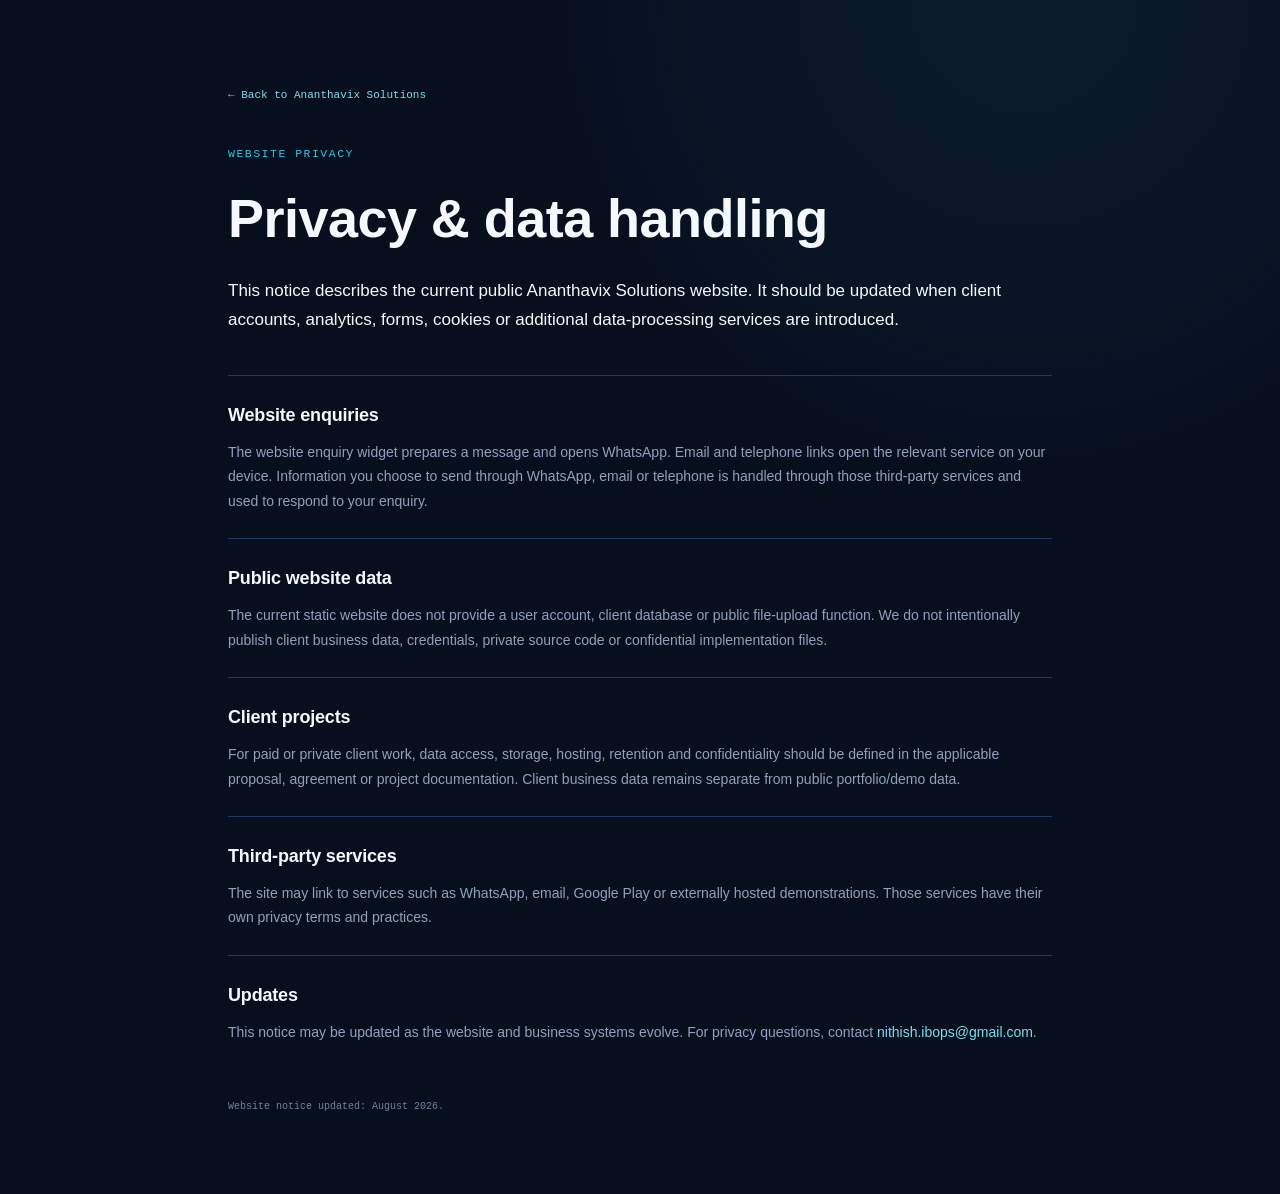
==== privacy.html @ 84ed5740 "1st commits" ====
<!DOCTYPE html><html lang="en"><head><meta charset="utf-8"><meta name="viewport" content="width=device-width,initial-scale=1"><meta name="theme-color" content="#07111f"><title>Privacy | Ananthavix Solutions</title><meta name="description" content="Website privacy information for Ananthavix Solutions."><link rel="icon" href="assets/images/ananthavix-logo-transparent.png" type="image/png"><link rel="stylesheet" href="assets/css/style.css"></head><body><main class="legal-page"><div class="container legal-wrap"><a class="legal-back" href="index.html">← Back to Ananthavix Solutions</a><span class="section-label">WEBSITE PRIVACY</span><h1>Privacy &amp; data handling</h1><p class="legal-lead">This notice describes the current public Ananthavix Solutions website. It should be updated when client accounts, analytics, forms, cookies or additional data-processing services are introduced.</p><section><h2>Website enquiries</h2><p>The website enquiry widget prepares a message and opens WhatsApp. Email and telephone links open the relevant service on your device. Information you choose to send through WhatsApp, email or telephone is handled through those third-party services and used to respond to your enquiry.</p></section><section><h2>Public website data</h2><p>The current static website does not provide a user account, client database or public file-upload function. We do not intentionally publish client business data, credentials, private source code or confidential implementation files.</p></section><section><h2>Client projects</h2><p>For paid or private client work, data access, storage, hosting, retention and confidentiality should be defined in the applicable proposal, agreement or project documentation. Client business data remains separate from public portfolio/demo data.</p></section><section><h2>Third-party services</h2><p>The site may link to services such as WhatsApp, email, Google Play or externally hosted demonstrations. Those services have their own privacy terms and practices.</p></section><section><h2>Updates</h2><p>This notice may be updated as the website and business systems evolve. For privacy questions, contact <a href="mailto:nithish.ibops@gmail.com">nithish.ibops@gmail.com</a>.</p></section><p class="legal-date">Website notice updated: August 2026.</p></div></main></body></html>
---- assets/css/style.css ----
/* ============================================================
   Ananthavix Solutions — company site
   Token system: navy/cyan technical palette, Space Grotesk +
   Inter + IBM Plex Mono, "capability thread" signature motif
   running through every numbered sequence on the page.
   ============================================================ */

:root{
  --navy-950:#070f1f;
  --navy-900:#0b1d3a;
  --navy-850:#0e2039;
  --navy-800:#13284a;
  --navy-700:#1e3a63;
  --navy-600:#2c4d7d;
  --cyan-400:#34c3e6;
  --cyan-300:#7fdcf0;
  --ink-050:#f5f8fc;
  --ink-100:#dfe6f0;
  --slate-400:#90a1bd;
  --slate-500:#6f81a0;
  --live-green:#3ecf8e;
  --gold-400:#e8b94a;

  --ff-display:"Space Grotesk", ui-sans-serif, sans-serif;
  --ff-body:"Inter", ui-sans-serif, sans-serif;
  --ff-mono:"IBM Plex Mono", ui-monospace, monospace;

  --radius-sm:8px;
  --radius:12px;
  --radius-lg:20px;
  --container:1180px;

  --ease:cubic-bezier(.2,.8,.2,1);
}

/* ---------------------------------------------------------- */
/* Reset & base                                                */
/* ---------------------------------------------------------- */
*,*::before,*::after{box-sizing:border-box;}
html{scroll-behavior:smooth;}
body{
  margin:0;
  background:var(--navy-950);
  color:var(--ink-100);
  font-family:var(--ff-body);
  font-size:16px;
  line-height:1.6;
  -webkit-font-smoothing:antialiased;
}
h1,h2,h3{
  font-family:var(--ff-display);
  color:var(--ink-050);
  margin:0;
  font-weight:600;
  letter-spacing:-0.01em;
}
p{margin:0;}
ul{margin:0; padding:0; list-style:none;}
a{color:inherit; text-decoration:none;}
img{max-width:100%; display:block;}
button{font-family:inherit; cursor:pointer;}
::selection{background:var(--cyan-400); color:var(--navy-950);}
:focus-visible{outline:2px solid var(--cyan-400); outline-offset:3px; border-radius:4px;}

.skip-link{
  position:absolute; left:-999px; top:0; z-index:200;
  background:var(--cyan-400); color:var(--navy-950);
  padding:10px 16px; border-radius:0 0 8px 0; font-family:var(--ff-mono); font-size:13px;
}
.skip-link:focus{left:0;}

.container{max-width:var(--container); margin:0 auto; padding:0 28px;}

@media (prefers-reduced-motion: reduce){
  html{scroll-behavior:auto;}
  *{animation-duration:0.001ms !important; animation-iteration-count:1 !important; transition-duration:0.001ms !important;}
}

/* scroll reveal */
.reveal{opacity:1; transform:none;}
.js .reveal{opacity:0; transform:translateY(18px); transition:opacity .6s var(--ease), transform .6s var(--ease);}
.js .reveal.in-view{opacity:1; transform:translateY(0);}

/* ---------------------------------------------------------- */
/* Buttons                                                      */
/* ---------------------------------------------------------- */
.btn{
  font-family:var(--ff-body);
  font-size:14.5px; font-weight:600;
  padding:13px 22px; border-radius:8px;
  display:inline-flex; align-items:center; gap:8px;
  border:1px solid transparent;
  transition:transform .15s var(--ease), background .15s ease, border-color .15s ease, color .15s ease;
  white-space:nowrap;
}
.btn:hover{transform:translateY(-1px);}
.btn span{transition:transform .15s ease;}
.btn:hover span{transform:translate(2px,-2px);}
.btn-primary{background:var(--cyan-400); color:var(--navy-950);}
.btn-primary:hover{background:var(--cyan-300);}
.btn-secondary{background:transparent; color:var(--ink-050); border-color:var(--navy-600);}
.btn-secondary:hover{border-color:var(--cyan-400); color:var(--cyan-300);}
.btn-light{background:var(--ink-050); color:var(--navy-950); border:none;}
.btn-light:hover{background:#fff;}
.btn-outline-light{background:transparent; color:var(--ink-050); border-color:rgba(245,248,252,0.35);}
.btn-outline-light:hover{border-color:var(--ink-050);}

/* ---------------------------------------------------------- */
/* Header                                                       */
/* ---------------------------------------------------------- */
.site-header{
  position:sticky; top:0; z-index:60;
  background:rgba(7,15,31,0.88);
  backdrop-filter:blur(10px);
  border-bottom:1px solid var(--navy-700);
}
.nav-wrap{display:flex; align-items:center; justify-content:space-between; padding:14px 28px; gap:24px;}
.brand{display:flex; align-items:center; gap:11px;}
.brand-mark img{height:32px; width:auto; display:block;}
.brand-mark.small img{height:26px;}
.brand-copy strong{font-family:var(--ff-display); font-size:15px; color:var(--ink-050); font-weight:600; display:block;}
.brand-copy small{font-family:var(--ff-mono); font-size:10px; letter-spacing:0.09em; text-transform:uppercase; color:var(--slate-500);}

.site-nav{display:flex; align-items:center; gap:26px;}
.site-nav a{font-size:14px; color:var(--slate-400); transition:color .15s ease;}
.site-nav a:hover{color:var(--ink-050);}
.nav-cta{
  font-family:var(--ff-mono); font-size:12.5px; color:var(--navy-950) !important;
  background:var(--cyan-400); padding:9px 16px; border-radius:6px; font-weight:500;
}
.nav-cta:hover{background:var(--cyan-300); color:var(--navy-950) !important;}

.nav-toggle{
  display:none; flex-direction:column; justify-content:center; gap:5px;
  width:38px; height:38px; background:none; border:1px solid var(--navy-700); border-radius:8px;
}
.nav-toggle span{width:16px; height:1.5px; background:var(--ink-100); margin:0 auto; transition:transform .2s ease, opacity .2s ease;}

@media (max-width:900px){
  .nav-toggle{display:flex;}
  .site-nav{
    position:absolute; top:100%; left:0; right:0;
    background:var(--navy-900); border-bottom:1px solid var(--navy-700);
    flex-direction:column; align-items:stretch; gap:0; padding:6px 28px 16px;
    display:none;
  }
  .site-nav.is-open{display:flex;}
  .site-nav a{padding:12px 0; border-top:1px solid var(--navy-700);}
  .site-nav a:first-child{border-top:none;}
  .nav-cta{margin-top:8px; text-align:center;}
}

/* ---------------------------------------------------------- */
/* Section shell                                                */
/* ---------------------------------------------------------- */
.section{padding:100px 0;}
.section-dark{background:var(--navy-950);}
.section-tint{background:var(--navy-900); border-top:1px solid var(--navy-700); border-bottom:1px solid var(--navy-700);}
.section-label{
  font-family:var(--ff-mono); font-size:11.5px; letter-spacing:0.13em; text-transform:uppercase;
  color:var(--cyan-400); display:block; margin-bottom:10px;
}
.overline{font-family:var(--ff-mono); font-size:13px; color:var(--slate-400); margin:0 0 6px;}
.section-heading{display:grid; grid-template-columns:220px 1fr; gap:48px; margin-bottom:52px; align-items:end;}
.section-heading h2{font-size:clamp(24px,2.8vw,32px); margin:8px 0 10px;}
.section-heading p{color:var(--slate-400); font-size:15px; max-width:56ch;}
.compact-heading{margin-bottom:36px;}
@media (max-width:840px){
  .section{padding:64px 0;}
  .section-heading{grid-template-columns:1fr; gap:14px;}
}

/* ---------------------------------------------------------- */
/* Hero                                                         */
/* ---------------------------------------------------------- */
.hero{position:relative; padding:90px 0 80px; overflow:hidden; border-bottom:1px solid var(--navy-700);}
.hero-glow{position:absolute; border-radius:50%; filter:blur(90px); pointer-events:none; opacity:0.5;}
.hero-glow-one{width:520px; height:520px; background:radial-gradient(circle, rgba(52,195,230,0.35), transparent 70%); top:-220px; right:-140px;}
.hero-glow-two{width:420px; height:420px; background:radial-gradient(circle, rgba(62,207,142,0.18), transparent 70%); bottom:-200px; left:-140px;}
.hero-grid{position:relative; display:grid; grid-template-columns:1.1fr 0.9fr; gap:56px; align-items:center;}
@media (max-width:960px){.hero-grid{grid-template-columns:1fr; gap:44px;}}

.kicker{
  display:inline-flex; align-items:center; gap:9px;
  font-family:var(--ff-mono); font-size:11.5px; letter-spacing:0.06em; color:var(--slate-400);
  border:1px solid var(--navy-700); border-radius:20px; padding:7px 14px 7px 10px; margin-bottom:22px;
}
.kicker span{width:7px; height:7px; border-radius:50%; background:var(--live-green); display:inline-block; animation:pulse 2.2s ease-in-out infinite;}
@keyframes pulse{0%,100%{opacity:1;} 50%{opacity:0.3;}}

.hero h1{font-size:clamp(34px,4.6vw,56px); line-height:1.07; margin-bottom:20px;}
.hero h1 em{
  font-style:normal;
  background:linear-gradient(100deg, var(--cyan-300), var(--cyan-400) 65%);
  -webkit-background-clip:text; background-clip:text; color:transparent;
}
.hero-lead{font-size:17px; color:var(--slate-400); max-width:52ch; margin-bottom:32px;}
.hero-actions{display:flex; gap:14px; flex-wrap:wrap; margin-bottom:40px;}

.hero-meta{display:flex; gap:0; border:1px solid var(--navy-700); border-radius:var(--radius); overflow:hidden; max-width:560px;}
.hero-meta div{flex:1; padding:14px 16px; border-right:1px solid var(--navy-700);}
.hero-meta div:last-child{border-right:none;}
.hero-meta strong{display:block; font-family:var(--ff-display); font-size:13.5px; color:var(--ink-050); margin-bottom:4px;}
.hero-meta span{font-family:var(--ff-mono); font-size:11px; color:var(--slate-500);}

/* hero panel: capability thread signature */
.hero-panel{
  position:relative;
  border:1px solid var(--navy-700); border-radius:var(--radius-lg);
  background:linear-gradient(160deg, var(--navy-900), var(--navy-850));
  padding:26px 26px 20px;
}
.panel-topline{
  display:flex; justify-content:space-between; align-items:center;
  font-family:var(--ff-mono); font-size:10.5px; letter-spacing:0.08em; color:var(--slate-500);
  margin-bottom:22px;
}
.panel-topline .status{display:flex; align-items:center; gap:6px; color:var(--live-green);}
.panel-topline .status i{width:6px; height:6px; border-radius:50%; background:var(--live-green); display:inline-block; font-style:normal; animation:pulse 2.2s ease-in-out infinite;}

.capability-stack{position:relative; display:flex; flex-direction:column; gap:0;}
.capability-stack::before{
  content:""; position:absolute; left:19px; top:8px; bottom:8px; width:1.5px;
  background:linear-gradient(180deg, var(--cyan-400), var(--navy-700) 90%);
  opacity:0.55;
}
.capability-stack article{display:flex; gap:16px; padding:15px 0; position:relative;}
.cap-num{
  position:relative; z-index:1;
  flex-shrink:0; width:39px; height:39px; border-radius:50%;
  background:var(--navy-800); border:1px solid var(--navy-600);
  display:flex; align-items:center; justify-content:center;
  font-family:var(--ff-mono); font-size:12px; color:var(--cyan-300);
}
.capability-stack article:hover .cap-num{border-color:var(--cyan-400); color:var(--cyan-300); box-shadow:0 0 0 4px rgba(52,195,230,0.12);}
.capability-stack h3{font-size:14.5px; margin-bottom:4px;}
.capability-stack p{font-size:13px; color:var(--slate-400); line-height:1.55;}

.panel-footer{
  display:flex; align-items:center; gap:10px; margin-top:14px; padding-top:16px;
  border-top:1px solid var(--navy-700);
  font-family:var(--ff-mono); font-size:11.5px; color:var(--slate-400);
}
.panel-footer b{color:var(--cyan-400); font-weight:500;}

/* ---------------------------------------------------------- */
/* Proof strip                                                  */
/* ---------------------------------------------------------- */
.proof-strip{border-bottom:1px solid var(--navy-700); background:var(--navy-950);}
.proof-grid{display:flex; flex-wrap:wrap; justify-content:center; gap:0; padding:22px 0;}
.proof-grid span{
  font-family:var(--ff-mono); font-size:12px; letter-spacing:0.05em; color:var(--slate-500);
  padding:0 22px; border-right:1px solid var(--navy-700);
}
.proof-grid span:last-child{border-right:none;}
@media (max-width:760px){
  .proof-grid{gap:10px;}
  .proof-grid span{border-right:none; padding:0 10px;}
}

/* ---------------------------------------------------------- */
/* About                                                        */
/* ---------------------------------------------------------- */
.about-grid{display:grid; grid-template-columns:220px 1fr; gap:48px;}
@media (max-width:840px){.about-grid{grid-template-columns:1fr; gap:16px;}}
.about-copy h2{font-size:clamp(24px,3vw,32px); margin:10px 0 18px;}
.large-copy{font-size:17px; color:var(--ink-100); line-height:1.65; max-width:66ch; margin-bottom:34px;}
.about-values{display:grid; grid-template-columns:repeat(3,1fr); gap:24px;}
@media (max-width:760px){.about-values{grid-template-columns:1fr;}}
.about-values strong{display:block; font-family:var(--ff-display); font-size:15px; color:var(--ink-050); margin-bottom:8px;}
.about-values p{font-size:13.5px; color:var(--slate-400); line-height:1.6;}

/* ---------------------------------------------------------- */
/* Services grid                                                */
/* ---------------------------------------------------------- */
.services-grid{display:grid; grid-template-columns:repeat(4,1fr); gap:16px;}
@media (max-width:960px){.services-grid{grid-template-columns:repeat(2,1fr);}}
@media (max-width:560px){.services-grid{grid-template-columns:1fr;}}
.service-card{
  position:relative;
  border:1px solid var(--navy-700); border-radius:var(--radius); background:var(--navy-950);
  padding:22px 20px; transition:border-color .15s ease, transform .15s ease;
}
.service-card:hover{border-color:var(--cyan-400); transform:translateY(-2px);}
.service-index{
  position:absolute; top:18px; right:20px; font-family:var(--ff-mono); font-size:11px; color:var(--slate-500);
}
.service-icon{
  width:38px; height:38px; border-radius:9px;
  background:linear-gradient(135deg, rgba(52,195,230,0.18), rgba(52,195,230,0.04));
  border:1px solid var(--navy-700);
  display:flex; align-items:center; justify-content:center;
  font-family:var(--ff-mono); font-size:12px; font-weight:600; color:var(--cyan-300);
  margin-bottom:16px;
}
.service-card h3{font-size:15.5px; margin-bottom:8px; line-height:1.3;}
.service-card p{font-size:13px; color:var(--slate-400); line-height:1.55; margin-bottom:14px;}
.service-card ul{display:flex; flex-direction:column; gap:6px;}
.service-card li{
  font-size:12.5px; color:var(--ink-100); display:flex; align-items:center; gap:7px;
}
.service-card li::before{content:""; width:4px; height:4px; border-radius:50%; background:var(--cyan-400); flex-shrink:0;}

/* ---------------------------------------------------------- */
/* Dashboards summary (compact)                                 */
/* ---------------------------------------------------------- */
.dashboard-summary{
  display:grid; grid-template-columns:auto 1fr; gap:36px; align-items:center;
  border:1px solid var(--navy-700); border-radius:var(--radius-lg);
  background:linear-gradient(120deg, var(--navy-900), var(--navy-850));
  padding:32px 36px;
}
@media (max-width:760px){.dashboard-summary{grid-template-columns:1fr; text-align:left;}}
.dashboard-count{display:flex; flex-direction:column; align-items:flex-start; padding-right:36px; border-right:1px solid var(--navy-700);}
@media (max-width:760px){.dashboard-count{border-right:none; padding-right:0; padding-bottom:20px; border-bottom:1px solid var(--navy-700);}}
.dashboard-count strong{font-family:var(--ff-display); font-size:52px; color:var(--cyan-300); line-height:1;}
.dashboard-count span{font-family:var(--ff-mono); font-size:11.5px; color:var(--slate-400); margin-top:8px; line-height:1.4;}
.dashboard-summary-copy h3{font-size:18px; margin-bottom:16px;}
.dashboard-categories{display:flex; flex-wrap:wrap; gap:8px; margin-bottom:22px;}
.dashboard-categories span{
  font-family:var(--ff-mono); font-size:11.5px; color:var(--ink-100);
  border:1px solid var(--navy-700); background:var(--navy-800); padding:6px 12px; border-radius:6px;
}
.dashboard-summary-action{display:flex; align-items:center; gap:18px; flex-wrap:wrap;}
.dashboard-summary-action > span{font-family:var(--ff-mono); font-size:11.5px; color:var(--slate-500);}

/* ---------------------------------------------------------- */
/* Apps / product showcases                                     */
/* ---------------------------------------------------------- */
.apps-grid{display:grid; grid-template-columns:1fr 1fr; gap:20px;}
@media (max-width:860px){.apps-grid{grid-template-columns:1fr;}}
.product-showcase{
  border:1px solid var(--navy-700); border-radius:var(--radius-lg); background:var(--navy-950);
  padding:30px 30px 34px; position:relative; overflow:hidden;
}
.product-badge{
  display:inline-flex; align-items:center; gap:7px;
  font-family:var(--ff-mono); font-size:10.5px; letter-spacing:0.07em;
  border-radius:20px; padding:5px 12px; margin-bottom:22px;
}
.product-badge i{width:6px; height:6px; border-radius:50%; display:inline-block; font-style:normal;}
.memora-showcase .product-badge{color:var(--live-green); border:1px solid rgba(62,207,142,0.35); background:rgba(62,207,142,0.08);}
.memora-showcase .product-badge i{background:var(--live-green);}
.hrms-showcase .product-badge{color:var(--gold-400); border:1px solid rgba(232,185,74,0.35); background:rgba(232,185,74,0.08);}
.hrms-showcase .product-badge i{background:var(--gold-400);}

.product-icon{
  width:44px; height:44px; border-radius:11px;
  background:linear-gradient(135deg, var(--cyan-400), var(--navy-700));
  color:var(--navy-950); font-family:var(--ff-display); font-weight:700; font-size:19px;
  display:flex; align-items:center; justify-content:center; margin-bottom:16px;
}
.product-showcase h3{font-size:22px; margin-bottom:4px;}
.product-tagline{font-family:var(--ff-mono); font-size:12.5px; color:var(--cyan-300); margin-bottom:14px;}
.product-showcase > p:not(.product-tagline):not(.overline){font-size:14px; color:var(--slate-400); line-height:1.6; margin-bottom:20px;}
.product-feature-grid{display:flex; flex-wrap:wrap; gap:8px; margin-bottom:26px;}
.product-feature-grid span{
  font-family:var(--ff-mono); font-size:11px; color:var(--ink-100);
  border:1px solid var(--navy-700); background:var(--navy-800); padding:5px 10px; border-radius:5px;
}
.product-actions{display:flex; align-items:center; gap:16px; flex-wrap:wrap;}
.project-proof.inline-proof{font-family:var(--ff-mono); font-size:11px; color:var(--slate-500);}

/* hrms mini window mock */
.hrms-mini-window{
  border:1px solid var(--navy-700); border-radius:10px; overflow:hidden; background:var(--navy-900);
  margin-bottom:20px;
}
.hm-top{
  display:flex; align-items:center; justify-content:space-between;
  background:var(--navy-800); padding:8px 12px;
  font-family:var(--ff-mono); font-size:9.5px; letter-spacing:0.06em; color:var(--slate-400);
}
.hm-top i{width:44px; height:6px; border-radius:3px; background:linear-gradient(90deg, var(--cyan-400), transparent); display:inline-block; font-style:normal;}
.hm-body{display:grid; grid-template-columns:52px 1fr; gap:10px; padding:12px;}
.hm-body aside{display:flex; flex-direction:column; gap:8px;}
.hm-body aside i{height:8px; border-radius:3px; background:var(--navy-700); display:block; font-style:normal;}
.hm-kpis{display:flex; gap:6px; margin-bottom:8px;}
.hm-kpis i{flex:1; height:26px; border-radius:5px; background:var(--navy-800); border:1px solid var(--navy-700); display:block; font-style:normal;}
.hm-chart{display:flex; align-items:flex-end; gap:4px; height:40px; margin-bottom:8px;}
.hm-chart i{flex:1; background:var(--cyan-400); opacity:0.7; border-radius:2px 2px 0 0; display:block; font-style:normal;}
.hm-chart i:nth-child(1){height:45%;} .hm-chart i:nth-child(2){height:70%;} .hm-chart i:nth-child(3){height:55%;}
.hm-chart i:nth-child(4){height:90%;} .hm-chart i:nth-child(5){height:65%;}
.hm-rows{display:flex; flex-direction:column; gap:5px;}
.hm-rows i{height:9px; border-radius:2px; background:var(--navy-800); display:block; font-style:normal;}
.hm-rows i:nth-child(2){width:80%;} .hm-rows i:nth-child(3){width:60%;}

/* ---------------------------------------------------------- */
/* Automation grid                                               */
/* ---------------------------------------------------------- */
.automation-grid{display:grid; grid-template-columns:repeat(4,1fr); gap:16px;}
@media (max-width:960px){.automation-grid{grid-template-columns:repeat(2,1fr);}}
@media (max-width:560px){.automation-grid{grid-template-columns:1fr;}}
.automation-card{
  position:relative;
  border:1px solid var(--navy-700); border-radius:var(--radius); background:var(--navy-900);
  padding:20px; transition:border-color .15s ease;
}
.automation-card:hover{border-color:var(--cyan-400);}
.automation-num{font-family:var(--ff-mono); font-size:11px; color:var(--slate-500);}
.automation-card span:not(.automation-num){
  display:block; font-family:var(--ff-mono); font-size:10px; letter-spacing:0.07em; color:var(--cyan-400);
  margin:12px 0 8px;
}
.automation-card h3{font-size:14.5px; margin-bottom:8px;}
.automation-card p{font-size:12.5px; color:var(--slate-400); line-height:1.55;}
.private-mark{
  position:absolute; top:18px; right:18px;
  font-family:var(--ff-mono); font-size:9px; letter-spacing:0.08em; font-weight:600;
  color:var(--gold-400); border:1px solid rgba(232,185,74,0.35); background:rgba(232,185,74,0.08);
  padding:3px 7px; border-radius:4px;
}

/* ---------------------------------------------------------- */
/* Knowledge panels                                              */
/* ---------------------------------------------------------- */
.credibility-grid{display:grid; grid-template-columns:280px 1fr; gap:48px;}
@media (max-width:900px){.credibility-grid{grid-template-columns:1fr; gap:24px;}}
.credibility-copy h2{font-size:clamp(24px,3vw,30px); margin:10px 0 14px;}
.credibility-copy p{font-size:14.5px; color:var(--slate-400); line-height:1.6;}
.knowledge-panels{display:grid; grid-template-columns:1fr 1fr; gap:16px;}
@media (max-width:680px){.knowledge-panels{grid-template-columns:1fr;}}
.knowledge-panels article{
  border:1px solid var(--navy-700); border-radius:var(--radius); background:var(--navy-950); padding:20px;
}
.knowledge-label{
  display:block; font-family:var(--ff-mono); font-size:11px; letter-spacing:0.06em; color:var(--cyan-400);
  margin-bottom:12px;
}
.knowledge-tags{display:flex; flex-wrap:wrap; gap:7px;}
.knowledge-tags b{
  font-family:var(--ff-mono); font-weight:400; font-size:11.5px; color:var(--ink-100);
  border:1px solid var(--navy-700); background:var(--navy-800); padding:5px 10px; border-radius:5px;
}

/* ---------------------------------------------------------- */
/* Guidance / solve flow                                        */
/* ---------------------------------------------------------- */
.guidance-grid{display:grid; grid-template-columns:repeat(3,1fr); gap:18px; margin-bottom:52px;}
@media (max-width:900px){.guidance-grid{grid-template-columns:1fr;}}
.guidance-card{
  border:1px solid var(--navy-700); border-radius:var(--radius); background:var(--navy-900); padding:26px;
}
.initials{
  width:38px; height:38px; border-radius:50%; background:var(--navy-800); border:1px solid var(--navy-600);
  display:flex; align-items:center; justify-content:center;
  font-family:var(--ff-mono); font-size:12px; color:var(--cyan-300); margin-bottom:16px;
}
.guidance-card > span{font-family:var(--ff-mono); font-size:11px; letter-spacing:0.06em; color:var(--slate-500); display:block; margin-bottom:10px;}
.guidance-card h3{font-size:16px; margin-bottom:10px; line-height:1.35;}
.guidance-card p{font-size:13.5px; color:var(--slate-400); line-height:1.6; margin-bottom:16px;}
.guidance-card ul{display:flex; flex-direction:column; gap:7px;}
.guidance-card li{font-size:12.5px; color:var(--ink-100); display:flex; align-items:center; gap:7px;}
.guidance-card li::before{content:""; width:4px; height:4px; border-radius:50%; background:var(--cyan-400); flex-shrink:0;}

.solve-flow{
  display:flex; align-items:center; justify-content:space-between; flex-wrap:wrap; gap:10px;
  border:1px solid var(--navy-700); border-radius:var(--radius-lg); background:var(--navy-900);
  padding:28px 30px;
}
.solve-flow > div{display:flex; flex-direction:column; gap:6px; min-width:110px;}
.solve-flow span{font-family:var(--ff-mono); font-size:11px; color:var(--cyan-400);}
.solve-flow strong{font-family:var(--ff-display); font-size:14.5px; color:var(--ink-050);}
.solve-flow p{font-size:12px; color:var(--slate-500);}
.solve-flow i{font-style:normal; color:var(--cyan-400); font-size:16px; opacity:0.6;}
@media (max-width:760px){
  .solve-flow{flex-direction:column; align-items:flex-start;}
  .solve-flow i{transform:rotate(90deg); align-self:flex-start; margin-left:19px;}
}

/* ---------------------------------------------------------- */
/* Mission                                                       */
/* ---------------------------------------------------------- */
.mission-section{background:linear-gradient(160deg, var(--navy-900), var(--navy-950));}
.mission-grid{display:grid; grid-template-columns:1.1fr 0.9fr; gap:48px; align-items:start;}
@media (max-width:900px){.mission-grid{grid-template-columns:1fr; gap:28px;}}
.mission-copy h2{font-size:clamp(24px,3.2vw,32px); margin:10px 0 18px;}
.mission-copy p{font-size:15px; color:var(--slate-400); line-height:1.7; margin-bottom:16px; max-width:60ch;}
.mission-card{
  border:1px solid var(--navy-700); border-radius:var(--radius-lg);
  background:radial-gradient(ellipse 400px 260px at 20% 0%, rgba(52,195,230,0.12), transparent 65%), var(--navy-900);
  padding:34px;
}
.mission-symbol{font-family:var(--ff-display); font-size:38px; color:var(--cyan-400); margin-bottom:18px;}
.mission-card h3{font-size:19px; margin-bottom:12px;}
.mission-card > p{font-size:14px; color:var(--slate-400); line-height:1.6; margin-bottom:26px;}
.mission-pillars{display:grid; grid-template-columns:1fr 1fr; gap:16px;}
.mission-pillars span{display:flex; flex-direction:column; gap:4px;}
.mission-pillars b{font-family:var(--ff-display); font-size:13.5px; color:var(--ink-050);}
.mission-pillars small{font-size:11.5px; color:var(--slate-500); line-height:1.5;}

/* ---------------------------------------------------------- */
/* Contact                                                       */
/* ---------------------------------------------------------- */
.contact-section{padding:90px 0 100px;}
.contact-card{
  display:grid; grid-template-columns:1.2fr 0.8fr; gap:0;
  border:1px solid var(--navy-700); border-radius:var(--radius-lg); overflow:hidden;
}
@media (max-width:860px){.contact-card{grid-template-columns:1fr;}}
.contact-copy{
  background:linear-gradient(135deg, var(--cyan-400), #1e8fb0);
  padding:44px 44px 40px; color:var(--navy-950);
}
.contact-copy .section-label{color:rgba(7,15,31,0.65);}
.contact-copy .overline{color:rgba(7,15,31,0.75);}
.contact-copy h2{color:var(--navy-950); font-size:clamp(23px,2.8vw,30px); margin:8px 0 14px; max-width:20ch;}
.contact-copy > p{color:rgba(7,15,31,0.8); font-size:14.5px; line-height:1.6; margin-bottom:28px; max-width:44ch;}
.contact-actions{display:flex; gap:14px; flex-wrap:wrap;}
.contact-details{background:var(--navy-950); padding:40px 40px;}
.contact-details > div{padding:16px 0; border-bottom:1px solid var(--navy-700);}
.contact-details > div:first-child{padding-top:0;}
.contact-details > div:last-child{border-bottom:none; padding-bottom:0;}
.contact-details span{display:block; font-family:var(--ff-mono); font-size:10.5px; letter-spacing:0.07em; text-transform:uppercase; color:var(--slate-500); margin-bottom:6px;}
.contact-details strong{display:block; font-family:var(--ff-display); font-size:14.5px; color:var(--ink-050); margin-bottom:3px;}
.contact-details a{display:block; font-size:13.5px; color:var(--cyan-300); margin-bottom:3px; transition:color .15s ease;}
.contact-details a:hover{color:var(--cyan-400);}
.contact-details small{font-size:12px; color:var(--slate-500);}

/* ---------------------------------------------------------- */
/* Footer                                                        */
/* ---------------------------------------------------------- */
.footer{border-top:1px solid var(--navy-700); padding:40px 0;}
.footer-grid{display:flex; align-items:center; justify-content:space-between; flex-wrap:wrap; gap:20px;}
.footer-brand{display:flex; align-items:center; gap:12px;}
.footer-brand strong{font-family:var(--ff-display); font-size:14px; color:var(--ink-050); display:block;}
.footer-brand p{font-size:12px; color:var(--slate-500); margin-top:2px;}
.footer-links{display:flex; gap:22px; flex-wrap:wrap;}
.footer-links a{font-size:13px; color:var(--slate-400); transition:color .15s ease;}
.footer-links a:hover{color:var(--ink-050);}
.copyright{
  width:100%; margin-top:22px; padding-top:22px; border-top:1px solid var(--navy-700);
  font-family:var(--ff-mono); font-size:11px; color:var(--slate-500); line-height:1.6;
}

/* ---------------------------------------------------------- */
/* Chat widget                                                   */
/* ---------------------------------------------------------- */
.chat-launcher{
  position:fixed; bottom:24px; right:24px; z-index:80;
  display:flex; align-items:center; gap:10px;
  background:var(--cyan-400); color:var(--navy-950);
  border:none; border-radius:30px; padding:13px 18px 13px 14px;
  box-shadow:0 14px 34px -10px rgba(52,195,230,0.5);
  transition:transform .15s var(--ease), box-shadow .15s ease;
}
.chat-launcher:hover{transform:translateY(-2px); box-shadow:0 18px 40px -8px rgba(52,195,230,0.6);}
.chat-launcher-icon{
  width:26px; height:26px; border-radius:50%; background:var(--navy-950); color:var(--cyan-300);
  display:flex; align-items:center; justify-content:center; font-size:13px;
}
.chat-launcher-copy{display:flex; flex-direction:column; align-items:flex-start; line-height:1.2;}
.chat-launcher-copy strong{font-family:var(--ff-display); font-size:12.5px;}
.chat-launcher-copy small{font-family:var(--ff-mono); font-size:9.5px; opacity:0.75;}

.business-chat{
  position:fixed; bottom:24px; right:24px; z-index:90;
  width:min(360px, calc(100vw - 32px)); max-height:min(560px, calc(100vh - 48px));
  background:var(--navy-900); border:1px solid var(--navy-700); border-radius:var(--radius-lg);
  box-shadow:0 24px 60px -12px rgba(0,0,0,0.6);
  display:flex; flex-direction:column; overflow:hidden;
  opacity:0; transform:translateY(16px) scale(0.98); pointer-events:none;
  transition:opacity .2s var(--ease), transform .2s var(--ease);
}
.business-chat.is-open{opacity:1; transform:translateY(0) scale(1); pointer-events:auto;}
.chat-header{display:flex; align-items:center; gap:12px; padding:16px 18px; border-bottom:1px solid var(--navy-700); background:var(--navy-850);}
.chat-avatar{
  width:34px; height:34px; border-radius:50%; background:var(--cyan-400); color:var(--navy-950);
  display:flex; align-items:center; justify-content:center; font-family:var(--ff-mono); font-size:11px; font-weight:700; flex-shrink:0;
}
.chat-header strong{font-family:var(--ff-display); font-size:13.5px; color:var(--ink-050); display:block;}
.chat-header span{display:flex; align-items:center; gap:5px; font-family:var(--ff-mono); font-size:10.5px; color:var(--live-green);}
.chat-header span i{width:5px; height:5px; border-radius:50%; background:var(--live-green); display:inline-block; font-style:normal;}
.chat-close{margin-left:auto; background:none; border:none; color:var(--slate-400); font-size:18px; line-height:1; padding:4px;}
.chat-close:hover{color:var(--ink-050);}

.chat-body{padding:16px 18px 18px; overflow-y:auto; display:flex; flex-direction:column; gap:14px;}
.chat-message.bot{background:var(--navy-800); border:1px solid var(--navy-700); border-radius:10px; padding:12px 14px;}
.chat-message.bot span{display:block; font-family:var(--ff-mono); font-size:10px; color:var(--cyan-400); margin-bottom:5px;}
.chat-message.bot p{font-size:13px; color:var(--ink-100); line-height:1.55;}
.chat-quick{display:flex; flex-wrap:wrap; gap:7px;}
.chat-quick button{
  font-family:var(--ff-mono); font-size:11px; color:var(--ink-100);
  background:var(--navy-800); border:1px solid var(--navy-700); border-radius:16px; padding:7px 12px;
  transition:border-color .15s ease, color .15s ease;
}
.chat-quick button:hover{border-color:var(--cyan-400); color:var(--cyan-300);}
.chat-form{display:flex; flex-direction:column; gap:12px;}
.chat-form label{display:flex; flex-direction:column; gap:6px;}
.chat-form label span{font-family:var(--ff-mono); font-size:10.5px; letter-spacing:0.05em; text-transform:uppercase; color:var(--slate-400);}
.chat-form label span em{font-style:normal; color:var(--slate-500); text-transform:none; letter-spacing:0;}
.chat-form input, .chat-form textarea{
  background:var(--navy-950); border:1px solid var(--navy-700); border-radius:8px; color:var(--ink-050);
  padding:10px 12px; font-family:var(--ff-body); font-size:13.5px; resize:vertical;
}
.chat-form input:focus, .chat-form textarea:focus{border-color:var(--cyan-400);}
.chat-send{
  font-family:var(--ff-body); font-weight:600; font-size:13.5px;
  background:var(--cyan-400); color:var(--navy-950); border:none; border-radius:8px;
  padding:12px; display:flex; align-items:center; justify-content:center; gap:8px;
  transition:background .15s ease;
}
.chat-send:hover{background:var(--cyan-300);}
.chat-privacy{font-size:11px; color:var(--slate-500); line-height:1.5; text-align:center;}

@media (max-width:480px){
  .chat-launcher-copy{display:none;}
  .chat-launcher{padding:13px; border-radius:50%;}
}

/* ---------------------------------------------------------- */
/* Commercial upgrade: outcomes, case studies, delivery        */
/* ---------------------------------------------------------- */
.business-outcomes{position:relative;overflow:hidden}
.business-outcomes::before{content:"";position:absolute;width:420px;height:420px;border-radius:50%;right:-180px;top:40px;background:radial-gradient(circle,rgba(52,195,230,.08),transparent 68%);pointer-events:none}
.outcome-grid{display:grid;grid-template-columns:repeat(3,1fr);gap:16px}
.outcome-card{position:relative;padding:25px 22px;border:1px solid var(--navy-700);border-radius:var(--radius);background:linear-gradient(145deg,var(--navy-950),var(--navy-900));min-height:180px}
.outcome-card>span{display:inline-flex;font-family:var(--ff-mono);font-size:10px;color:var(--cyan-300);border:1px solid var(--navy-700);padding:6px 8px;border-radius:7px;margin-bottom:28px}
.outcome-card h3{font-size:16px;margin-bottom:9px}
.outcome-card p{font-size:13px;color:var(--slate-400);line-height:1.6}
.outcome-card:hover{border-color:rgba(52,195,230,.55);transform:translateY(-2px);transition:.18s ease}

.portfolio-metrics{display:grid;grid-template-columns:repeat(4,1fr);border:1px solid var(--navy-700);border-radius:var(--radius-lg);overflow:hidden;background:linear-gradient(120deg,var(--navy-900),var(--navy-850));margin-bottom:18px}
.portfolio-metrics>div{padding:23px 20px;border-right:1px solid var(--navy-700)}
.portfolio-metrics>div:last-child{border-right:0}
.portfolio-metrics strong{display:block;font-family:var(--ff-display);font-size:28px;color:var(--cyan-300);margin-bottom:7px}
.portfolio-metrics span{font-size:11px;color:var(--slate-400);line-height:1.4}
.dashboard-case-grid{display:grid;grid-template-columns:repeat(3,1fr);gap:16px}
.dashboard-case{padding:22px 20px;border:1px solid var(--navy-700);border-radius:var(--radius);background:var(--navy-950);transition:.18s ease}
.dashboard-case:hover{border-color:rgba(52,195,230,.48);transform:translateY(-2px)}
.case-label{font-family:var(--ff-mono);font-size:9px;letter-spacing:.08em;color:var(--cyan-300)}
.dashboard-case h3{font-size:16px;margin:13px 0 8px}
.dashboard-case p{font-size:13px;color:var(--slate-400);line-height:1.58}
.case-tags{display:flex;flex-wrap:wrap;gap:6px;margin-top:18px}
.case-tags span{font-family:var(--ff-mono);font-size:9.5px;color:var(--ink-100);border:1px solid var(--navy-700);border-radius:999px;padding:6px 8px;background:rgba(52,195,230,.035)}
.sales-banner{margin-top:18px;display:grid;grid-template-columns:1fr auto;gap:32px;align-items:center;border:1px solid rgba(52,195,230,.25);border-radius:var(--radius-lg);padding:28px 30px;background:linear-gradient(120deg,rgba(52,195,230,.10),rgba(12,28,45,.85) 45%,rgba(98,82,231,.07))}
.sales-banner h3{font-size:20px;margin:8px 0 7px}
.sales-banner p{font-size:13px;color:var(--slate-400);max-width:72ch;line-height:1.6}

.process-grid{display:grid;grid-template-columns:repeat(3,1fr);gap:16px}
.process-card{position:relative;border:1px solid var(--navy-700);border-radius:var(--radius);background:var(--navy-950);padding:23px 21px;min-height:190px}
.process-card>span{font-family:var(--ff-mono);font-size:10px;color:var(--cyan-300)}
.process-card h3{font-size:16px;margin:27px 0 9px}
.process-card p{font-size:13px;color:var(--slate-400);line-height:1.6}
.process-card::after{content:"";position:absolute;left:20px;right:20px;top:49px;height:1px;background:linear-gradient(90deg,var(--cyan-400),transparent);opacity:.32}
.engagement-note{display:flex;align-items:center;flex-wrap:wrap;gap:8px;margin-top:18px;padding:16px 18px;border:1px solid var(--navy-700);border-radius:var(--radius);background:rgba(7,17,31,.55)}
.engagement-note strong{font-size:12px;margin-right:6px}
.engagement-note span{font-family:var(--ff-mono);font-size:9.5px;color:var(--slate-300);border:1px solid var(--navy-700);border-radius:999px;padding:7px 9px}

/* Preliminary static-site privacy page */
.legal-page{min-height:100vh;padding:80px 0;background:radial-gradient(circle at 80% 0,rgba(52,195,230,.08),transparent 30%),var(--navy-950);color:var(--ink-050)}
.legal-wrap{max-width:880px}
.legal-back{display:inline-block;color:var(--cyan-300);font-family:var(--ff-mono);font-size:11px;margin-bottom:40px}
.legal-wrap h1{font-family:var(--ff-display);font-size:clamp(34px,5vw,54px);margin:12px 0 16px}
.legal-lead{font-size:17px;color:var(--slate-300);line-height:1.7;margin-bottom:40px}
.legal-wrap section{padding:25px 0;border-top:1px solid var(--navy-700)}
.legal-wrap h2{font-size:18px;margin-bottom:10px}
.legal-wrap section p{font-size:14px;color:var(--slate-400);line-height:1.75}
.legal-wrap a{color:var(--cyan-300)}
.legal-date{font-family:var(--ff-mono);font-size:10px;color:var(--slate-500);margin-top:30px}

@media(max-width:980px){
  .outcome-grid,.dashboard-case-grid,.process-grid{grid-template-columns:repeat(2,1fr)}
  .portfolio-metrics{grid-template-columns:repeat(2,1fr)}
  .portfolio-metrics>div:nth-child(2){border-right:0}
  .portfolio-metrics>div:nth-child(-n+2){border-bottom:1px solid var(--navy-700)}
  .sales-banner{grid-template-columns:1fr;gap:18px}
}
@media(max-width:620px){
  .outcome-grid,.dashboard-case-grid,.process-grid,.portfolio-metrics{grid-template-columns:1fr}
  .portfolio-metrics>div{border-right:0;border-bottom:1px solid var(--navy-700)}
  .portfolio-metrics>div:last-child{border-bottom:0}
  .sales-banner{padding:23px 20px}
}
.contact-trust{display:flex;flex-wrap:wrap;gap:7px;margin-top:16px}.contact-trust span{font-family:var(--ff-mono);font-size:9px;color:rgba(255,255,255,.72);border:1px solid rgba(255,255,255,.15);border-radius:999px;padding:6px 8px}
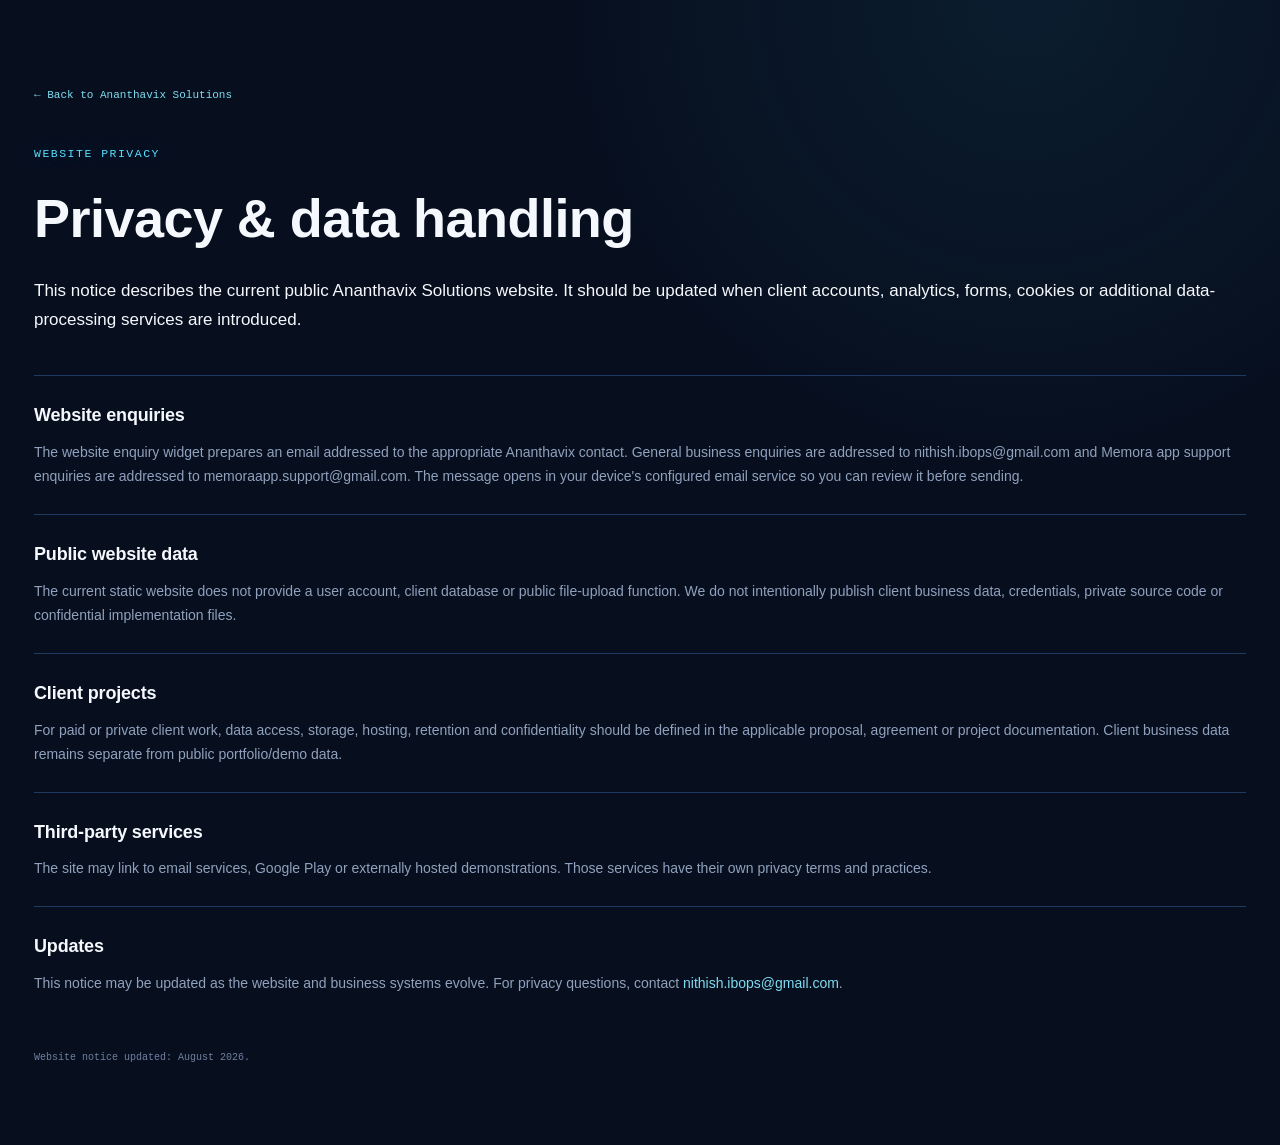
==== commit ec8263c8: "1st commits changes" ====
--- a/privacy.html
+++ b/privacy.html
@@ -1 +1 @@
-<!DOCTYPE html><html lang="en"><head><meta charset="utf-8"><meta name="viewport" content="width=device-width,initial-scale=1"><meta name="theme-color" content="#07111f"><title>Privacy | Ananthavix Solutions</title><meta name="description" content="Website privacy information for Ananthavix Solutions."><link rel="icon" href="assets/images/ananthavix-logo-transparent.png" type="image/png"><link rel="stylesheet" href="assets/css/style.css"></head><body><main class="legal-page"><div class="container legal-wrap"><a class="legal-back" href="index.html">← Back to Ananthavix Solutions</a><span class="section-label">WEBSITE PRIVACY</span><h1>Privacy &amp; data handling</h1><p class="legal-lead">This notice describes the current public Ananthavix Solutions website. It should be updated when client accounts, analytics, forms, cookies or additional data-processing services are introduced.</p><section><h2>Website enquiries</h2><p>The website enquiry widget prepares a message and opens WhatsApp. Email and telephone links open the relevant service on your device. Information you choose to send through WhatsApp, email or telephone is handled through those third-party services and used to respond to your enquiry.</p></section><section><h2>Public website data</h2><p>The current static website does not provide a user account, client database or public file-upload function. We do not intentionally publish client business data, credentials, private source code or confidential implementation files.</p></section><section><h2>Client projects</h2><p>For paid or private client work, data access, storage, hosting, retention and confidentiality should be defined in the applicable proposal, agreement or project documentation. Client business data remains separate from public portfolio/demo data.</p></section><section><h2>Third-party services</h2><p>The site may link to services such as WhatsApp, email, Google Play or externally hosted demonstrations. Those services have their own privacy terms and practices.</p></section><section><h2>Updates</h2><p>This notice may be updated as the website and business systems evolve. For privacy questions, contact <a href="mailto:nithish.ibops@gmail.com">nithish.ibops@gmail.com</a>.</p></section><p class="legal-date">Website notice updated: August 2026.</p></div></main></body></html>+<!DOCTYPE html><html lang="en"><head><meta charset="utf-8"><meta name="viewport" content="width=device-width,initial-scale=1"><meta name="theme-color" content="#07111f"><title>Privacy | Ananthavix Solutions</title><meta name="description" content="Website privacy information for Ananthavix Solutions."><link rel="icon" href="assets/images/ananthavix-logo-transparent.png" type="image/png"><link rel="stylesheet" href="assets/css/style.css"></head><body><main class="legal-page"><div class="container legal-wrap"><a class="legal-back" href="index.html">← Back to Ananthavix Solutions</a><span class="section-label">WEBSITE PRIVACY</span><h1>Privacy &amp; data handling</h1><p class="legal-lead">This notice describes the current public Ananthavix Solutions website. It should be updated when client accounts, analytics, forms, cookies or additional data-processing services are introduced.</p><section><h2>Website enquiries</h2><p>The website enquiry widget prepares an email addressed to the appropriate Ananthavix contact. General business enquiries are addressed to nithish.ibops@gmail.com and Memora app support enquiries are addressed to memoraapp.support@gmail.com. The message opens in your device's configured email service so you can review it before sending.</p></section><section><h2>Public website data</h2><p>The current static website does not provide a user account, client database or public file-upload function. We do not intentionally publish client business data, credentials, private source code or confidential implementation files.</p></section><section><h2>Client projects</h2><p>For paid or private client work, data access, storage, hosting, retention and confidentiality should be defined in the applicable proposal, agreement or project documentation. Client business data remains separate from public portfolio/demo data.</p></section><section><h2>Third-party services</h2><p>The site may link to email services, Google Play or externally hosted demonstrations. Those services have their own privacy terms and practices.</p></section><section><h2>Updates</h2><p>This notice may be updated as the website and business systems evolve. For privacy questions, contact <a href="mailto:nithish.ibops@gmail.com">nithish.ibops@gmail.com</a>.</p></section><p class="legal-date">Website notice updated: August 2026.</p></div></main></body></html>
--- a/assets/css/style.css
+++ b/assets/css/style.css
@@ -673,3 +673,667 @@
   .sales-banner{padding:23px 20px}
 }
 .contact-trust{display:flex;flex-wrap:wrap;gap:7px;margin-top:16px}.contact-trust span{font-family:var(--ff-mono);font-size:9px;color:rgba(255,255,255,.72);border:1px solid rgba(255,255,255,.15);border-radius:999px;padding:6px 8px}
+
+/* ============================================================
+   ANANTHAVIX 3D CINEMATIC EXPERIENCE — 2026 upgrade
+   Keeps the original business content while turning the site
+   into an immersive, video-like 3D web experience.
+   ============================================================ */
+
+:root{
+  --av-bg:#030711;
+  --av-bg-2:#07101f;
+  --av-panel:rgba(9,20,39,.62);
+  --av-panel-strong:rgba(8,18,35,.88);
+  --av-line:rgba(100,210,255,.18);
+  --av-cyan:#58ddff;
+  --av-cyan-2:#1598ff;
+  --av-gold:#f3c55b;
+  --av-purple:#8a7cff;
+  --av-white:#f7fbff;
+  --av-muted:#90a6c3;
+  --av-shadow:0 30px 80px rgba(0,0,0,.36);
+}
+
+html{background:var(--av-bg);}
+body{
+  background:
+    radial-gradient(circle at 18% 10%, rgba(22,152,255,.11), transparent 28%),
+    radial-gradient(circle at 82% 28%, rgba(138,124,255,.08), transparent 30%),
+    linear-gradient(180deg,#02060e 0%,#06101f 36%,#020710 100%);
+  overflow-x:hidden;
+}
+body::before{
+  content:"";
+  position:fixed; inset:0; z-index:-3; pointer-events:none;
+  background-image:
+    linear-gradient(rgba(88,221,255,.026) 1px, transparent 1px),
+    linear-gradient(90deg, rgba(88,221,255,.026) 1px, transparent 1px);
+  background-size:58px 58px;
+  mask-image:linear-gradient(to bottom,rgba(0,0,0,.9),rgba(0,0,0,.15));
+}
+
+.container{max-width:1320px;padding-left:34px;padding-right:34px;}
+
+/* cinematic header */
+.site-header{
+  position:fixed;
+  width:100%;
+  background:linear-gradient(180deg,rgba(2,7,16,.92),rgba(2,7,16,.48));
+  border-bottom:1px solid rgba(88,221,255,.11);
+  backdrop-filter:blur(20px) saturate(140%);
+  transition:background .3s ease,box-shadow .3s ease,border-color .3s ease;
+}
+.site-header.is-scrolled{
+  background:rgba(3,9,19,.93);
+  box-shadow:0 14px 45px rgba(0,0,0,.32);
+  border-color:rgba(88,221,255,.2);
+}
+.nav-wrap{padding-top:16px;padding-bottom:16px;}
+.brand-mark{
+  filter:drop-shadow(0 0 14px rgba(88,221,255,.28));
+  transition:transform .35s var(--ease),filter .35s ease;
+}
+.brand:hover .brand-mark{transform:rotateY(16deg) rotateX(-6deg) scale(1.05);filter:drop-shadow(0 0 22px rgba(243,197,91,.35));}
+.brand-copy strong{font-size:16px;letter-spacing:.01em;}
+.brand-copy small{color:#7e91ad;}
+.site-nav a{position:relative;color:#9cb0c9;}
+.site-nav a::after{
+  content:"";position:absolute;left:0;right:100%;bottom:-9px;height:1px;
+  background:linear-gradient(90deg,var(--av-cyan),var(--av-gold));transition:right .25s ease;
+}
+.site-nav a:hover::after{right:0;}
+.nav-cta{
+  background:linear-gradient(135deg,var(--av-cyan),#9becff);
+  box-shadow:0 0 0 1px rgba(88,221,255,.25),0 0 26px rgba(88,221,255,.14);
+}
+
+/* global scene utilities */
+.cursor-glow{
+  position:fixed;width:420px;height:420px;border-radius:50%;z-index:-1;pointer-events:none;
+  background:radial-gradient(circle,rgba(88,221,255,.075),rgba(88,221,255,.018) 36%,transparent 70%);
+  transform:translate(-50%,-50%);left:50%;top:30%;filter:blur(12px);
+}
+.scroll-progress{position:fixed;top:0;left:0;right:0;height:2px;z-index:120;background:rgba(255,255,255,.03);}
+.scroll-progress span{display:block;height:100%;width:0;background:linear-gradient(90deg,var(--av-cyan),var(--av-gold));box-shadow:0 0 12px var(--av-cyan);}
+
+/* full viewport cinematic hero */
+.hero{
+  min-height:100svh;
+  padding:142px 0 112px;
+  display:flex;align-items:center;
+  background:linear-gradient(180deg,rgba(1,5,13,.15),rgba(3,10,22,.78) 70%,#030915 100%);
+  border-bottom:1px solid rgba(88,221,255,.16);
+  isolation:isolate;
+}
+#av-3d-canvas{position:absolute;inset:0;width:100%;height:100%;z-index:-5;display:block;}
+.scene-vignette{position:absolute;inset:0;z-index:-3;pointer-events:none;background:radial-gradient(ellipse at 56% 44%,transparent 0 32%,rgba(1,4,10,.1) 54%,rgba(1,4,10,.88) 100%);}
+.scene-grid{
+  position:absolute;left:-15%;right:-15%;bottom:-34%;height:74%;z-index:-2;pointer-events:none;
+  background-image:linear-gradient(rgba(88,221,255,.12) 1px,transparent 1px),linear-gradient(90deg,rgba(88,221,255,.12) 1px,transparent 1px);
+  background-size:74px 74px;transform:perspective(700px) rotateX(64deg);transform-origin:center bottom;
+  mask-image:linear-gradient(to top,rgba(0,0,0,.88),transparent 86%);opacity:.34;
+}
+.scene-scanline{position:absolute;inset:0;z-index:-1;pointer-events:none;background:linear-gradient(to bottom,transparent 49.5%,rgba(88,221,255,.055) 50%,transparent 50.5%);background-size:100% 7px;opacity:.16;mix-blend-mode:screen;}
+.hero-glow-one{background:radial-gradient(circle,rgba(88,221,255,.28),transparent 72%);right:3%;top:2%;}
+.hero-glow-two{background:radial-gradient(circle,rgba(243,197,91,.11),transparent 72%);left:2%;bottom:-15%;}
+.hero-grid{grid-template-columns:minmax(0,1.02fr) minmax(440px,.98fr);gap:58px;align-items:center;perspective:1600px;}
+.hero-copy{position:relative;z-index:2;}
+.cinematic-label{font-family:var(--ff-mono);font-size:10.5px;letter-spacing:.17em;color:#6f829d;margin-bottom:14px;text-transform:uppercase;}
+.kicker{background:rgba(6,17,33,.62);border-color:rgba(88,221,255,.2);backdrop-filter:blur(12px);box-shadow:inset 0 0 24px rgba(88,221,255,.025);}
+.hero h1{font-size:clamp(44px,5.25vw,74px);line-height:1.01;letter-spacing:-.048em;text-wrap:balance;text-shadow:0 18px 40px rgba(0,0,0,.34);}
+.hero h1 em{background:linear-gradient(98deg,#9aecff 0%,var(--av-cyan) 42%,var(--av-gold) 100%);-webkit-background-clip:text;background-clip:text;color:transparent;filter:drop-shadow(0 0 18px rgba(88,221,255,.08));}
+.hero-lead{font-size:17px;line-height:1.72;color:#9badc4;max-width:61ch;}
+.hero-actions{margin-bottom:34px;}
+.btn{border-radius:12px;min-height:48px;padding:13px 20px;position:relative;overflow:hidden;transform:translateZ(0);}
+.btn::before{content:"";position:absolute;inset:-2px auto -2px -70%;width:45%;transform:skewX(-20deg);background:linear-gradient(90deg,transparent,rgba(255,255,255,.28),transparent);transition:left .65s ease;}
+.btn:hover::before{left:135%;}
+.btn-primary{background:linear-gradient(135deg,#7deaff 0%,#2cb8f2 54%,#6cd7ff 100%);box-shadow:0 14px 36px rgba(31,172,232,.18),inset 0 1px rgba(255,255,255,.55);}
+.btn-secondary{background:rgba(8,20,39,.55);backdrop-filter:blur(12px);border-color:rgba(88,221,255,.22);}
+.btn-secondary:hover{background:rgba(16,40,67,.66);box-shadow:0 12px 38px rgba(0,0,0,.24);}
+.hero-meta{max-width:690px;border:1px solid rgba(88,221,255,.16);background:linear-gradient(135deg,rgba(7,20,38,.72),rgba(7,16,30,.46));backdrop-filter:blur(16px);box-shadow:0 24px 55px rgba(0,0,0,.2);}
+.hero-meta div{padding:16px 18px;border-color:rgba(88,221,255,.13);}
+.hero-meta strong{color:#f5fbff;font-size:14px;}
+.hero-meta span{color:#7990ac;}
+
+/* 3D brand core */
+.hero-visual{position:relative;min-height:650px;transform-style:preserve-3d;display:flex;flex-direction:column;justify-content:flex-end;align-items:center;perspective:1200px;}
+.av-core{position:absolute;top:10px;left:50%;width:460px;height:460px;transform:translateX(-50%) translateZ(90px);transform-style:preserve-3d;filter:drop-shadow(0 38px 70px rgba(0,0,0,.34));}
+.core-globe{position:absolute;inset:132px;border-radius:50%;display:grid;place-items:center;background:radial-gradient(circle at 35% 30%,rgba(255,255,255,.13),rgba(88,221,255,.08) 28%,rgba(8,22,41,.88) 68%);border:1px solid rgba(125,230,255,.5);box-shadow:inset 0 0 55px rgba(88,221,255,.08),0 0 65px rgba(32,178,237,.22),0 0 120px rgba(32,178,237,.08);transform:translateZ(70px);animation:coreFloat 5.6s ease-in-out infinite;}
+.core-globe::before{content:"";position:absolute;inset:9%;border-radius:50%;border:1px dashed rgba(243,197,91,.26);animation:spinFlat 18s linear infinite;}
+.core-globe::after{content:"";position:absolute;inset:23%;border-radius:50%;background:radial-gradient(circle,rgba(88,221,255,.22),transparent 70%);filter:blur(14px);}
+.core-globe img{position:relative;z-index:2;width:88px;max-height:88px;object-fit:contain;filter:drop-shadow(0 0 20px rgba(88,221,255,.5));}
+.core-glow{position:absolute;inset:-32%;border-radius:50%;background:radial-gradient(circle,rgba(88,221,255,.14),rgba(88,221,255,.035) 35%,transparent 70%);filter:blur(15px);}
+.core-orbit{position:absolute;left:50%;top:50%;border:1px solid rgba(88,221,255,.28);border-radius:50%;transform-style:preserve-3d;box-shadow:inset 0 0 22px rgba(88,221,255,.025);}
+.core-orbit::after{content:"";position:absolute;width:7px;height:7px;border-radius:50%;background:var(--av-gold);box-shadow:0 0 16px var(--av-gold);top:50%;left:-4px;}
+.orbit-a{width:350px;height:350px;margin:-175px 0 0 -175px;transform:rotateX(64deg) rotateZ(12deg);animation:orbitA 12s linear infinite;}
+.orbit-b{width:414px;height:270px;margin:-135px 0 0 -207px;transform:rotateX(75deg) rotateY(38deg);border-color:rgba(138,124,255,.22);animation:orbitB 15s linear infinite reverse;}
+.orbit-c{width:302px;height:430px;margin:-215px 0 0 -151px;transform:rotateX(18deg) rotateY(68deg);border-color:rgba(243,197,91,.19);animation:orbitC 18s linear infinite;}
+.core-node{position:absolute;min-width:52px;height:52px;border-radius:16px;padding:0 10px;display:grid;place-items:center;font-family:var(--ff-mono);font-size:10px;font-weight:600;letter-spacing:.05em;color:#cdeffc;background:linear-gradient(145deg,rgba(15,36,64,.92),rgba(5,15,30,.78));border:1px solid rgba(88,221,255,.26);box-shadow:0 18px 44px rgba(0,0,0,.27),inset 0 0 24px rgba(88,221,255,.04);backdrop-filter:blur(10px);}
+.node-1{top:64px;left:26px;animation:nodeFloat 4.6s ease-in-out infinite;}.node-2{right:24px;top:92px;animation:nodeFloat 5.2s ease-in-out .7s infinite;}.node-3{left:42px;bottom:66px;animation:nodeFloat 5.8s ease-in-out .3s infinite;}.node-4{right:30px;bottom:48px;animation:nodeFloat 4.9s ease-in-out 1.1s infinite;}
+.core-caption{position:absolute;left:50%;bottom:16px;transform:translateX(-50%) translateZ(120px);width:290px;text-align:center;padding:12px 16px;border:1px solid rgba(88,221,255,.15);border-radius:14px;background:rgba(5,15,29,.58);backdrop-filter:blur(14px);box-shadow:0 18px 45px rgba(0,0,0,.24);}
+.core-caption span{display:block;font-family:var(--ff-mono);font-size:9px;letter-spacing:.18em;color:var(--live-green);margin-bottom:4px;}.core-caption strong{font-size:12px;color:#d8e8f5;font-weight:600;}
+@keyframes coreFloat{0%,100%{transform:translateZ(70px) translateY(0) rotateY(-6deg)}50%{transform:translateZ(95px) translateY(-12px) rotateY(7deg)}}
+@keyframes spinFlat{to{transform:rotate(360deg)}}
+@keyframes orbitA{to{transform:rotateX(64deg) rotateZ(372deg)}}
+@keyframes orbitB{to{transform:rotateX(75deg) rotateY(398deg)}}
+@keyframes orbitC{to{transform:rotateX(378deg) rotateY(68deg)}}
+@keyframes nodeFloat{0%,100%{transform:translate3d(0,0,55px)}50%{transform:translate3d(0,-10px,88px)}}
+
+/* delivery panel floats below the 3D core */
+.hero-panel{width:min(100%,470px);margin-top:330px;padding:20px 22px 16px;background:linear-gradient(150deg,rgba(10,28,52,.8),rgba(5,14,28,.78));border-color:rgba(88,221,255,.2);backdrop-filter:blur(18px);box-shadow:0 32px 70px rgba(0,0,0,.34),inset 0 1px rgba(255,255,255,.035);transform:rotateX(2deg) translateZ(40px);}
+.capability-stack article{padding:10px 0;}
+.capability-stack p{font-size:12px;}
+.cap-num{background:rgba(13,34,61,.8);border-color:rgba(88,221,255,.26);box-shadow:0 0 24px rgba(88,221,255,.04);}
+.panel-topline{margin-bottom:12px;}
+.panel-footer{margin-top:9px;padding-top:12px;}
+.scroll-cue{position:absolute;left:50%;bottom:22px;transform:translateX(-50%);display:flex;flex-direction:column;align-items:center;gap:7px;font-family:var(--ff-mono);font-size:8px;letter-spacing:.15em;color:#5e7693;z-index:3;}
+.scroll-cue span{width:20px;height:33px;border:1px solid rgba(88,221,255,.25);border-radius:12px;position:relative;}
+.scroll-cue span::after{content:"";position:absolute;left:50%;top:6px;width:3px;height:7px;border-radius:3px;background:var(--av-cyan);transform:translateX(-50%);animation:scrollDot 1.8s ease-in-out infinite;}
+@keyframes scrollDot{0%{opacity:0;transform:translate(-50%,0)}30%{opacity:1}100%{opacity:0;transform:translate(-50%,13px)}}
+
+/* proof strip = floating HUD */
+.proof-strip{position:relative;z-index:3;margin-top:-18px;background:transparent;border:0;}
+.proof-grid{border:1px solid rgba(88,221,255,.15);border-radius:18px;background:linear-gradient(135deg,rgba(10,25,47,.86),rgba(5,14,29,.78));box-shadow:0 30px 70px rgba(0,0,0,.28);backdrop-filter:blur(18px);padding:18px 12px;}
+.proof-grid span{color:#879db7;border-color:rgba(88,221,255,.1);}
+.proof-grid span::first-letter{color:var(--av-gold);}
+
+/* sections become depth layers */
+.depth-section{position:relative;isolation:isolate;perspective:1400px;}
+.depth-section::before{content:"";position:absolute;inset:0;z-index:-2;pointer-events:none;background:radial-gradient(circle at var(--depth-x,80%) 20%,rgba(88,221,255,.05),transparent 28%),radial-gradient(circle at 12% 78%,rgba(243,197,91,.025),transparent 24%);}
+.depth-section[data-depth="2"]{--depth-x:20%;}.depth-section[data-depth="3"]{--depth-x:72%;}.depth-section[data-depth="4"]{--depth-x:40%;}
+.section,.section-tint{background:transparent;border-color:rgba(88,221,255,.08);}
+.section-tint::after{content:"";position:absolute;inset:4% 1.8%;z-index:-3;border:1px solid rgba(88,221,255,.055);border-radius:34px;background:linear-gradient(145deg,rgba(9,21,40,.37),rgba(3,9,18,.1));box-shadow:inset 0 0 80px rgba(88,221,255,.018);}
+.section{padding:112px 0;}
+.section-label{color:var(--av-cyan);text-shadow:0 0 16px rgba(88,221,255,.25);}
+.overline{color:#7188a5;}
+.section-heading h2,.about-copy h2{letter-spacing:-.035em;text-wrap:balance;}
+.section-heading p,.large-copy{color:#91a5be;}
+
+/* glass 3D cards */
+.tilt-card,.service-card,.outcome-card,.dashboard-case,.process-card,.product-showcase,.automation-card,.guidance-card,.mission-card,.contact-card,.knowledge-panels article{
+  transform-style:preserve-3d;
+  will-change:transform;
+  background:linear-gradient(145deg,rgba(9,23,43,.78),rgba(4,12,25,.75));
+  border-color:rgba(88,221,255,.13);
+  box-shadow:0 20px 55px rgba(0,0,0,.2),inset 0 1px rgba(255,255,255,.025);
+  backdrop-filter:blur(14px);
+}
+.tilt-card::after,.service-card::after,.outcome-card::after,.dashboard-case::after,.process-card::after,.product-showcase::after,.automation-card::after,.guidance-card::after,.mission-card::after,.knowledge-panels article::after{
+  content:"";position:absolute;inset:0;border-radius:inherit;pointer-events:none;background:radial-gradient(circle at var(--mx,50%) var(--my,50%),rgba(88,221,255,.13),transparent 34%);opacity:0;transition:opacity .25s ease;
+}
+.tilt-card:hover::after,.service-card:hover::after,.outcome-card:hover::after,.dashboard-case:hover::after,.process-card:hover::after,.product-showcase:hover::after,.automation-card:hover::after,.guidance-card:hover::after,.mission-card:hover::after,.knowledge-panels article:hover::after{opacity:1;}
+.service-card,.outcome-card,.dashboard-case,.process-card,.product-showcase,.automation-card,.guidance-card{border-radius:20px;}
+.service-card:hover,.outcome-card:hover,.dashboard-case:hover,.process-card:hover,.product-showcase:hover,.automation-card:hover,.guidance-card:hover{border-color:rgba(88,221,255,.36);box-shadow:0 30px 70px rgba(0,0,0,.3),0 0 34px rgba(88,221,255,.045);}
+.service-icon,.product-icon,.initials{box-shadow:inset 0 0 26px rgba(88,221,255,.06),0 10px 26px rgba(0,0,0,.22);transform:translateZ(24px);}
+.service-card h3,.dashboard-case h3,.product-showcase h3,.guidance-card h3{transform:translateZ(16px);}
+.service-card p,.service-card ul,.dashboard-case p,.case-tags,.product-showcase p,.guidance-card p,.guidance-card ul{transform:translateZ(8px);}
+
+/* metrics and casework */
+.portfolio-metrics{gap:14px;}
+.portfolio-metrics > div{border:1px solid rgba(88,221,255,.13)!important;background:linear-gradient(145deg,rgba(10,25,46,.75),rgba(5,13,25,.68))!important;border-radius:18px!important;box-shadow:0 20px 50px rgba(0,0,0,.22);}
+.portfolio-metrics strong{color:var(--av-gold)!important;text-shadow:0 0 18px rgba(243,197,91,.12);}
+.dashboard-case-grid{gap:18px;}
+.case-label{color:var(--av-cyan)!important;}
+.case-tags span,.product-feature-grid span,.knowledge-tags b{background:rgba(12,28,50,.62)!important;border-color:rgba(88,221,255,.13)!important;}
+
+/* process = floating timeline */
+.process-grid,.solve-flow{position:relative;}
+.process-card{overflow:hidden;}
+.process-card::before{content:"";position:absolute;width:90px;height:90px;right:-28px;top:-28px;border-radius:50%;background:radial-gradient(circle,rgba(88,221,255,.12),transparent 68%);}
+.process-card .process-card-num,.process-card .process-num{color:var(--av-gold);}
+.solve-flow{padding:26px;border:1px solid rgba(88,221,255,.12);border-radius:22px;background:rgba(6,16,31,.45);box-shadow:0 24px 60px rgba(0,0,0,.2);backdrop-filter:blur(12px);}
+.solve-flow > div{transform-style:preserve-3d;transition:transform .25s ease;}.solve-flow > div:hover{transform:translateY(-5px) translateZ(25px);}
+
+/* knowledge cloud */
+.knowledge-tags b{transition:transform .2s ease,border-color .2s ease,color .2s ease,box-shadow .2s ease;}
+.knowledge-tags b:hover{transform:translateY(-3px) scale(1.02);border-color:rgba(88,221,255,.36)!important;color:#dff8ff;box-shadow:0 12px 28px rgba(0,0,0,.2),0 0 18px rgba(88,221,255,.05);}
+
+/* mission / contact = cinematic finale */
+.mission-section{overflow:hidden;}
+.mission-section::after{content:"";position:absolute;right:-16%;top:10%;width:540px;height:540px;border-radius:50%;border:1px solid rgba(243,197,91,.08);box-shadow:0 0 0 60px rgba(243,197,91,.016),0 0 0 120px rgba(88,221,255,.012);animation:slowSpin 28s linear infinite;}
+.mission-symbol{background:linear-gradient(135deg,var(--av-cyan),var(--av-gold));-webkit-background-clip:text;background-clip:text;color:transparent;text-shadow:0 0 32px rgba(88,221,255,.16);}
+@keyframes slowSpin{to{transform:rotate(360deg)}}
+.contact-section{position:relative;overflow:hidden;background:linear-gradient(180deg,transparent,#030711 72%);}
+.contact-section::before{content:"";position:absolute;inset:auto 0 0;height:76%;background:radial-gradient(ellipse at 50% 100%,rgba(24,150,214,.12),transparent 60%);pointer-events:none;}
+.contact-card{border-radius:28px!important;overflow:hidden;background:linear-gradient(135deg,rgba(14,37,65,.88),rgba(5,14,29,.92))!important;border:1px solid rgba(88,221,255,.23)!important;box-shadow:0 44px 100px rgba(0,0,0,.34),0 0 70px rgba(88,221,255,.04)!important;}
+.contact-card::before{content:"";position:absolute;inset:-1px;pointer-events:none;border-radius:inherit;background:linear-gradient(120deg,rgba(88,221,255,.22),transparent 27%,transparent 72%,rgba(243,197,91,.13));mask:linear-gradient(#000 0 0) content-box,linear-gradient(#000 0 0);mask-composite:exclude;padding:1px;}
+
+/* footer & chat */
+.footer{background:#02060d;border-top-color:rgba(88,221,255,.1);}
+.chat-launcher{background:linear-gradient(135deg,#0b2845,#071426)!important;border:1px solid rgba(88,221,255,.24)!important;box-shadow:0 18px 45px rgba(0,0,0,.32),0 0 24px rgba(88,221,255,.08)!important;backdrop-filter:blur(14px);}
+.business-chat{background:rgba(4,13,26,.94)!important;border:1px solid rgba(88,221,255,.2)!important;backdrop-filter:blur(20px);box-shadow:0 30px 90px rgba(0,0,0,.48)!important;}
+
+/* hover depth is disabled on touch devices */
+@media (hover:hover) and (pointer:fine){
+  .tilt-card{transition:transform .16s ease,border-color .2s ease,box-shadow .2s ease;}
+}
+
+@media (max-width:1080px){
+  .hero{min-height:auto;padding-top:128px;}
+  .hero-grid{grid-template-columns:1fr;gap:24px;}
+  .hero-copy{max-width:800px;}
+  .hero-visual{min-height:600px;}
+  .av-core{top:-4px;}
+  .hero-panel{margin-top:318px;}
+}
+@media (max-width:720px){
+  .container{padding-left:20px;padding-right:20px;}
+  .hero{padding:112px 0 82px;}
+  .hero h1{font-size:clamp(39px,12vw,56px);}
+  .hero-lead{font-size:15.5px;}
+  .hero-meta{display:grid;grid-template-columns:1fr;}
+  .hero-meta div{border-right:0;border-bottom:1px solid rgba(88,221,255,.12);}
+  .hero-meta div:last-child{border-bottom:0;}
+  .hero-visual{min-height:555px;transform:scale(.96);transform-origin:top center;}
+  .av-core{width:360px;height:360px;top:22px;}
+  .core-globe{inset:106px;}
+  .orbit-a{width:286px;height:286px;margin:-143px 0 0 -143px;}
+  .orbit-b{width:330px;height:220px;margin:-110px 0 0 -165px;}
+  .orbit-c{width:242px;height:334px;margin:-167px 0 0 -121px;}
+  .core-node{min-width:45px;height:45px;border-radius:13px;font-size:9px;}
+  .node-1{top:38px;left:16px}.node-2{top:72px;right:12px}.node-3{left:28px;bottom:42px}.node-4{right:18px;bottom:30px}
+  .core-caption{bottom:-8px;width:250px;}
+  .hero-panel{margin-top:295px;width:100%;}
+  .scroll-cue{display:none;}
+  .section{padding:76px 0;}
+  .section-tint::after{inset:1.5% 6px;border-radius:24px;}
+  .proof-strip{margin-top:-8px;}
+  .proof-grid{border-radius:14px;}
+}
+
+@media (prefers-reduced-motion:reduce){
+  #av-3d-canvas{display:none;}
+  .scene-grid{opacity:.12;}
+  .core-orbit,.core-globe,.core-node,.mission-section::after{animation:none!important;}
+  .tilt-card{transform:none!important;}
+  .cursor-glow{display:none;}
+}
+
+/* =========================================================
+   ANANTHAVIX V3 — SCROLL CINEMA + REAL DUBAI + GLSL LAYER
+   ========================================================= */
+.hero::before{
+  content:"";
+  position:absolute;
+  inset:0;
+  z-index:-8;
+  background:
+    linear-gradient(90deg,rgba(2,7,16,.92) 0%,rgba(2,9,20,.75) 37%,rgba(2,10,22,.42) 66%,rgba(1,6,14,.72) 100%),
+    linear-gradient(180deg,rgba(3,10,22,.16),rgba(2,8,18,.32) 48%,rgba(2,7,15,.82) 100%),
+    url("https://upload.wikimedia.org/wikipedia/commons/1/1f/Dubai_Night_Time_%28Pexels-804915%29.jpg") center 54%/cover no-repeat;
+  transform:scale(1.035);
+  filter:saturate(.82) contrast(1.06) brightness(.72);
+  will-change:transform,filter;
+}
+#av-3d-canvas{z-index:-6;opacity:.34;mix-blend-mode:screen;}
+#av-shader-canvas{
+  position:absolute;
+  inset:0;
+  width:100%;
+  height:100%;
+  z-index:-4;
+  display:block;
+  pointer-events:none;
+  opacity:.62;
+  mix-blend-mode:screen;
+}
+.scene-vignette{z-index:-2;background:radial-gradient(ellipse at 66% 39%,transparent 0 28%,rgba(1,4,10,.13) 53%,rgba(1,4,10,.92) 100%);}
+.scene-grid{z-index:-1;opacity:.18;}
+.scene-scanline{z-index:0;opacity:.11;}
+.hero-grid{z-index:2;}
+
+.section-transition-overlay{
+  position:fixed;
+  left:0;right:0;bottom:-18vh;
+  height:20vh;
+  z-index:105;
+  pointer-events:none;
+  opacity:0;
+  transform:translateY(100%);
+  background:linear-gradient(180deg,transparent,rgba(53,199,255,.18),rgba(243,197,91,.08));
+  filter:blur(20px);
+  mix-blend-mode:screen;
+}
+
+/* cleaner section handoffs */
+.depth-section > .container{
+  transform-origin:center top;
+  will-change:transform,opacity,clip-path;
+}
+.depth-section{
+  overflow:clip;
+}
+.depth-section::after{
+  content:"";
+  position:absolute;
+  left:7%;right:7%;bottom:0;height:1px;
+  background:linear-gradient(90deg,transparent,rgba(88,221,255,.18),rgba(243,197,91,.12),transparent);
+  opacity:.55;
+}
+
+/* cinematic desktop spacing while GSAP controls pinned scenes */
+@media (min-width:961px){
+  html.gsap-ready .hero{overflow:clip;}
+  html.gsap-ready #process{min-height:760px;display:flex;align-items:center;}
+  html.gsap-ready #process .container{width:100%;}
+  html.gsap-ready #process .process-card{will-change:transform,opacity,filter;}
+  html.gsap-ready .reveal{opacity:1;transform:none;transition:none;}
+}
+
+/* keep the real skyline readable behind the hero content */
+.hero-copy::before{
+  content:"";
+  position:absolute;
+  inset:-42px -34px -42px -46px;
+  z-index:-1;
+  border-radius:34px;
+  background:radial-gradient(circle at 18% 48%,rgba(1,6,15,.72),rgba(1,6,15,.36) 54%,transparent 78%);
+  pointer-events:none;
+}
+.hero-visual::before{
+  content:"";
+  position:absolute;
+  inset:3% -2% 4%;
+  z-index:-1;
+  border-radius:36px;
+  background:radial-gradient(circle at 50% 34%,rgba(3,17,34,.22),transparent 64%);
+  pointer-events:none;
+}
+
+/* pinned process stage gets a stronger focus layer */
+#process::before{
+  background:
+    radial-gradient(circle at 72% 18%,rgba(88,221,255,.075),transparent 29%),
+    radial-gradient(circle at 18% 82%,rgba(243,197,91,.035),transparent 24%);
+}
+#process .process-card{
+  min-height:190px;
+}
+
+/* subtle transition glints */
+.gsap-stage-active .section-label{
+  text-shadow:0 0 24px rgba(88,221,255,.38);
+}
+
+@media (max-width:960px){
+  .hero::before{background-position:57% 52%;filter:saturate(.78) contrast(1.05) brightness(.58);}
+  #av-shader-canvas{opacity:.42;}
+  .section-transition-overlay{display:none;}
+}
+
+@media (prefers-reduced-motion:reduce){
+  #av-shader-canvas{display:none;}
+  .section-transition-overlay{display:none;}
+  .hero::before{transform:none;}
+}
+
+/* =========================================================
+   ANANTHAVIX V4 — PERFORMANCE + ALIGNMENT PASS
+   Keeps the cinematic 3D identity while removing overlap and
+   expensive layers that caused stutter on laptops/tablets.
+   ========================================================= */
+
+/* The real Dubai skyline is now the hero's primary scene. The
+   procedural skyline canvas from V3 is intentionally removed. */
+.hero{
+  min-height:auto;
+  padding:126px 0 84px;
+  align-items:flex-start;
+}
+.hero::before{
+  background:
+    linear-gradient(90deg,rgba(2,7,16,.94) 0%,rgba(2,9,20,.80) 34%,rgba(2,10,22,.46) 62%,rgba(1,6,14,.70) 100%),
+    linear-gradient(180deg,rgba(3,10,22,.14),rgba(2,8,18,.30) 48%,rgba(2,7,15,.84) 100%),
+    url("https://upload.wikimedia.org/wikipedia/commons/1/1f/Dubai_Night_Time_%28Pexels-804915%29.jpg") center 55%/cover no-repeat;
+  transform:none;
+  filter:saturate(.88) contrast(1.05) brightness(.72);
+  will-change:auto;
+}
+#av-3d-canvas{display:none!important;}
+#av-shader-canvas{opacity:.34;mix-blend-mode:screen;}
+.scene-grid{opacity:.11;}
+.scene-scanline{opacity:.055;}
+.scene-vignette{background:radial-gradient(ellipse at 68% 36%,transparent 0 25%,rgba(1,4,10,.16) 52%,rgba(1,4,10,.94) 100%);}
+.section-transition-overlay{display:none!important;}
+.cursor-glow{opacity:.62;filter:blur(18px);}
+
+/* Balanced hero: no magic margin overlap between orb and process panel. */
+.hero-grid{
+  grid-template-columns:minmax(0,1.03fr) minmax(430px,.97fr);
+  gap:64px;
+  align-items:start;
+}
+.hero-copy{padding-top:18px;}
+.hero-visual{
+  min-height:0;
+  display:grid;
+  grid-template-rows:auto auto;
+  justify-items:center;
+  align-items:start;
+  gap:18px;
+  padding-top:0;
+  perspective:1200px;
+}
+.av-core{
+  position:relative;
+  top:auto;
+  left:auto;
+  width:390px;
+  height:390px;
+  margin:0 auto;
+  transform:none;
+  filter:drop-shadow(0 26px 55px rgba(0,0,0,.30));
+}
+.core-globe{inset:112px;}
+.core-globe img{width:78px;max-height:78px;}
+.orbit-a{width:310px;height:310px;margin:-155px 0 0 -155px;}
+.orbit-b{width:364px;height:238px;margin:-119px 0 0 -182px;}
+.orbit-c{width:266px;height:366px;margin:-183px 0 0 -133px;}
+.node-1{top:42px;left:20px}.node-2{top:66px;right:15px}.node-3{left:30px;bottom:52px}.node-4{right:22px;bottom:39px}
+.core-caption{bottom:2px;width:270px;}
+.hero-panel{
+  width:min(100%,500px);
+  margin-top:0;
+  padding:22px 24px 17px;
+  transform:none;
+  border-color:rgba(88,221,255,.22);
+  background:linear-gradient(150deg,rgba(9,26,48,.90),rgba(4,13,27,.90));
+  backdrop-filter:blur(10px);
+  box-shadow:0 24px 56px rgba(0,0,0,.31),inset 0 1px rgba(255,255,255,.03);
+}
+.panel-topline{gap:16px;flex-wrap:wrap;}
+.capability-stack article{align-items:flex-start;}
+.capability-stack p{font-size:12.5px;line-height:1.58;}
+
+/* Reduce the most expensive paint effects while preserving glass depth. */
+.hero-meta,.btn-secondary,.kicker,.solve-flow,.chat-launcher,.business-chat{backdrop-filter:blur(8px);}
+.service-card,.outcome-card,.dashboard-case,.process-card,.product-showcase,.automation-card,.guidance-card,.knowledge-panels article{
+  contain:layout paint;
+}
+.depth-section > .container{will-change:auto;}
+html.gsap-ready #process .process-card{will-change:auto;}
+
+/* Tablet landscape: the orb and delivery panel sit beside each other. */
+@media (max-width:1080px){
+  .hero{padding:112px 0 76px;}
+  .hero-grid{grid-template-columns:1fr;gap:42px;}
+  .hero-copy{max-width:820px;padding-top:0;}
+  .hero-visual{
+    width:100%;
+    min-height:0;
+    grid-template-columns:minmax(310px,360px) minmax(0,1fr);
+    grid-template-rows:1fr;
+    gap:28px;
+    align-items:center;
+    justify-items:stretch;
+  }
+  .av-core{width:340px;height:340px;justify-self:center;}
+  .core-globe{inset:96px;}
+  .orbit-a{width:272px;height:272px;margin:-136px 0 0 -136px;}
+  .orbit-b{width:318px;height:208px;margin:-104px 0 0 -159px;}
+  .orbit-c{width:232px;height:320px;margin:-160px 0 0 -116px;}
+  .node-1{top:30px;left:10px}.node-2{top:55px;right:6px}.node-3{left:18px;bottom:42px}.node-4{right:12px;bottom:30px}
+  .core-caption{bottom:-2px;width:235px;}
+  .hero-panel{width:100%;margin:0;}
+  .hero::before{background-position:54% 50%;filter:saturate(.82) contrast(1.04) brightness(.62);}
+  #av-shader-canvas{display:none!important;}
+}
+
+/* Tablet portrait/mobile: stack cleanly; no orbit/panel collision. */
+@media (max-width:900px){
+  .hero{padding:102px 0 66px;}
+  .hero-grid{gap:34px;}
+  .hero-visual{
+    grid-template-columns:1fr;
+    grid-template-rows:auto auto;
+    gap:22px;
+    max-width:680px;
+    margin:0 auto;
+  }
+  .av-core{width:310px;height:310px;}
+  .core-globe{inset:89px;}
+  .core-globe img{width:66px;max-height:66px;}
+  .orbit-a{width:248px;height:248px;margin:-124px 0 0 -124px;}
+  .orbit-b{width:290px;height:190px;margin:-95px 0 0 -145px;}
+  .orbit-c{width:212px;height:292px;margin:-146px 0 0 -106px;}
+  .core-node{min-width:44px;height:44px;border-radius:13px;font-size:8.5px;backdrop-filter:none;}
+  .node-1{top:29px;left:9px}.node-2{top:49px;right:5px}.node-3{left:16px;bottom:38px}.node-4{right:10px;bottom:26px}
+  .core-caption{bottom:-4px;width:224px;padding:10px 12px;}
+  .hero-panel{max-width:680px;width:100%;margin:0 auto;}
+  .hero-meta{max-width:680px;}
+  .hero-copy::before{inset:-26px -18px -28px -22px;}
+  .hero::before{
+    background-size:auto 100%;
+    background-position:55% center;
+    filter:saturate(.80) contrast(1.03) brightness(.52);
+  }
+  .scene-grid,.scene-scanline{display:none;}
+  .cursor-glow{display:none;}
+}
+
+@media (max-width:620px){
+  .container{padding-left:18px;padding-right:18px;}
+  .hero{padding:96px 0 58px;}
+  .hero h1{font-size:clamp(38px,11.4vw,52px);line-height:1.02;}
+  .hero-lead{font-size:15px;line-height:1.66;}
+  .hero-actions{gap:10px;margin-bottom:26px;}
+  .hero-actions .btn{width:100%;justify-content:center;}
+  .hero-meta{display:grid;grid-template-columns:1fr;}
+  .hero-meta div{border-right:0;border-bottom:1px solid rgba(88,221,255,.12);padding:14px 16px;}
+  .hero-meta div:last-child{border-bottom:0;}
+  .av-core{width:270px;height:270px;}
+  .core-globe{inset:78px;}
+  .core-globe img{width:58px;max-height:58px;}
+  .orbit-a{width:216px;height:216px;margin:-108px 0 0 -108px;}
+  .orbit-b{width:250px;height:164px;margin:-82px 0 0 -125px;}
+  .orbit-c{width:184px;height:252px;margin:-126px 0 0 -92px;}
+  .core-node{min-width:39px;height:39px;border-radius:12px;font-size:7.5px;padding:0 7px;}
+  .node-1{top:24px;left:4px}.node-2{top:42px;right:1px}.node-3{left:10px;bottom:31px}.node-4{right:5px;bottom:20px}
+  .core-caption{width:205px;bottom:-7px;}
+  .core-caption span{font-size:7.5px;}.core-caption strong{font-size:10.5px;}
+  .hero-panel{padding:18px 16px 14px;border-radius:18px;backdrop-filter:none;}
+  .panel-topline{font-size:9px;line-height:1.4;}
+  .capability-stack::before{left:17px;}
+  .cap-num{width:35px;height:35px;font-size:10px;}
+  .capability-stack article{gap:12px;padding:10px 0;}
+  .capability-stack h3{font-size:14px;}
+  .capability-stack p{font-size:12px;}
+  .panel-footer{font-size:9.5px;flex-wrap:wrap;}
+  .hero::before{background-position:54% center;}
+}
+
+@media (prefers-reduced-motion:reduce){
+  .core-orbit,.core-globe,.core-node,.mission-section::after{animation:none!important;}
+  .hero::before{transform:none;}
+}
+@media (max-width:900px){
+  .hero-visual{transform:none!important;transform-origin:center top;}
+}
+@media (max-width:900px){
+  .av-core{filter:none;}
+  .core-node{box-shadow:0 10px 26px rgba(0,0,0,.22);}
+  .core-globe{box-shadow:inset 0 0 32px rgba(88,221,255,.06),0 0 34px rgba(32,178,237,.13);}
+  .hero-panel{box-shadow:0 18px 40px rgba(0,0,0,.25);}
+  .core-orbit::after{box-shadow:0 0 9px var(--av-gold);}
+}
+
+/* =========================================================
+   V5 — smooth alignment, worldwide availability, email flow
+   ========================================================= */
+.site-loader{
+  position:fixed;inset:0;z-index:99999;display:grid;place-items:center;
+  background:radial-gradient(circle at 50% 32%,rgba(35,145,216,.12),transparent 34%),#050b14;
+  color:#eaf7ff;transition:opacity .38s ease,visibility .38s ease;
+}
+.site-loader.is-hidden{opacity:0;visibility:hidden;pointer-events:none;}
+.loader-shell{width:min(430px,calc(100vw - 44px));text-align:center;padding:30px 26px 24px;border:1px solid rgba(88,221,255,.16);border-radius:22px;background:rgba(7,18,34,.88);box-shadow:0 30px 80px rgba(0,0,0,.48),inset 0 1px rgba(255,255,255,.035);}
+.loader-logo{width:74px;height:74px;object-fit:contain;filter:drop-shadow(0 0 22px rgba(88,221,255,.28));margin-bottom:16px;}
+.loader-copy strong{display:block;font:600 20px/1.25 var(--ff-display);letter-spacing:-.02em;}
+.loader-copy strong span{color:var(--av-cyan);font-family:var(--ff-mono);font-size:15px;margin-left:5px;}
+.loader-copy small{display:block;margin-top:8px;color:#7590aa;font:500 10px/1.5 var(--ff-mono);letter-spacing:.12em;text-transform:uppercase;}
+.loader-track{height:4px;margin:24px auto 14px;background:rgba(255,255,255,.11);border-radius:99px;overflow:hidden;}
+.loader-track span{display:block;width:0;height:100%;border-radius:inherit;background:linear-gradient(90deg,#0ea5e9,#58ddff,#f3c55b);box-shadow:0 0 16px rgba(88,221,255,.46);transition:width .08s linear;}
+.loader-foot{display:flex;justify-content:space-between;gap:16px;color:#688099;font:500 9px/1.4 var(--ff-mono);letter-spacing:.08em;text-transform:uppercase;}
+
+.global-availability{display:flex;align-items:center;gap:9px;flex-wrap:wrap;margin:18px 0 22px;color:#8ea5bd;font-size:12px;}
+.global-availability i{width:8px;height:8px;border-radius:50%;background:var(--live-green);box-shadow:0 0 13px rgba(62,207,142,.6);}
+.global-availability strong{color:#d8f8e8;font-size:12px;}
+.global-availability span{color:#7990aa;}
+
+/* The orb, caption and delivery panel now occupy separate layout rows.
+   This removes the collision visible on tablets / narrow screens. */
+.hero-visual{grid-template-areas:"core" "caption" "panel";grid-template-rows:auto auto auto;gap:14px;}
+.av-core{grid-area:core;}
+.core-caption{
+  grid-area:caption;position:relative!important;left:auto!important;bottom:auto!important;transform:none!important;
+  z-index:5;margin:-24px auto 0;width:270px;max-width:calc(100% - 24px);
+}
+.hero-panel{grid-area:panel;margin-top:0!important;}
+.node-1{top:48px!important;left:24px!important}.node-2{top:48px!important;right:24px!important}.node-3{left:24px!important;bottom:48px!important}.node-4{right:24px!important;bottom:48px!important}
+.core-node{width:56px;min-width:56px;padding:0 6px;text-align:center;}
+
+.chat-form input,.chat-form textarea,.chat-form select{
+  width:100%;border:1px solid rgba(88,221,255,.15);border-radius:11px;background:rgba(5,15,29,.74);color:#d8e8f5;padding:12px 13px;outline:none;
+}
+.chat-form select{appearance:auto;}
+.chat-form input:focus,.chat-form textarea:focus,.chat-form select:focus{border-color:var(--cyan-400);box-shadow:0 0 0 3px rgba(88,221,255,.06);}
+.inline-proof a{color:inherit;text-decoration:underline;text-underline-offset:2px;}
+
+@media (max-width:1080px) and (min-width:901px){
+  .hero-visual{
+    grid-template-columns:minmax(310px,360px) minmax(0,1fr);
+    grid-template-rows:auto auto;
+    grid-template-areas:"core panel" "caption panel";
+    column-gap:32px;row-gap:0;align-items:center;
+  }
+  .core-caption{margin:-42px auto 0;width:235px;align-self:start;}
+  .hero-panel{align-self:center;}
+  .node-1{top:38px!important;left:18px!important}.node-2{top:38px!important;right:18px!important}.node-3{left:18px!important;bottom:38px!important}.node-4{right:18px!important;bottom:38px!important}
+}
+
+@media (max-width:900px){
+  .hero-visual{grid-template-columns:1fr;grid-template-rows:auto auto auto;grid-template-areas:"core" "caption" "panel";gap:16px;overflow:visible;}
+  .core-caption{margin:-16px auto 4px;width:230px;}
+  .core-node{animation:none!important;width:46px;min-width:46px;height:46px;}
+  .core-globe{animation:none!important;}
+  .node-1{top:30px!important;left:18px!important}.node-2{top:30px!important;right:18px!important}.node-3{left:18px!important;bottom:30px!important}.node-4{right:18px!important;bottom:30px!important}
+  .hero-panel{position:relative;z-index:2;}
+}
+
+@media (max-width:620px){
+  .loader-shell{padding:25px 20px 20px;border-radius:18px;}
+  .loader-logo{width:62px;height:62px;}
+  .loader-copy strong{font-size:18px;}
+  .loader-foot{font-size:8px;}
+  .global-availability{margin-top:15px;margin-bottom:20px;}
+  .av-core{width:286px!important;height:286px!important;max-width:92vw;}
+  .core-globe{inset:82px!important;}
+  .orbit-a{width:226px!important;height:226px!important;margin:-113px 0 0 -113px!important;}
+  .orbit-b{width:258px!important;height:170px!important;margin:-85px 0 0 -129px!important;}
+  .orbit-c{width:190px!important;height:262px!important;margin:-131px 0 0 -95px!important;}
+  .core-node{width:42px;min-width:42px;height:42px;font-size:8px;}
+  .node-1{top:28px!important;left:15px!important}.node-2{top:28px!important;right:15px!important}.node-3{left:15px!important;bottom:28px!important}.node-4{right:15px!important;bottom:28px!important}
+  .core-caption{margin:-14px auto 6px;width:218px;padding:10px 12px;}
+  .hero-panel{margin-top:0!important;}
+}
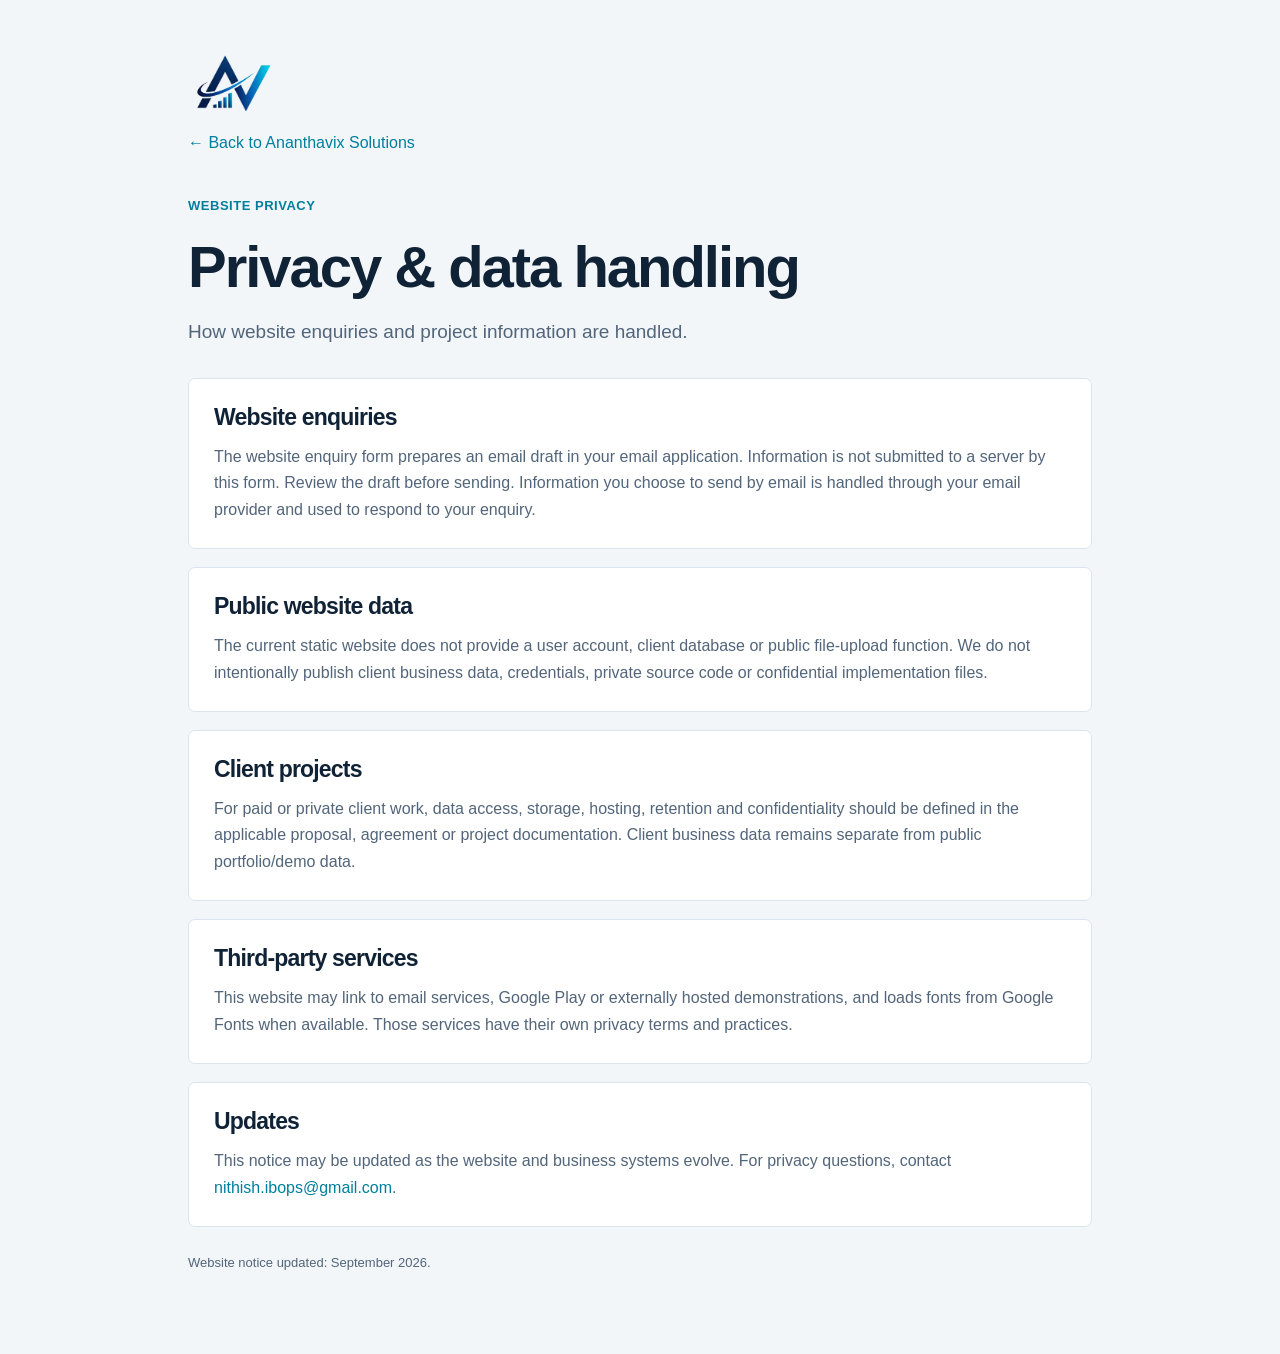
==== commit 5485f99b: "1st commits" ====
--- a/privacy.html
+++ b/privacy.html
@@ -1 +1,2 @@
-<!DOCTYPE html><html lang="en"><head><meta charset="utf-8"><meta name="viewport" content="width=device-width,initial-scale=1"><meta name="theme-color" content="#07111f"><title>Privacy | Ananthavix Solutions</title><meta name="description" content="Website privacy information for Ananthavix Solutions."><link rel="icon" href="assets/images/ananthavix-logo-transparent.png" type="image/png"><link rel="stylesheet" href="assets/css/style.css"></head><body><main class="legal-page"><div class="container legal-wrap"><a class="legal-back" href="index.html">← Back to Ananthavix Solutions</a><span class="section-label">WEBSITE PRIVACY</span><h1>Privacy &amp; data handling</h1><p class="legal-lead">This notice describes the current public Ananthavix Solutions website. It should be updated when client accounts, analytics, forms, cookies or additional data-processing services are introduced.</p><section><h2>Website enquiries</h2><p>The website enquiry widget prepares an email addressed to the appropriate Ananthavix contact. General business enquiries are addressed to nithish.ibops@gmail.com and Memora app support enquiries are addressed to memoraapp.support@gmail.com. The message opens in your device's configured email service so you can review it before sending.</p></section><section><h2>Public website data</h2><p>The current static website does not provide a user account, client database or public file-upload function. We do not intentionally publish client business data, credentials, private source code or confidential implementation files.</p></section><section><h2>Client projects</h2><p>For paid or private client work, data access, storage, hosting, retention and confidentiality should be defined in the applicable proposal, agreement or project documentation. Client business data remains separate from public portfolio/demo data.</p></section><section><h2>Third-party services</h2><p>The site may link to email services, Google Play or externally hosted demonstrations. Those services have their own privacy terms and practices.</p></section><section><h2>Updates</h2><p>This notice may be updated as the website and business systems evolve. For privacy questions, contact <a href="mailto:nithish.ibops@gmail.com">nithish.ibops@gmail.com</a>.</p></section><p class="legal-date">Website notice updated: August 2026.</p></div></main></body></html>+<!DOCTYPE html>
+<html lang="en"><head><meta charset="utf-8"/><meta content="width=device-width,initial-scale=1" name="viewport"/><meta content="#07111f" name="theme-color"/><title>Privacy | Ananthavix Solutions</title><meta content="Website privacy information for Ananthavix Solutions." name="description"/><link href="assets/images/ananthavix-logo-transparent.png" rel="icon" type="image/png"/><link href="assets/css/style.css" rel="stylesheet"/></head><body><main class="legal-page"><div class="container legal-wrap"><img alt="Ananthavix Solutions" class="legal-logo" src="assets/images/ananthavix-logo-transparent.png"/><a class="legal-back" href="index.html">← Back to Ananthavix Solutions</a><span class="section-label">WEBSITE PRIVACY</span><h1>Privacy &amp; data handling</h1><p class="legal-lead">How website enquiries and project information are handled.</p><section><h2>Website enquiries</h2><p>The website enquiry form prepares an email draft in your email application. Information is not submitted to a server by this form. Review the draft before sending. Information you choose to send by email is handled through your email provider and used to respond to your enquiry.</p></section><section><h2>Public website data</h2><p>The current static website does not provide a user account, client database or public file-upload function. We do not intentionally publish client business data, credentials, private source code or confidential implementation files.</p></section><section><h2>Client projects</h2><p>For paid or private client work, data access, storage, hosting, retention and confidentiality should be defined in the applicable proposal, agreement or project documentation. Client business data remains separate from public portfolio/demo data.</p></section><section><h2>Third-party services</h2><p>This website may link to email services, Google Play or externally hosted demonstrations, and loads fonts from Google Fonts when available. Those services have their own privacy terms and practices.</p></section><section><h2>Updates</h2><p>This notice may be updated as the website and business systems evolve. For privacy questions, contact <a href="mailto:nithish.ibops@gmail.com">nithish.ibops@gmail.com</a>.</p></section><p class="legal-date">Website notice updated: September 2026.</p></div></main></body></html>
--- a/assets/css/style.css
+++ b/assets/css/style.css
@@ -1,1339 +1,214 @@
-/* ============================================================
-   Ananthavix Solutions — company site
-   Token system: navy/cyan technical palette, Space Grotesk +
-   Inter + IBM Plex Mono, "capability thread" signature motif
-   running through every numbered sequence on the page.
-   ============================================================ */
-
-:root{
-  --navy-950:#070f1f;
-  --navy-900:#0b1d3a;
-  --navy-850:#0e2039;
-  --navy-800:#13284a;
-  --navy-700:#1e3a63;
-  --navy-600:#2c4d7d;
-  --cyan-400:#34c3e6;
-  --cyan-300:#7fdcf0;
-  --ink-050:#f5f8fc;
-  --ink-100:#dfe6f0;
-  --slate-400:#90a1bd;
-  --slate-500:#6f81a0;
-  --live-green:#3ecf8e;
-  --gold-400:#e8b94a;
-
-  --ff-display:"Space Grotesk", ui-sans-serif, sans-serif;
-  --ff-body:"Inter", ui-sans-serif, sans-serif;
-  --ff-mono:"IBM Plex Mono", ui-monospace, monospace;
-
-  --radius-sm:8px;
-  --radius:12px;
-  --radius-lg:20px;
-  --container:1180px;
-
-  --ease:cubic-bezier(.2,.8,.2,1);
-}
-
-/* ---------------------------------------------------------- */
-/* Reset & base                                                */
-/* ---------------------------------------------------------- */
-*,*::before,*::after{box-sizing:border-box;}
-html{scroll-behavior:smooth;}
-body{
-  margin:0;
-  background:var(--navy-950);
-  color:var(--ink-100);
-  font-family:var(--ff-body);
-  font-size:16px;
-  line-height:1.6;
-  -webkit-font-smoothing:antialiased;
-}
-h1,h2,h3{
-  font-family:var(--ff-display);
-  color:var(--ink-050);
-  margin:0;
-  font-weight:600;
-  letter-spacing:-0.01em;
-}
-p{margin:0;}
-ul{margin:0; padding:0; list-style:none;}
-a{color:inherit; text-decoration:none;}
-img{max-width:100%; display:block;}
-button{font-family:inherit; cursor:pointer;}
-::selection{background:var(--cyan-400); color:var(--navy-950);}
-:focus-visible{outline:2px solid var(--cyan-400); outline-offset:3px; border-radius:4px;}
-
-.skip-link{
-  position:absolute; left:-999px; top:0; z-index:200;
-  background:var(--cyan-400); color:var(--navy-950);
-  padding:10px 16px; border-radius:0 0 8px 0; font-family:var(--ff-mono); font-size:13px;
-}
-.skip-link:focus{left:0;}
-
-.container{max-width:var(--container); margin:0 auto; padding:0 28px;}
-
-@media (prefers-reduced-motion: reduce){
-  html{scroll-behavior:auto;}
-  *{animation-duration:0.001ms !important; animation-iteration-count:1 !important; transition-duration:0.001ms !important;}
-}
-
-/* scroll reveal */
-.reveal{opacity:1; transform:none;}
-.js .reveal{opacity:0; transform:translateY(18px); transition:opacity .6s var(--ease), transform .6s var(--ease);}
-.js .reveal.in-view{opacity:1; transform:translateY(0);}
-
-/* ---------------------------------------------------------- */
-/* Buttons                                                      */
-/* ---------------------------------------------------------- */
-.btn{
-  font-family:var(--ff-body);
-  font-size:14.5px; font-weight:600;
-  padding:13px 22px; border-radius:8px;
-  display:inline-flex; align-items:center; gap:8px;
-  border:1px solid transparent;
-  transition:transform .15s var(--ease), background .15s ease, border-color .15s ease, color .15s ease;
-  white-space:nowrap;
-}
-.btn:hover{transform:translateY(-1px);}
-.btn span{transition:transform .15s ease;}
-.btn:hover span{transform:translate(2px,-2px);}
-.btn-primary{background:var(--cyan-400); color:var(--navy-950);}
-.btn-primary:hover{background:var(--cyan-300);}
-.btn-secondary{background:transparent; color:var(--ink-050); border-color:var(--navy-600);}
-.btn-secondary:hover{border-color:var(--cyan-400); color:var(--cyan-300);}
-.btn-light{background:var(--ink-050); color:var(--navy-950); border:none;}
-.btn-light:hover{background:#fff;}
-.btn-outline-light{background:transparent; color:var(--ink-050); border-color:rgba(245,248,252,0.35);}
-.btn-outline-light:hover{border-color:var(--ink-050);}
-
-/* ---------------------------------------------------------- */
-/* Header                                                       */
-/* ---------------------------------------------------------- */
-.site-header{
-  position:sticky; top:0; z-index:60;
-  background:rgba(7,15,31,0.88);
-  backdrop-filter:blur(10px);
-  border-bottom:1px solid var(--navy-700);
-}
-.nav-wrap{display:flex; align-items:center; justify-content:space-between; padding:14px 28px; gap:24px;}
-.brand{display:flex; align-items:center; gap:11px;}
-.brand-mark img{height:32px; width:auto; display:block;}
-.brand-mark.small img{height:26px;}
-.brand-copy strong{font-family:var(--ff-display); font-size:15px; color:var(--ink-050); font-weight:600; display:block;}
-.brand-copy small{font-family:var(--ff-mono); font-size:10px; letter-spacing:0.09em; text-transform:uppercase; color:var(--slate-500);}
-
-.site-nav{display:flex; align-items:center; gap:26px;}
-.site-nav a{font-size:14px; color:var(--slate-400); transition:color .15s ease;}
-.site-nav a:hover{color:var(--ink-050);}
-.nav-cta{
-  font-family:var(--ff-mono); font-size:12.5px; color:var(--navy-950) !important;
-  background:var(--cyan-400); padding:9px 16px; border-radius:6px; font-weight:500;
-}
-.nav-cta:hover{background:var(--cyan-300); color:var(--navy-950) !important;}
-
-.nav-toggle{
-  display:none; flex-direction:column; justify-content:center; gap:5px;
-  width:38px; height:38px; background:none; border:1px solid var(--navy-700); border-radius:8px;
-}
-.nav-toggle span{width:16px; height:1.5px; background:var(--ink-100); margin:0 auto; transition:transform .2s ease, opacity .2s ease;}
-
-@media (max-width:900px){
-  .nav-toggle{display:flex;}
-  .site-nav{
-    position:absolute; top:100%; left:0; right:0;
-    background:var(--navy-900); border-bottom:1px solid var(--navy-700);
-    flex-direction:column; align-items:stretch; gap:0; padding:6px 28px 16px;
-    display:none;
-  }
-  .site-nav.is-open{display:flex;}
-  .site-nav a{padding:12px 0; border-top:1px solid var(--navy-700);}
-  .site-nav a:first-child{border-top:none;}
-  .nav-cta{margin-top:8px; text-align:center;}
-}
-
-/* ---------------------------------------------------------- */
-/* Section shell                                                */
-/* ---------------------------------------------------------- */
-.section{padding:100px 0;}
-.section-dark{background:var(--navy-950);}
-.section-tint{background:var(--navy-900); border-top:1px solid var(--navy-700); border-bottom:1px solid var(--navy-700);}
-.section-label{
-  font-family:var(--ff-mono); font-size:11.5px; letter-spacing:0.13em; text-transform:uppercase;
-  color:var(--cyan-400); display:block; margin-bottom:10px;
-}
-.overline{font-family:var(--ff-mono); font-size:13px; color:var(--slate-400); margin:0 0 6px;}
-.section-heading{display:grid; grid-template-columns:220px 1fr; gap:48px; margin-bottom:52px; align-items:end;}
-.section-heading h2{font-size:clamp(24px,2.8vw,32px); margin:8px 0 10px;}
-.section-heading p{color:var(--slate-400); font-size:15px; max-width:56ch;}
-.compact-heading{margin-bottom:36px;}
-@media (max-width:840px){
-  .section{padding:64px 0;}
-  .section-heading{grid-template-columns:1fr; gap:14px;}
-}
-
-/* ---------------------------------------------------------- */
-/* Hero                                                         */
-/* ---------------------------------------------------------- */
-.hero{position:relative; padding:90px 0 80px; overflow:hidden; border-bottom:1px solid var(--navy-700);}
-.hero-glow{position:absolute; border-radius:50%; filter:blur(90px); pointer-events:none; opacity:0.5;}
-.hero-glow-one{width:520px; height:520px; background:radial-gradient(circle, rgba(52,195,230,0.35), transparent 70%); top:-220px; right:-140px;}
-.hero-glow-two{width:420px; height:420px; background:radial-gradient(circle, rgba(62,207,142,0.18), transparent 70%); bottom:-200px; left:-140px;}
-.hero-grid{position:relative; display:grid; grid-template-columns:1.1fr 0.9fr; gap:56px; align-items:center;}
-@media (max-width:960px){.hero-grid{grid-template-columns:1fr; gap:44px;}}
-
-.kicker{
-  display:inline-flex; align-items:center; gap:9px;
-  font-family:var(--ff-mono); font-size:11.5px; letter-spacing:0.06em; color:var(--slate-400);
-  border:1px solid var(--navy-700); border-radius:20px; padding:7px 14px 7px 10px; margin-bottom:22px;
-}
-.kicker span{width:7px; height:7px; border-radius:50%; background:var(--live-green); display:inline-block; animation:pulse 2.2s ease-in-out infinite;}
-@keyframes pulse{0%,100%{opacity:1;} 50%{opacity:0.3;}}
-
-.hero h1{font-size:clamp(34px,4.6vw,56px); line-height:1.07; margin-bottom:20px;}
-.hero h1 em{
-  font-style:normal;
-  background:linear-gradient(100deg, var(--cyan-300), var(--cyan-400) 65%);
-  -webkit-background-clip:text; background-clip:text; color:transparent;
-}
-.hero-lead{font-size:17px; color:var(--slate-400); max-width:52ch; margin-bottom:32px;}
-.hero-actions{display:flex; gap:14px; flex-wrap:wrap; margin-bottom:40px;}
-
-.hero-meta{display:flex; gap:0; border:1px solid var(--navy-700); border-radius:var(--radius); overflow:hidden; max-width:560px;}
-.hero-meta div{flex:1; padding:14px 16px; border-right:1px solid var(--navy-700);}
-.hero-meta div:last-child{border-right:none;}
-.hero-meta strong{display:block; font-family:var(--ff-display); font-size:13.5px; color:var(--ink-050); margin-bottom:4px;}
-.hero-meta span{font-family:var(--ff-mono); font-size:11px; color:var(--slate-500);}
-
-/* hero panel: capability thread signature */
-.hero-panel{
+:root{--ink:#102235;--muted:#52657a;--cyan:#007f9d;--bright:#17bbd4;--line:#dce5ec;--pale:#f2f6f9;--navy:#102b40}*{box-sizing:border-box}html{scroll-behavior:smooth;scroll-padding-top:100px}body{margin:0;color:var(--ink);background:white;font:16px/1.65 Inter,Arial,sans-serif}h1,h2,h3,h4,p{margin:0}h1,h2,h3,h4{line-height:1.18;font-family:'Space Grotesk',Inter,Arial,sans-serif;letter-spacing:-.035em}h2{font-size:clamp(28px,3vw,42px)}h3{font-size:21px}h4{font-size:16px}p{color:var(--muted)}a{color:inherit;text-decoration:none}button,input,textarea{font:inherit}button,a,input,textarea{-webkit-tap-highlight-color:transparent}button{cursor:pointer}img{max-width:100%;display:block}ul{padding-left:18px}a:hover{color:var(--cyan)}:focus-visible{outline:3px solid #059cbb;outline-offset:5px}button:disabled{cursor:default}section[id]{scroll-margin-top:100px}.container{width:min(1380px,100%);margin:auto;padding:0 48px}.section{padding:80px 0}.section-tint{background:var(--pale)}.btn{display:inline-flex;align-items:center;justify-content:center;gap:16px;min-height:48px;padding:12px 20px;border-radius:6px;font-size:14px;font-weight:650;border:1px solid transparent;text-align:center;transition:transform .2s,background .2s}.btn:hover{transform:translateY(-2px)}.btn-primary{background:var(--cyan);color:white}.btn-primary:hover{background:#00647b;color:white}.btn-secondary{background:white;border-color:var(--ink)}.btn-light{background:#32c3db;color:#092133}.btn-outline-light{border-color:#95bdcc;color:white;background:transparent}.skip-link{position:absolute;left:15px;top:-90px;background:white;padding:12px;z-index:200}.skip-link:focus{top:10px}.site-header{background:var(--navy);color:white;position:sticky;top:0;z-index:30;border-bottom:1px solid #345065}.nav-wrap{display:flex;align-items:center;gap:24px;min-height:90px}.brand{display:flex;align-items:center;gap:12px;flex-shrink:0}.brand-mark{width:58px;background:white;border-radius:5px;padding:4px;display:block;flex-shrink:0}.brand-copy strong{font-size:18px;display:block}.brand-copy small{font-size:11px;display:block;color:#c2d5df;letter-spacing:.03em}.site-nav{display:flex;gap:19px;align-items:center;margin-left:auto;font-size:13px}.site-nav a{white-space:nowrap}.site-nav a:hover{color:#71e2f1}.nav-cta{background:#35c4df;color:#082331!important;padding:12px 14px;border-radius:6px;font-weight:650}.nav-toggle{display:none}.hero{padding:66px 0 56px}.hero-grid{display:grid;grid-template-columns:1fr 1fr;gap:44px;align-items:center}.kicker,.section-label,.overline{font-size:13px;font-weight:600;color:var(--cyan);letter-spacing:.04em}.kicker{margin-bottom:22px}.hero h1{font-size:clamp(36px,4vw,59px);line-height:1.06;letter-spacing:-.05em}.hero h1 em{font-style:normal;color:#008ead}.hero-final{display:block;font-size:.66em;line-height:1.2;margin-top:15px}.hero-lead{margin-top:25px;font-size:17px;max-width:58ch}.hero-actions{display:flex;gap:14px;flex-wrap:wrap;margin-top:28px}.hero-meta{display:flex;gap:20px;margin-top:32px}.hero-meta>div{flex:1;border-left:1px solid var(--line);padding-left:12px}.hero-meta strong{display:block;font-size:18px}.hero-meta span{font-size:12px;display:block;color:var(--muted)}.hero-panel{background:var(--navy);color:white;border:1px solid #284b64;border-radius:9px;padding:25px;box-shadow:0 15px 36px #1230471c}.illustration-label{font-size:12px;color:#a9d0df;margin-bottom:14px}.chart-top{display:flex;justify-content:space-between;gap:12px;align-items:center}.chart-top h3{font-size:23px}.chart-top>span{font-size:12px;color:#bdd0dc}.chart-grid{display:grid;grid-template-columns:1.3fr 1fr;gap:16px;margin:20px 0}.chart-grid>div{padding:12px;background:#15354a;border:1px solid #345065;border-radius:6px}.chart-grid svg{width:100%;display:block;margin-top:15px}.chart-months{display:flex;justify-content:space-between;font-size:10px;color:#b7cddb}.chart-focus p{font-size:12px;color:#c7e1e7;margin-top:14px}.chart-focus b{display:block;font-weight:400;color:#9ebaca;font-size:11px}.capability-stack{display:grid;grid-template-columns:1fr 1fr;gap:16px}.capability-stack article{display:flex;gap:10px}.cap-num{color:#50d2e7;font-size:13px}.capability-stack h3{font-size:15px;letter-spacing:0}.capability-stack p{font-size:12px;line-height:1.5;color:#b9cfdc;margin-top:6px}.panel-footer{border-top:1px solid #365367;padding-top:16px;margin-top:18px;display:flex;gap:16px;font-size:12px;color:#bcd2dd}.proof-strip{background:var(--pale);border-block:1px solid var(--line)}.proof-grid{display:grid;grid-template-columns:repeat(7,1fr);padding-block:27px;text-align:center;gap:16px;font-size:13px;font-weight:600}.proof-grid span+span{border-left:1px solid var(--line)}.about-grid{display:grid;grid-template-columns:180px 1fr;gap:35px}.about-copy h2{max-width:36ch;margin:10px 0 20px}.large-copy{max-width:85ch}.about-values{display:grid;grid-template-columns:repeat(3,1fr);gap:26px;margin-top:36px}.about-values strong{display:block;font-size:17px;line-height:1.4}.about-values p{font-size:14px;margin-top:10px}.section-heading{display:grid;grid-template-columns:240px 1fr;gap:35px;margin-bottom:34px}.section-heading .overline{color:var(--muted);font-weight:400;letter-spacing:0;margin-top:10px}.section-heading h2{max-width:36ch}.section-heading p:not(.overline){margin-top:17px;max-width:85ch}.services-grid{display:grid;grid-template-columns:repeat(4,1fr);gap:30px 25px}.service-card{border-top:1px solid var(--line);padding-top:23px;position:relative}.service-index{position:absolute;right:0;font-size:12px;color:#778d9c}.service-icon{display:grid;place-items:center;width:44px;height:44px;background:#def1f6;color:var(--cyan);font-size:15px;font-weight:700;border-radius:6px;margin-bottom:18px}.service-card h3{font-size:18px;letter-spacing:-.015em;line-height:1.3}.service-card p,.service-card li{font-size:14px}.service-card p{margin-top:12px}.service-card ul{color:var(--muted);font-size:13px}.business-outcomes,#process,#knowledge{background:var(--navy);color:white}.business-outcomes p,#process p,#knowledge p{color:#b9cddd}.business-outcomes .section-label,#process .section-label,#knowledge .section-label{color:#58d1e6}.outcome-grid{display:grid;grid-template-columns:repeat(6,1fr);gap:20px}.outcome-card{border-left:1px solid #36566e;padding-left:17px}.outcome-card>span{color:#51d0e6;font-size:13px}.outcome-card h3{font-size:17px;margin:12px 0}.outcome-card p{font-size:13px}.portfolio-metrics{display:grid;grid-template-columns:repeat(4,1fr);border-block:1px solid var(--line);padding:25px 0;margin:28px 0}.portfolio-metrics>div{text-align:center;padding:0 15px}.portfolio-metrics strong{font-size:30px;display:block}.portfolio-metrics span{font-size:13px;color:var(--muted)}.dashboard-case-grid{display:grid;grid-template-columns:1fr 1fr;gap:20px}.dashboard-case{padding:23px;border:1px solid var(--line);border-radius:7px;display:flow-root}.case-preview{float:left;width:110px;margin:0 20px 10px 0;padding:8px;background:#eff8fb;border-radius:4px}.case-preview span{font-size:9px;display:block;color:#386b82}.case-preview svg{width:100%;margin-top:15px}.case-label{font-size:10px;color:var(--cyan);font-weight:600}.dashboard-case h3{font-size:19px;margin:7px 0}.dashboard-case p{font-size:14px}.case-tags{display:flex;gap:10px;flex-wrap:wrap;clear:both;padding-top:14px}.case-tags span{font-size:11px;color:var(--cyan)}.sales-banner{display:flex;gap:28px;justify-content:space-between;align-items:center;background:#eaf6fa;padding:28px;margin-top:25px;border-radius:7px}.sales-banner h3{margin:8px 0}.sales-banner p{font-size:14px}.sales-banner .btn{flex-shrink:0}.process-grid{display:grid;grid-template-columns:repeat(3,1fr);gap:30px}.process-card{border-top:1px solid #36566e;padding-top:22px}.process-card>span{color:#50d1e7}.process-card h3{margin:13px 0}.process-card p{font-size:14px}.engagement-note{display:flex;flex-wrap:wrap;gap:15px;border-top:1px solid #36566e;padding-top:25px;margin-top:30px;font-size:13px}.apps-grid{display:grid;grid-template-columns:1fr 1fr;gap:25px}.product-showcase{padding:30px;border:1px solid var(--line);background:white;border-radius:8px}.product-badge{color:var(--cyan);font-size:12px;letter-spacing:.03em;margin-bottom:25px}.product-icon{background:#137c9f;color:white;display:grid;place-items:center;width:62px;height:62px;border-radius:12px;font-size:34px;float:right}.product-showcase h3{font-size:32px;margin:12px 0}.product-tagline{font-weight:600;margin-bottom:15px}.product-showcase>p{font-size:15px}.product-feature-grid{display:grid;grid-template-columns:repeat(3,1fr);gap:12px;margin-top:25px;font-size:13px;color:var(--cyan)}.product-actions{display:flex;align-items:center;flex-wrap:wrap;gap:15px;border-top:1px solid var(--line);padding-top:22px;margin-top:25px}.inline-proof{font-size:12px;color:var(--muted)}.hrms-mini-window{float:right;width:160px;padding:12px;background:var(--navy);border-radius:6px;margin:0 0 15px 20px}.hm-top{font-size:9px;color:white}.hm-body{display:flex;gap:8px;margin-top:12px}.hm-body aside{width:20px}.hm-body>div{flex:1}.hm-body i{display:block;background:#39748b;height:5px;margin-bottom:6px}.hm-kpis{display:flex;gap:5px}.hm-kpis i{height:20px;width:30%}.hm-chart{display:flex;align-items:end;gap:6px;height:40px}.hm-chart i{width:14px;height:20px;background:#30bfd7}.hm-chart i:nth-child(even){height:34px}.hm-rows{margin-top:10px}.automation-grid{display:grid;grid-template-columns:1fr 1fr;gap:20px}.automation-card{display:flex;gap:20px;padding:25px;border:1px solid var(--line);border-radius:7px}.automation-num{color:var(--cyan);font-size:18px}.automation-card h3{font-size:20px;margin:8px 0}.automation-card p{font-size:14px}.automation-card div>span,.private-mark{font-size:11px;color:var(--cyan)}.private-mark{align-self:start;font-weight:400}.credibility-grid{display:grid;grid-template-columns:1fr 2fr;gap:45px}.credibility-copy h2{margin:17px 0}.knowledge-panels{display:grid;grid-template-columns:1fr 1fr;gap:26px}.knowledge-label{color:#68d5e6;font-weight:600;display:block;margin-bottom:12px}.knowledge-tags{display:flex;flex-wrap:wrap;gap:8px 15px}.knowledge-tags b{font-size:13px;font-weight:400;color:#d4e2eb}.guidance-grid{display:grid;grid-template-columns:repeat(3,1fr);gap:30px}.guidance-card{border-top:1px solid var(--line);padding-top:22px}.guidance-card .initials{color:var(--cyan);font-size:20px;margin-bottom:15px}.guidance-card>span{font-size:12px;color:var(--cyan)}.guidance-card h3{margin:10px 0 15px}.guidance-card p,.guidance-card li{font-size:14px;color:var(--muted)}.solve-flow{display:flex;gap:20px;align-items:center;padding:27px;background:var(--pale);margin-top:35px;border-radius:7px}.solve-flow>div{flex:1}.solve-flow span{display:block;color:var(--cyan);font-size:12px}.solve-flow strong{display:block;font-size:14px}.solve-flow p{font-size:12px}.solve-flow i{color:var(--cyan);font-style:normal}.mission-section{background:#edf8fc}.mission-grid{display:grid;grid-template-columns:1.2fr 1fr;gap:50px}.mission-copy h2{margin:15px 0 22px}.mission-copy p{margin-bottom:15px}.mission-card{padding:30px;border-left:1px solid #badce6}.mission-symbol{font-size:48px;color:var(--cyan)}.mission-card>p{margin-top:18px}.mission-pillars{display:grid;grid-template-columns:1fr 1fr;gap:20px;margin-top:25px}.mission-pillars b,.mission-pillars small{display:block}.mission-pillars small{font-size:13px;color:var(--muted);margin-top:5px}.contact-section{background:var(--navy);color:white;padding:65px 0}.contact-card{display:grid;grid-template-columns:1.1fr 1fr;gap:60px;align-items:start}.contact-copy h2{margin:17px 0 22px}.contact-copy p{color:#b9cddd}.contact-actions{display:flex;flex-wrap:wrap;gap:13px;margin-top:25px}.contact-trust{display:flex;flex-wrap:wrap;gap:15px;margin-top:22px;font-size:12px;color:#c5d9e2}.contact-details{border-left:3px solid #28bbd1;padding-left:30px}.contact-details>div{padding:17px 0;border-bottom:1px solid #345268}.contact-details>div:first-child{padding-top:0}.contact-details>div:last-child{border:0}.contact-details span{display:block;text-transform:uppercase;letter-spacing:.08em;font-size:12px;color:#b3c8d5;margin-bottom:9px}.contact-details strong,.contact-details a{font-size:18px;font-weight:600;display:block;overflow-wrap:anywhere}.contact-details a{color:#72dcec}.contact-details small{font-size:14px;display:block;color:#bdcfdc;margin-top:8px}.footer{padding:34px 0;background:white}.footer-grid{display:flex;align-items:center;gap:30px;flex-wrap:wrap}.footer-brand{display:flex;align-items:center;gap:12px}.brand-mark.small{width:50px}.footer-brand strong{font-size:16px}.footer-brand p{font-size:12px}.footer-links{display:flex;gap:15px;flex-wrap:wrap;margin-left:auto;font-size:12px}.copyright{width:100%;font-size:12px;border-top:1px solid var(--line);padding-top:18px}.chat-launcher{position:fixed;right:20px;bottom:20px;z-index:40;display:flex;align-items:center;gap:10px;padding:12px 18px;border:1px solid #456778;border-radius:28px;background:var(--navy);color:white;box-shadow:0 5px 15px #0002}.chat-launcher-icon{color:#69dbea}.chat-launcher-copy strong{font-size:13px}.chat-launcher-copy small{display:none}.business-chat{position:fixed;right:20px;bottom:85px;width:390px;max-width:calc(100vw - 32px);max-height:calc(100dvh - 110px);overflow:auto;background:white;box-shadow:0 15px 70px #001d3d44;border:1px solid var(--line);border-radius:10px;z-index:60}.business-chat[hidden]{display:none}.chat-header{position:sticky;top:0;background:var(--navy);color:white;display:flex;align-items:center;gap:12px;padding:18px}.chat-header span{display:block;font-size:12px;color:#c5d9e2}.chat-avatar{font-size:18px;color:#4bcfe2}.chat-close{margin-left:auto;border:0;background:transparent;color:white;font-size:26px}.chat-body{padding:22px}.chat-message>span{font-size:12px;font-weight:600;color:var(--cyan)}.chat-message p{font-size:14px;margin-top:8px}.chat-quick{display:flex;flex-wrap:wrap;gap:7px;margin:18px 0}.chat-quick button{background:var(--pale);color:var(--ink);border:1px solid var(--line);font-size:12px;padding:7px 9px;border-radius:5px}.chat-form label{display:block;margin-top:15px}.chat-form label>span{display:block;font-size:13px;font-weight:600;margin-bottom:6px}.chat-form em{font-style:normal;font-weight:400}.chat-form input,.chat-form textarea{display:block;width:100%;padding:10px 12px;border:1px solid #a8bdcb;border-radius:5px;background:white;color:var(--ink);font-size:15px}.chat-form textarea{resize:vertical}.chat-send{background:var(--cyan);color:white;border:0;padding:13px;width:100%;border-radius:5px;margin-top:20px;font-weight:600}.chat-privacy{font-size:12px;margin-top:12px}.legal-page{padding:50px 0 80px;background:var(--pale);min-height:100vh}.legal-wrap{max-width:1000px}.legal-logo{width:85px;margin-bottom:18px}.legal-back{display:block;color:var(--cyan);margin-bottom:35px}.legal-wrap h1{font-size:clamp(35px,5vw,58px);margin:15px 0}.legal-lead{font-size:19px;margin-bottom:30px}.legal-wrap section{padding:25px;background:white;border:1px solid var(--line);margin:18px 0;border-radius:7px}.legal-wrap h2{font-size:23px;margin-bottom:13px}.legal-wrap a{color:var(--cyan);overflow-wrap:anywhere}.legal-date{font-size:13px;margin-top:25px}
+@media(min-width:1400px){.site-nav{font-size:14px}.container{padding-inline:42px}}@media(max-width:1200px){.nav-toggle{display:block;margin-left:auto;background:transparent;border:1px solid #618094;border-radius:5px;padding:10px}.nav-toggle span{display:block;width:22px;height:2px;background:white;margin:4px}.site-nav{display:none;position:absolute;top:89px;left:0;right:0;margin:0;padding:20px 40px;background:var(--navy);flex-wrap:wrap}.site-nav.is-open{display:flex}.hero-grid{gap:28px}.chart-grid{grid-template-columns:1fr}.chart-focus{display:none}.services-grid{grid-template-columns:repeat(2,1fr)}.section-heading{grid-template-columns:180px 1fr}.outcome-grid{grid-template-columns:repeat(3,1fr)}.proof-grid{grid-template-columns:repeat(4,1fr)}.sales-banner{flex-direction:column;align-items:start}}@media(max-width:800px){.container{padding-inline:24px}.section{padding:52px 0}.hero-grid,.about-grid,.section-heading,.credibility-grid,.mission-grid,.contact-card{grid-template-columns:1fr}.hero h1{font-size:46px}.hero-panel{padding:22px}.chart-grid{grid-template-columns:1.3fr 1fr}.chart-focus{display:block}.hero-meta{margin-bottom:8px}.proof-grid{grid-template-columns:repeat(2,1fr)}.about-values,.process-grid,.guidance-grid{grid-template-columns:1fr 1fr}.dashboard-case-grid,.apps-grid,.automation-grid{grid-template-columns:1fr}.section-heading{gap:15px}.mission-card{padding-left:0;border:0}.contact-card{gap:35px}.contact-details{padding-left:22px}.solve-flow{flex-wrap:wrap}.solve-flow>div{min-width:100px}.solve-flow i{display:none}.footer-links{margin-left:0}.brand-copy small{font-size:10px}.brand-copy strong{font-size:16px}.brand-mark{width:48px}.hero{padding-top:40px}.hero-final{font-size:.67em}.contact-section{padding-bottom:90px}.section-heading h2{max-width:none}}@media(max-width:480px){.container{padding-inline:20px}.hero h1{font-size:38px}.hero-lead{font-size:16px}.hero-actions{flex-direction:column;align-items:stretch}.hero-meta{gap:10px}.hero-meta span{font-size:11px}.hero-meta strong{font-size:16px}.chart-grid{grid-template-columns:1fr}.chart-focus{display:none}.capability-stack{gap:18px 10px}.services-grid,.about-values,.guidance-grid,.knowledge-panels{grid-template-columns:1fr}.outcome-grid,.process-grid{grid-template-columns:1fr 1fr}.portfolio-metrics{grid-template-columns:1fr 1fr;gap:20px}.dashboard-case{padding:18px}.case-preview{width:85px;margin-right:12px}.product-showcase{padding:22px}.hrms-mini-window{width:130px}.private-mark{display:none}.brand-copy small{max-width:195px}.contact-actions{flex-direction:column}.contact-details a{font-size:16px}.business-chat{right:12px;bottom:80px;max-height:calc(100dvh - 100px)}.chat-launcher{bottom:15px;right:12px}.legal-wrap section{padding:20px}}@media(prefers-reduced-motion:reduce){html{scroll-behavior:auto}*,*::before,*::after{animation:none!important;transition:none!important}}@media print{.site-header,.chat-launcher,.business-chat,.nav-toggle{display:none!important}.section{padding:25px 0}.container{width:100%;padding:10px}body{font-size:12px}.contact-section,#process,#knowledge,.business-outcomes{background:white;color:#102235}.contact-section p,#process p,#knowledge p,.business-outcomes p{color:#52657a}}
+
+/* =========================================================
+   ANANTHAVIX V2 — LOGO MATCHED CINEMATIC 3D ORBIT HERO
+   Four pillars: DATA / AUTO / WEB / APP
+   ========================================================= */
+.ananthavix-orbit-panel{
   position:relative;
-  border:1px solid var(--navy-700); border-radius:var(--radius-lg);
-  background:linear-gradient(160deg, var(--navy-900), var(--navy-850));
-  padding:26px 26px 20px;
-}
-.panel-topline{
-  display:flex; justify-content:space-between; align-items:center;
-  font-family:var(--ff-mono); font-size:10.5px; letter-spacing:0.08em; color:var(--slate-500);
-  margin-bottom:22px;
-}
-.panel-topline .status{display:flex; align-items:center; gap:6px; color:var(--live-green);}
-.panel-topline .status i{width:6px; height:6px; border-radius:50%; background:var(--live-green); display:inline-block; font-style:normal; animation:pulse 2.2s ease-in-out infinite;}
-
-.capability-stack{position:relative; display:flex; flex-direction:column; gap:0;}
-.capability-stack::before{
-  content:""; position:absolute; left:19px; top:8px; bottom:8px; width:1.5px;
-  background:linear-gradient(180deg, var(--cyan-400), var(--navy-700) 90%);
-  opacity:0.55;
-}
-.capability-stack article{display:flex; gap:16px; padding:15px 0; position:relative;}
-.cap-num{
-  position:relative; z-index:1;
-  flex-shrink:0; width:39px; height:39px; border-radius:50%;
-  background:var(--navy-800); border:1px solid var(--navy-600);
-  display:flex; align-items:center; justify-content:center;
-  font-family:var(--ff-mono); font-size:12px; color:var(--cyan-300);
-}
-.capability-stack article:hover .cap-num{border-color:var(--cyan-400); color:var(--cyan-300); box-shadow:0 0 0 4px rgba(52,195,230,0.12);}
-.capability-stack h3{font-size:14.5px; margin-bottom:4px;}
-.capability-stack p{font-size:13px; color:var(--slate-400); line-height:1.55;}
-
-.panel-footer{
-  display:flex; align-items:center; gap:10px; margin-top:14px; padding-top:16px;
-  border-top:1px solid var(--navy-700);
-  font-family:var(--ff-mono); font-size:11.5px; color:var(--slate-400);
-}
-.panel-footer b{color:var(--cyan-400); font-weight:500;}
-
-/* ---------------------------------------------------------- */
-/* Proof strip                                                  */
-/* ---------------------------------------------------------- */
-.proof-strip{border-bottom:1px solid var(--navy-700); background:var(--navy-950);}
-.proof-grid{display:flex; flex-wrap:wrap; justify-content:center; gap:0; padding:22px 0;}
-.proof-grid span{
-  font-family:var(--ff-mono); font-size:12px; letter-spacing:0.05em; color:var(--slate-500);
-  padding:0 22px; border-right:1px solid var(--navy-700);
-}
-.proof-grid span:last-child{border-right:none;}
-@media (max-width:760px){
-  .proof-grid{gap:10px;}
-  .proof-grid span{border-right:none; padding:0 10px;}
-}
-
-/* ---------------------------------------------------------- */
-/* About                                                        */
-/* ---------------------------------------------------------- */
-.about-grid{display:grid; grid-template-columns:220px 1fr; gap:48px;}
-@media (max-width:840px){.about-grid{grid-template-columns:1fr; gap:16px;}}
-.about-copy h2{font-size:clamp(24px,3vw,32px); margin:10px 0 18px;}
-.large-copy{font-size:17px; color:var(--ink-100); line-height:1.65; max-width:66ch; margin-bottom:34px;}
-.about-values{display:grid; grid-template-columns:repeat(3,1fr); gap:24px;}
-@media (max-width:760px){.about-values{grid-template-columns:1fr;}}
-.about-values strong{display:block; font-family:var(--ff-display); font-size:15px; color:var(--ink-050); margin-bottom:8px;}
-.about-values p{font-size:13.5px; color:var(--slate-400); line-height:1.6;}
-
-/* ---------------------------------------------------------- */
-/* Services grid                                                */
-/* ---------------------------------------------------------- */
-.services-grid{display:grid; grid-template-columns:repeat(4,1fr); gap:16px;}
-@media (max-width:960px){.services-grid{grid-template-columns:repeat(2,1fr);}}
-@media (max-width:560px){.services-grid{grid-template-columns:1fr;}}
-.service-card{
-  position:relative;
-  border:1px solid var(--navy-700); border-radius:var(--radius); background:var(--navy-950);
-  padding:22px 20px; transition:border-color .15s ease, transform .15s ease;
-}
-.service-card:hover{border-color:var(--cyan-400); transform:translateY(-2px);}
-.service-index{
-  position:absolute; top:18px; right:20px; font-family:var(--ff-mono); font-size:11px; color:var(--slate-500);
-}
-.service-icon{
-  width:38px; height:38px; border-radius:9px;
-  background:linear-gradient(135deg, rgba(52,195,230,0.18), rgba(52,195,230,0.04));
-  border:1px solid var(--navy-700);
-  display:flex; align-items:center; justify-content:center;
-  font-family:var(--ff-mono); font-size:12px; font-weight:600; color:var(--cyan-300);
-  margin-bottom:16px;
-}
-.service-card h3{font-size:15.5px; margin-bottom:8px; line-height:1.3;}
-.service-card p{font-size:13px; color:var(--slate-400); line-height:1.55; margin-bottom:14px;}
-.service-card ul{display:flex; flex-direction:column; gap:6px;}
-.service-card li{
-  font-size:12.5px; color:var(--ink-100); display:flex; align-items:center; gap:7px;
-}
-.service-card li::before{content:""; width:4px; height:4px; border-radius:50%; background:var(--cyan-400); flex-shrink:0;}
-
-/* ---------------------------------------------------------- */
-/* Dashboards summary (compact)                                 */
-/* ---------------------------------------------------------- */
-.dashboard-summary{
-  display:grid; grid-template-columns:auto 1fr; gap:36px; align-items:center;
-  border:1px solid var(--navy-700); border-radius:var(--radius-lg);
-  background:linear-gradient(120deg, var(--navy-900), var(--navy-850));
-  padding:32px 36px;
-}
-@media (max-width:760px){.dashboard-summary{grid-template-columns:1fr; text-align:left;}}
-.dashboard-count{display:flex; flex-direction:column; align-items:flex-start; padding-right:36px; border-right:1px solid var(--navy-700);}
-@media (max-width:760px){.dashboard-count{border-right:none; padding-right:0; padding-bottom:20px; border-bottom:1px solid var(--navy-700);}}
-.dashboard-count strong{font-family:var(--ff-display); font-size:52px; color:var(--cyan-300); line-height:1;}
-.dashboard-count span{font-family:var(--ff-mono); font-size:11.5px; color:var(--slate-400); margin-top:8px; line-height:1.4;}
-.dashboard-summary-copy h3{font-size:18px; margin-bottom:16px;}
-.dashboard-categories{display:flex; flex-wrap:wrap; gap:8px; margin-bottom:22px;}
-.dashboard-categories span{
-  font-family:var(--ff-mono); font-size:11.5px; color:var(--ink-100);
-  border:1px solid var(--navy-700); background:var(--navy-800); padding:6px 12px; border-radius:6px;
-}
-.dashboard-summary-action{display:flex; align-items:center; gap:18px; flex-wrap:wrap;}
-.dashboard-summary-action > span{font-family:var(--ff-mono); font-size:11.5px; color:var(--slate-500);}
-
-/* ---------------------------------------------------------- */
-/* Apps / product showcases                                     */
-/* ---------------------------------------------------------- */
-.apps-grid{display:grid; grid-template-columns:1fr 1fr; gap:20px;}
-@media (max-width:860px){.apps-grid{grid-template-columns:1fr;}}
-.product-showcase{
-  border:1px solid var(--navy-700); border-radius:var(--radius-lg); background:var(--navy-950);
-  padding:30px 30px 34px; position:relative; overflow:hidden;
-}
-.product-badge{
-  display:inline-flex; align-items:center; gap:7px;
-  font-family:var(--ff-mono); font-size:10.5px; letter-spacing:0.07em;
-  border-radius:20px; padding:5px 12px; margin-bottom:22px;
-}
-.product-badge i{width:6px; height:6px; border-radius:50%; display:inline-block; font-style:normal;}
-.memora-showcase .product-badge{color:var(--live-green); border:1px solid rgba(62,207,142,0.35); background:rgba(62,207,142,0.08);}
-.memora-showcase .product-badge i{background:var(--live-green);}
-.hrms-showcase .product-badge{color:var(--gold-400); border:1px solid rgba(232,185,74,0.35); background:rgba(232,185,74,0.08);}
-.hrms-showcase .product-badge i{background:var(--gold-400);}
-
-.product-icon{
-  width:44px; height:44px; border-radius:11px;
-  background:linear-gradient(135deg, var(--cyan-400), var(--navy-700));
-  color:var(--navy-950); font-family:var(--ff-display); font-weight:700; font-size:19px;
-  display:flex; align-items:center; justify-content:center; margin-bottom:16px;
-}
-.product-showcase h3{font-size:22px; margin-bottom:4px;}
-.product-tagline{font-family:var(--ff-mono); font-size:12.5px; color:var(--cyan-300); margin-bottom:14px;}
-.product-showcase > p:not(.product-tagline):not(.overline){font-size:14px; color:var(--slate-400); line-height:1.6; margin-bottom:20px;}
-.product-feature-grid{display:flex; flex-wrap:wrap; gap:8px; margin-bottom:26px;}
-.product-feature-grid span{
-  font-family:var(--ff-mono); font-size:11px; color:var(--ink-100);
-  border:1px solid var(--navy-700); background:var(--navy-800); padding:5px 10px; border-radius:5px;
-}
-.product-actions{display:flex; align-items:center; gap:16px; flex-wrap:wrap;}
-.project-proof.inline-proof{font-family:var(--ff-mono); font-size:11px; color:var(--slate-500);}
-
-/* hrms mini window mock */
-.hrms-mini-window{
-  border:1px solid var(--navy-700); border-radius:10px; overflow:hidden; background:var(--navy-900);
-  margin-bottom:20px;
-}
-.hm-top{
-  display:flex; align-items:center; justify-content:space-between;
-  background:var(--navy-800); padding:8px 12px;
-  font-family:var(--ff-mono); font-size:9.5px; letter-spacing:0.06em; color:var(--slate-400);
-}
-.hm-top i{width:44px; height:6px; border-radius:3px; background:linear-gradient(90deg, var(--cyan-400), transparent); display:inline-block; font-style:normal;}
-.hm-body{display:grid; grid-template-columns:52px 1fr; gap:10px; padding:12px;}
-.hm-body aside{display:flex; flex-direction:column; gap:8px;}
-.hm-body aside i{height:8px; border-radius:3px; background:var(--navy-700); display:block; font-style:normal;}
-.hm-kpis{display:flex; gap:6px; margin-bottom:8px;}
-.hm-kpis i{flex:1; height:26px; border-radius:5px; background:var(--navy-800); border:1px solid var(--navy-700); display:block; font-style:normal;}
-.hm-chart{display:flex; align-items:flex-end; gap:4px; height:40px; margin-bottom:8px;}
-.hm-chart i{flex:1; background:var(--cyan-400); opacity:0.7; border-radius:2px 2px 0 0; display:block; font-style:normal;}
-.hm-chart i:nth-child(1){height:45%;} .hm-chart i:nth-child(2){height:70%;} .hm-chart i:nth-child(3){height:55%;}
-.hm-chart i:nth-child(4){height:90%;} .hm-chart i:nth-child(5){height:65%;}
-.hm-rows{display:flex; flex-direction:column; gap:5px;}
-.hm-rows i{height:9px; border-radius:2px; background:var(--navy-800); display:block; font-style:normal;}
-.hm-rows i:nth-child(2){width:80%;} .hm-rows i:nth-child(3){width:60%;}
-
-/* ---------------------------------------------------------- */
-/* Automation grid                                               */
-/* ---------------------------------------------------------- */
-.automation-grid{display:grid; grid-template-columns:repeat(4,1fr); gap:16px;}
-@media (max-width:960px){.automation-grid{grid-template-columns:repeat(2,1fr);}}
-@media (max-width:560px){.automation-grid{grid-template-columns:1fr;}}
-.automation-card{
-  position:relative;
-  border:1px solid var(--navy-700); border-radius:var(--radius); background:var(--navy-900);
-  padding:20px; transition:border-color .15s ease;
-}
-.automation-card:hover{border-color:var(--cyan-400);}
-.automation-num{font-family:var(--ff-mono); font-size:11px; color:var(--slate-500);}
-.automation-card span:not(.automation-num){
-  display:block; font-family:var(--ff-mono); font-size:10px; letter-spacing:0.07em; color:var(--cyan-400);
-  margin:12px 0 8px;
-}
-.automation-card h3{font-size:14.5px; margin-bottom:8px;}
-.automation-card p{font-size:12.5px; color:var(--slate-400); line-height:1.55;}
-.private-mark{
-  position:absolute; top:18px; right:18px;
-  font-family:var(--ff-mono); font-size:9px; letter-spacing:0.08em; font-weight:600;
-  color:var(--gold-400); border:1px solid rgba(232,185,74,0.35); background:rgba(232,185,74,0.08);
-  padding:3px 7px; border-radius:4px;
-}
-
-/* ---------------------------------------------------------- */
-/* Knowledge panels                                              */
-/* ---------------------------------------------------------- */
-.credibility-grid{display:grid; grid-template-columns:280px 1fr; gap:48px;}
-@media (max-width:900px){.credibility-grid{grid-template-columns:1fr; gap:24px;}}
-.credibility-copy h2{font-size:clamp(24px,3vw,30px); margin:10px 0 14px;}
-.credibility-copy p{font-size:14.5px; color:var(--slate-400); line-height:1.6;}
-.knowledge-panels{display:grid; grid-template-columns:1fr 1fr; gap:16px;}
-@media (max-width:680px){.knowledge-panels{grid-template-columns:1fr;}}
-.knowledge-panels article{
-  border:1px solid var(--navy-700); border-radius:var(--radius); background:var(--navy-950); padding:20px;
-}
-.knowledge-label{
-  display:block; font-family:var(--ff-mono); font-size:11px; letter-spacing:0.06em; color:var(--cyan-400);
-  margin-bottom:12px;
-}
-.knowledge-tags{display:flex; flex-wrap:wrap; gap:7px;}
-.knowledge-tags b{
-  font-family:var(--ff-mono); font-weight:400; font-size:11.5px; color:var(--ink-100);
-  border:1px solid var(--navy-700); background:var(--navy-800); padding:5px 10px; border-radius:5px;
-}
-
-/* ---------------------------------------------------------- */
-/* Guidance / solve flow                                        */
-/* ---------------------------------------------------------- */
-.guidance-grid{display:grid; grid-template-columns:repeat(3,1fr); gap:18px; margin-bottom:52px;}
-@media (max-width:900px){.guidance-grid{grid-template-columns:1fr;}}
-.guidance-card{
-  border:1px solid var(--navy-700); border-radius:var(--radius); background:var(--navy-900); padding:26px;
-}
-.initials{
-  width:38px; height:38px; border-radius:50%; background:var(--navy-800); border:1px solid var(--navy-600);
-  display:flex; align-items:center; justify-content:center;
-  font-family:var(--ff-mono); font-size:12px; color:var(--cyan-300); margin-bottom:16px;
-}
-.guidance-card > span{font-family:var(--ff-mono); font-size:11px; letter-spacing:0.06em; color:var(--slate-500); display:block; margin-bottom:10px;}
-.guidance-card h3{font-size:16px; margin-bottom:10px; line-height:1.35;}
-.guidance-card p{font-size:13.5px; color:var(--slate-400); line-height:1.6; margin-bottom:16px;}
-.guidance-card ul{display:flex; flex-direction:column; gap:7px;}
-.guidance-card li{font-size:12.5px; color:var(--ink-100); display:flex; align-items:center; gap:7px;}
-.guidance-card li::before{content:""; width:4px; height:4px; border-radius:50%; background:var(--cyan-400); flex-shrink:0;}
-
-.solve-flow{
-  display:flex; align-items:center; justify-content:space-between; flex-wrap:wrap; gap:10px;
-  border:1px solid var(--navy-700); border-radius:var(--radius-lg); background:var(--navy-900);
-  padding:28px 30px;
-}
-.solve-flow > div{display:flex; flex-direction:column; gap:6px; min-width:110px;}
-.solve-flow span{font-family:var(--ff-mono); font-size:11px; color:var(--cyan-400);}
-.solve-flow strong{font-family:var(--ff-display); font-size:14.5px; color:var(--ink-050);}
-.solve-flow p{font-size:12px; color:var(--slate-500);}
-.solve-flow i{font-style:normal; color:var(--cyan-400); font-size:16px; opacity:0.6;}
-@media (max-width:760px){
-  .solve-flow{flex-direction:column; align-items:flex-start;}
-  .solve-flow i{transform:rotate(90deg); align-self:flex-start; margin-left:19px;}
-}
-
-/* ---------------------------------------------------------- */
-/* Mission                                                       */
-/* ---------------------------------------------------------- */
-.mission-section{background:linear-gradient(160deg, var(--navy-900), var(--navy-950));}
-.mission-grid{display:grid; grid-template-columns:1.1fr 0.9fr; gap:48px; align-items:start;}
-@media (max-width:900px){.mission-grid{grid-template-columns:1fr; gap:28px;}}
-.mission-copy h2{font-size:clamp(24px,3.2vw,32px); margin:10px 0 18px;}
-.mission-copy p{font-size:15px; color:var(--slate-400); line-height:1.7; margin-bottom:16px; max-width:60ch;}
-.mission-card{
-  border:1px solid var(--navy-700); border-radius:var(--radius-lg);
-  background:radial-gradient(ellipse 400px 260px at 20% 0%, rgba(52,195,230,0.12), transparent 65%), var(--navy-900);
-  padding:34px;
-}
-.mission-symbol{font-family:var(--ff-display); font-size:38px; color:var(--cyan-400); margin-bottom:18px;}
-.mission-card h3{font-size:19px; margin-bottom:12px;}
-.mission-card > p{font-size:14px; color:var(--slate-400); line-height:1.6; margin-bottom:26px;}
-.mission-pillars{display:grid; grid-template-columns:1fr 1fr; gap:16px;}
-.mission-pillars span{display:flex; flex-direction:column; gap:4px;}
-.mission-pillars b{font-family:var(--ff-display); font-size:13.5px; color:var(--ink-050);}
-.mission-pillars small{font-size:11.5px; color:var(--slate-500); line-height:1.5;}
-
-/* ---------------------------------------------------------- */
-/* Contact                                                       */
-/* ---------------------------------------------------------- */
-.contact-section{padding:90px 0 100px;}
-.contact-card{
-  display:grid; grid-template-columns:1.2fr 0.8fr; gap:0;
-  border:1px solid var(--navy-700); border-radius:var(--radius-lg); overflow:hidden;
-}
-@media (max-width:860px){.contact-card{grid-template-columns:1fr;}}
-.contact-copy{
-  background:linear-gradient(135deg, var(--cyan-400), #1e8fb0);
-  padding:44px 44px 40px; color:var(--navy-950);
-}
-.contact-copy .section-label{color:rgba(7,15,31,0.65);}
-.contact-copy .overline{color:rgba(7,15,31,0.75);}
-.contact-copy h2{color:var(--navy-950); font-size:clamp(23px,2.8vw,30px); margin:8px 0 14px; max-width:20ch;}
-.contact-copy > p{color:rgba(7,15,31,0.8); font-size:14.5px; line-height:1.6; margin-bottom:28px; max-width:44ch;}
-.contact-actions{display:flex; gap:14px; flex-wrap:wrap;}
-.contact-details{background:var(--navy-950); padding:40px 40px;}
-.contact-details > div{padding:16px 0; border-bottom:1px solid var(--navy-700);}
-.contact-details > div:first-child{padding-top:0;}
-.contact-details > div:last-child{border-bottom:none; padding-bottom:0;}
-.contact-details span{display:block; font-family:var(--ff-mono); font-size:10.5px; letter-spacing:0.07em; text-transform:uppercase; color:var(--slate-500); margin-bottom:6px;}
-.contact-details strong{display:block; font-family:var(--ff-display); font-size:14.5px; color:var(--ink-050); margin-bottom:3px;}
-.contact-details a{display:block; font-size:13.5px; color:var(--cyan-300); margin-bottom:3px; transition:color .15s ease;}
-.contact-details a:hover{color:var(--cyan-400);}
-.contact-details small{font-size:12px; color:var(--slate-500);}
-
-/* ---------------------------------------------------------- */
-/* Footer                                                        */
-/* ---------------------------------------------------------- */
-.footer{border-top:1px solid var(--navy-700); padding:40px 0;}
-.footer-grid{display:flex; align-items:center; justify-content:space-between; flex-wrap:wrap; gap:20px;}
-.footer-brand{display:flex; align-items:center; gap:12px;}
-.footer-brand strong{font-family:var(--ff-display); font-size:14px; color:var(--ink-050); display:block;}
-.footer-brand p{font-size:12px; color:var(--slate-500); margin-top:2px;}
-.footer-links{display:flex; gap:22px; flex-wrap:wrap;}
-.footer-links a{font-size:13px; color:var(--slate-400); transition:color .15s ease;}
-.footer-links a:hover{color:var(--ink-050);}
-.copyright{
-  width:100%; margin-top:22px; padding-top:22px; border-top:1px solid var(--navy-700);
-  font-family:var(--ff-mono); font-size:11px; color:var(--slate-500); line-height:1.6;
-}
-
-/* ---------------------------------------------------------- */
-/* Chat widget                                                   */
-/* ---------------------------------------------------------- */
-.chat-launcher{
-  position:fixed; bottom:24px; right:24px; z-index:80;
-  display:flex; align-items:center; gap:10px;
-  background:var(--cyan-400); color:var(--navy-950);
-  border:none; border-radius:30px; padding:13px 18px 13px 14px;
-  box-shadow:0 14px 34px -10px rgba(52,195,230,0.5);
-  transition:transform .15s var(--ease), box-shadow .15s ease;
-}
-.chat-launcher:hover{transform:translateY(-2px); box-shadow:0 18px 40px -8px rgba(52,195,230,0.6);}
-.chat-launcher-icon{
-  width:26px; height:26px; border-radius:50%; background:var(--navy-950); color:var(--cyan-300);
-  display:flex; align-items:center; justify-content:center; font-size:13px;
-}
-.chat-launcher-copy{display:flex; flex-direction:column; align-items:flex-start; line-height:1.2;}
-.chat-launcher-copy strong{font-family:var(--ff-display); font-size:12.5px;}
-.chat-launcher-copy small{font-family:var(--ff-mono); font-size:9.5px; opacity:0.75;}
-
-.business-chat{
-  position:fixed; bottom:24px; right:24px; z-index:90;
-  width:min(360px, calc(100vw - 32px)); max-height:min(560px, calc(100vh - 48px));
-  background:var(--navy-900); border:1px solid var(--navy-700); border-radius:var(--radius-lg);
-  box-shadow:0 24px 60px -12px rgba(0,0,0,0.6);
-  display:flex; flex-direction:column; overflow:hidden;
-  opacity:0; transform:translateY(16px) scale(0.98); pointer-events:none;
-  transition:opacity .2s var(--ease), transform .2s var(--ease);
-}
-.business-chat.is-open{opacity:1; transform:translateY(0) scale(1); pointer-events:auto;}
-.chat-header{display:flex; align-items:center; gap:12px; padding:16px 18px; border-bottom:1px solid var(--navy-700); background:var(--navy-850);}
-.chat-avatar{
-  width:34px; height:34px; border-radius:50%; background:var(--cyan-400); color:var(--navy-950);
-  display:flex; align-items:center; justify-content:center; font-family:var(--ff-mono); font-size:11px; font-weight:700; flex-shrink:0;
-}
-.chat-header strong{font-family:var(--ff-display); font-size:13.5px; color:var(--ink-050); display:block;}
-.chat-header span{display:flex; align-items:center; gap:5px; font-family:var(--ff-mono); font-size:10.5px; color:var(--live-green);}
-.chat-header span i{width:5px; height:5px; border-radius:50%; background:var(--live-green); display:inline-block; font-style:normal;}
-.chat-close{margin-left:auto; background:none; border:none; color:var(--slate-400); font-size:18px; line-height:1; padding:4px;}
-.chat-close:hover{color:var(--ink-050);}
-
-.chat-body{padding:16px 18px 18px; overflow-y:auto; display:flex; flex-direction:column; gap:14px;}
-.chat-message.bot{background:var(--navy-800); border:1px solid var(--navy-700); border-radius:10px; padding:12px 14px;}
-.chat-message.bot span{display:block; font-family:var(--ff-mono); font-size:10px; color:var(--cyan-400); margin-bottom:5px;}
-.chat-message.bot p{font-size:13px; color:var(--ink-100); line-height:1.55;}
-.chat-quick{display:flex; flex-wrap:wrap; gap:7px;}
-.chat-quick button{
-  font-family:var(--ff-mono); font-size:11px; color:var(--ink-100);
-  background:var(--navy-800); border:1px solid var(--navy-700); border-radius:16px; padding:7px 12px;
-  transition:border-color .15s ease, color .15s ease;
-}
-.chat-quick button:hover{border-color:var(--cyan-400); color:var(--cyan-300);}
-.chat-form{display:flex; flex-direction:column; gap:12px;}
-.chat-form label{display:flex; flex-direction:column; gap:6px;}
-.chat-form label span{font-family:var(--ff-mono); font-size:10.5px; letter-spacing:0.05em; text-transform:uppercase; color:var(--slate-400);}
-.chat-form label span em{font-style:normal; color:var(--slate-500); text-transform:none; letter-spacing:0;}
-.chat-form input, .chat-form textarea{
-  background:var(--navy-950); border:1px solid var(--navy-700); border-radius:8px; color:var(--ink-050);
-  padding:10px 12px; font-family:var(--ff-body); font-size:13.5px; resize:vertical;
-}
-.chat-form input:focus, .chat-form textarea:focus{border-color:var(--cyan-400);}
-.chat-send{
-  font-family:var(--ff-body); font-weight:600; font-size:13.5px;
-  background:var(--cyan-400); color:var(--navy-950); border:none; border-radius:8px;
-  padding:12px; display:flex; align-items:center; justify-content:center; gap:8px;
-  transition:background .15s ease;
-}
-.chat-send:hover{background:var(--cyan-300);}
-.chat-privacy{font-size:11px; color:var(--slate-500); line-height:1.5; text-align:center;}
-
-@media (max-width:480px){
-  .chat-launcher-copy{display:none;}
-  .chat-launcher{padding:13px; border-radius:50%;}
-}
-
-/* ---------------------------------------------------------- */
-/* Commercial upgrade: outcomes, case studies, delivery        */
-/* ---------------------------------------------------------- */
-.business-outcomes{position:relative;overflow:hidden}
-.business-outcomes::before{content:"";position:absolute;width:420px;height:420px;border-radius:50%;right:-180px;top:40px;background:radial-gradient(circle,rgba(52,195,230,.08),transparent 68%);pointer-events:none}
-.outcome-grid{display:grid;grid-template-columns:repeat(3,1fr);gap:16px}
-.outcome-card{position:relative;padding:25px 22px;border:1px solid var(--navy-700);border-radius:var(--radius);background:linear-gradient(145deg,var(--navy-950),var(--navy-900));min-height:180px}
-.outcome-card>span{display:inline-flex;font-family:var(--ff-mono);font-size:10px;color:var(--cyan-300);border:1px solid var(--navy-700);padding:6px 8px;border-radius:7px;margin-bottom:28px}
-.outcome-card h3{font-size:16px;margin-bottom:9px}
-.outcome-card p{font-size:13px;color:var(--slate-400);line-height:1.6}
-.outcome-card:hover{border-color:rgba(52,195,230,.55);transform:translateY(-2px);transition:.18s ease}
-
-.portfolio-metrics{display:grid;grid-template-columns:repeat(4,1fr);border:1px solid var(--navy-700);border-radius:var(--radius-lg);overflow:hidden;background:linear-gradient(120deg,var(--navy-900),var(--navy-850));margin-bottom:18px}
-.portfolio-metrics>div{padding:23px 20px;border-right:1px solid var(--navy-700)}
-.portfolio-metrics>div:last-child{border-right:0}
-.portfolio-metrics strong{display:block;font-family:var(--ff-display);font-size:28px;color:var(--cyan-300);margin-bottom:7px}
-.portfolio-metrics span{font-size:11px;color:var(--slate-400);line-height:1.4}
-.dashboard-case-grid{display:grid;grid-template-columns:repeat(3,1fr);gap:16px}
-.dashboard-case{padding:22px 20px;border:1px solid var(--navy-700);border-radius:var(--radius);background:var(--navy-950);transition:.18s ease}
-.dashboard-case:hover{border-color:rgba(52,195,230,.48);transform:translateY(-2px)}
-.case-label{font-family:var(--ff-mono);font-size:9px;letter-spacing:.08em;color:var(--cyan-300)}
-.dashboard-case h3{font-size:16px;margin:13px 0 8px}
-.dashboard-case p{font-size:13px;color:var(--slate-400);line-height:1.58}
-.case-tags{display:flex;flex-wrap:wrap;gap:6px;margin-top:18px}
-.case-tags span{font-family:var(--ff-mono);font-size:9.5px;color:var(--ink-100);border:1px solid var(--navy-700);border-radius:999px;padding:6px 8px;background:rgba(52,195,230,.035)}
-.sales-banner{margin-top:18px;display:grid;grid-template-columns:1fr auto;gap:32px;align-items:center;border:1px solid rgba(52,195,230,.25);border-radius:var(--radius-lg);padding:28px 30px;background:linear-gradient(120deg,rgba(52,195,230,.10),rgba(12,28,45,.85) 45%,rgba(98,82,231,.07))}
-.sales-banner h3{font-size:20px;margin:8px 0 7px}
-.sales-banner p{font-size:13px;color:var(--slate-400);max-width:72ch;line-height:1.6}
-
-.process-grid{display:grid;grid-template-columns:repeat(3,1fr);gap:16px}
-.process-card{position:relative;border:1px solid var(--navy-700);border-radius:var(--radius);background:var(--navy-950);padding:23px 21px;min-height:190px}
-.process-card>span{font-family:var(--ff-mono);font-size:10px;color:var(--cyan-300)}
-.process-card h3{font-size:16px;margin:27px 0 9px}
-.process-card p{font-size:13px;color:var(--slate-400);line-height:1.6}
-.process-card::after{content:"";position:absolute;left:20px;right:20px;top:49px;height:1px;background:linear-gradient(90deg,var(--cyan-400),transparent);opacity:.32}
-.engagement-note{display:flex;align-items:center;flex-wrap:wrap;gap:8px;margin-top:18px;padding:16px 18px;border:1px solid var(--navy-700);border-radius:var(--radius);background:rgba(7,17,31,.55)}
-.engagement-note strong{font-size:12px;margin-right:6px}
-.engagement-note span{font-family:var(--ff-mono);font-size:9.5px;color:var(--slate-300);border:1px solid var(--navy-700);border-radius:999px;padding:7px 9px}
-
-/* Preliminary static-site privacy page */
-.legal-page{min-height:100vh;padding:80px 0;background:radial-gradient(circle at 80% 0,rgba(52,195,230,.08),transparent 30%),var(--navy-950);color:var(--ink-050)}
-.legal-wrap{max-width:880px}
-.legal-back{display:inline-block;color:var(--cyan-300);font-family:var(--ff-mono);font-size:11px;margin-bottom:40px}
-.legal-wrap h1{font-family:var(--ff-display);font-size:clamp(34px,5vw,54px);margin:12px 0 16px}
-.legal-lead{font-size:17px;color:var(--slate-300);line-height:1.7;margin-bottom:40px}
-.legal-wrap section{padding:25px 0;border-top:1px solid var(--navy-700)}
-.legal-wrap h2{font-size:18px;margin-bottom:10px}
-.legal-wrap section p{font-size:14px;color:var(--slate-400);line-height:1.75}
-.legal-wrap a{color:var(--cyan-300)}
-.legal-date{font-family:var(--ff-mono);font-size:10px;color:var(--slate-500);margin-top:30px}
-
-@media(max-width:980px){
-  .outcome-grid,.dashboard-case-grid,.process-grid{grid-template-columns:repeat(2,1fr)}
-  .portfolio-metrics{grid-template-columns:repeat(2,1fr)}
-  .portfolio-metrics>div:nth-child(2){border-right:0}
-  .portfolio-metrics>div:nth-child(-n+2){border-bottom:1px solid var(--navy-700)}
-  .sales-banner{grid-template-columns:1fr;gap:18px}
-}
-@media(max-width:620px){
-  .outcome-grid,.dashboard-case-grid,.process-grid,.portfolio-metrics{grid-template-columns:1fr}
-  .portfolio-metrics>div{border-right:0;border-bottom:1px solid var(--navy-700)}
-  .portfolio-metrics>div:last-child{border-bottom:0}
-  .sales-banner{padding:23px 20px}
-}
-.contact-trust{display:flex;flex-wrap:wrap;gap:7px;margin-top:16px}.contact-trust span{font-family:var(--ff-mono);font-size:9px;color:rgba(255,255,255,.72);border:1px solid rgba(255,255,255,.15);border-radius:999px;padding:6px 8px}
-
-/* ============================================================
-   ANANTHAVIX 3D CINEMATIC EXPERIENCE — 2026 upgrade
-   Keeps the original business content while turning the site
-   into an immersive, video-like 3D web experience.
-   ============================================================ */
-
-:root{
-  --av-bg:#030711;
-  --av-bg-2:#07101f;
-  --av-panel:rgba(9,20,39,.62);
-  --av-panel-strong:rgba(8,18,35,.88);
-  --av-line:rgba(100,210,255,.18);
-  --av-cyan:#58ddff;
-  --av-cyan-2:#1598ff;
-  --av-gold:#f3c55b;
-  --av-purple:#8a7cff;
-  --av-white:#f7fbff;
-  --av-muted:#90a6c3;
-  --av-shadow:0 30px 80px rgba(0,0,0,.36);
-}
-
-html{background:var(--av-bg);}
-body{
+  min-height:610px;
+  overflow:hidden;
+  border-radius:30px;
+  border:1px solid rgba(84,198,238,.22);
   background:
-    radial-gradient(circle at 18% 10%, rgba(22,152,255,.11), transparent 28%),
-    radial-gradient(circle at 82% 28%, rgba(138,124,255,.08), transparent 30%),
-    linear-gradient(180deg,#02060e 0%,#06101f 36%,#020710 100%);
-  overflow-x:hidden;
-}
-body::before{
-  content:"";
-  position:fixed; inset:0; z-index:-3; pointer-events:none;
-  background-image:
-    linear-gradient(rgba(88,221,255,.026) 1px, transparent 1px),
-    linear-gradient(90deg, rgba(88,221,255,.026) 1px, transparent 1px);
-  background-size:58px 58px;
-  mask-image:linear-gradient(to bottom,rgba(0,0,0,.9),rgba(0,0,0,.15));
-}
-
-.container{max-width:1320px;padding-left:34px;padding-right:34px;}
-
-/* cinematic header */
-.site-header{
-  position:fixed;
-  width:100%;
-  background:linear-gradient(180deg,rgba(2,7,16,.92),rgba(2,7,16,.48));
-  border-bottom:1px solid rgba(88,221,255,.11);
-  backdrop-filter:blur(20px) saturate(140%);
-  transition:background .3s ease,box-shadow .3s ease,border-color .3s ease;
-}
-.site-header.is-scrolled{
-  background:rgba(3,9,19,.93);
-  box-shadow:0 14px 45px rgba(0,0,0,.32);
-  border-color:rgba(88,221,255,.2);
-}
-.nav-wrap{padding-top:16px;padding-bottom:16px;}
-.brand-mark{
-  filter:drop-shadow(0 0 14px rgba(88,221,255,.28));
-  transition:transform .35s var(--ease),filter .35s ease;
-}
-.brand:hover .brand-mark{transform:rotateY(16deg) rotateX(-6deg) scale(1.05);filter:drop-shadow(0 0 22px rgba(243,197,91,.35));}
-.brand-copy strong{font-size:16px;letter-spacing:.01em;}
-.brand-copy small{color:#7e91ad;}
-.site-nav a{position:relative;color:#9cb0c9;}
-.site-nav a::after{
-  content:"";position:absolute;left:0;right:100%;bottom:-9px;height:1px;
-  background:linear-gradient(90deg,var(--av-cyan),var(--av-gold));transition:right .25s ease;
-}
-.site-nav a:hover::after{right:0;}
-.nav-cta{
-  background:linear-gradient(135deg,var(--av-cyan),#9becff);
-  box-shadow:0 0 0 1px rgba(88,221,255,.25),0 0 26px rgba(88,221,255,.14);
-}
-
-/* global scene utilities */
-.cursor-glow{
-  position:fixed;width:420px;height:420px;border-radius:50%;z-index:-1;pointer-events:none;
-  background:radial-gradient(circle,rgba(88,221,255,.075),rgba(88,221,255,.018) 36%,transparent 70%);
-  transform:translate(-50%,-50%);left:50%;top:30%;filter:blur(12px);
-}
-.scroll-progress{position:fixed;top:0;left:0;right:0;height:2px;z-index:120;background:rgba(255,255,255,.03);}
-.scroll-progress span{display:block;height:100%;width:0;background:linear-gradient(90deg,var(--av-cyan),var(--av-gold));box-shadow:0 0 12px var(--av-cyan);}
-
-/* full viewport cinematic hero */
-.hero{
-  min-height:100svh;
-  padding:142px 0 112px;
-  display:flex;align-items:center;
-  background:linear-gradient(180deg,rgba(1,5,13,.15),rgba(3,10,22,.78) 70%,#030915 100%);
-  border-bottom:1px solid rgba(88,221,255,.16);
-  isolation:isolate;
-}
-#av-3d-canvas{position:absolute;inset:0;width:100%;height:100%;z-index:-5;display:block;}
-.scene-vignette{position:absolute;inset:0;z-index:-3;pointer-events:none;background:radial-gradient(ellipse at 56% 44%,transparent 0 32%,rgba(1,4,10,.1) 54%,rgba(1,4,10,.88) 100%);}
-.scene-grid{
-  position:absolute;left:-15%;right:-15%;bottom:-34%;height:74%;z-index:-2;pointer-events:none;
-  background-image:linear-gradient(rgba(88,221,255,.12) 1px,transparent 1px),linear-gradient(90deg,rgba(88,221,255,.12) 1px,transparent 1px);
-  background-size:74px 74px;transform:perspective(700px) rotateX(64deg);transform-origin:center bottom;
-  mask-image:linear-gradient(to top,rgba(0,0,0,.88),transparent 86%);opacity:.34;
-}
-.scene-scanline{position:absolute;inset:0;z-index:-1;pointer-events:none;background:linear-gradient(to bottom,transparent 49.5%,rgba(88,221,255,.055) 50%,transparent 50.5%);background-size:100% 7px;opacity:.16;mix-blend-mode:screen;}
-.hero-glow-one{background:radial-gradient(circle,rgba(88,221,255,.28),transparent 72%);right:3%;top:2%;}
-.hero-glow-two{background:radial-gradient(circle,rgba(243,197,91,.11),transparent 72%);left:2%;bottom:-15%;}
-.hero-grid{grid-template-columns:minmax(0,1.02fr) minmax(440px,.98fr);gap:58px;align-items:center;perspective:1600px;}
-.hero-copy{position:relative;z-index:2;}
-.cinematic-label{font-family:var(--ff-mono);font-size:10.5px;letter-spacing:.17em;color:#6f829d;margin-bottom:14px;text-transform:uppercase;}
-.kicker{background:rgba(6,17,33,.62);border-color:rgba(88,221,255,.2);backdrop-filter:blur(12px);box-shadow:inset 0 0 24px rgba(88,221,255,.025);}
-.hero h1{font-size:clamp(44px,5.25vw,74px);line-height:1.01;letter-spacing:-.048em;text-wrap:balance;text-shadow:0 18px 40px rgba(0,0,0,.34);}
-.hero h1 em{background:linear-gradient(98deg,#9aecff 0%,var(--av-cyan) 42%,var(--av-gold) 100%);-webkit-background-clip:text;background-clip:text;color:transparent;filter:drop-shadow(0 0 18px rgba(88,221,255,.08));}
-.hero-lead{font-size:17px;line-height:1.72;color:#9badc4;max-width:61ch;}
-.hero-actions{margin-bottom:34px;}
-.btn{border-radius:12px;min-height:48px;padding:13px 20px;position:relative;overflow:hidden;transform:translateZ(0);}
-.btn::before{content:"";position:absolute;inset:-2px auto -2px -70%;width:45%;transform:skewX(-20deg);background:linear-gradient(90deg,transparent,rgba(255,255,255,.28),transparent);transition:left .65s ease;}
-.btn:hover::before{left:135%;}
-.btn-primary{background:linear-gradient(135deg,#7deaff 0%,#2cb8f2 54%,#6cd7ff 100%);box-shadow:0 14px 36px rgba(31,172,232,.18),inset 0 1px rgba(255,255,255,.55);}
-.btn-secondary{background:rgba(8,20,39,.55);backdrop-filter:blur(12px);border-color:rgba(88,221,255,.22);}
-.btn-secondary:hover{background:rgba(16,40,67,.66);box-shadow:0 12px 38px rgba(0,0,0,.24);}
-.hero-meta{max-width:690px;border:1px solid rgba(88,221,255,.16);background:linear-gradient(135deg,rgba(7,20,38,.72),rgba(7,16,30,.46));backdrop-filter:blur(16px);box-shadow:0 24px 55px rgba(0,0,0,.2);}
-.hero-meta div{padding:16px 18px;border-color:rgba(88,221,255,.13);}
-.hero-meta strong{color:#f5fbff;font-size:14px;}
-.hero-meta span{color:#7990ac;}
-
-/* 3D brand core */
-.hero-visual{position:relative;min-height:650px;transform-style:preserve-3d;display:flex;flex-direction:column;justify-content:flex-end;align-items:center;perspective:1200px;}
-.av-core{position:absolute;top:10px;left:50%;width:460px;height:460px;transform:translateX(-50%) translateZ(90px);transform-style:preserve-3d;filter:drop-shadow(0 38px 70px rgba(0,0,0,.34));}
-.core-globe{position:absolute;inset:132px;border-radius:50%;display:grid;place-items:center;background:radial-gradient(circle at 35% 30%,rgba(255,255,255,.13),rgba(88,221,255,.08) 28%,rgba(8,22,41,.88) 68%);border:1px solid rgba(125,230,255,.5);box-shadow:inset 0 0 55px rgba(88,221,255,.08),0 0 65px rgba(32,178,237,.22),0 0 120px rgba(32,178,237,.08);transform:translateZ(70px);animation:coreFloat 5.6s ease-in-out infinite;}
-.core-globe::before{content:"";position:absolute;inset:9%;border-radius:50%;border:1px dashed rgba(243,197,91,.26);animation:spinFlat 18s linear infinite;}
-.core-globe::after{content:"";position:absolute;inset:23%;border-radius:50%;background:radial-gradient(circle,rgba(88,221,255,.22),transparent 70%);filter:blur(14px);}
-.core-globe img{position:relative;z-index:2;width:88px;max-height:88px;object-fit:contain;filter:drop-shadow(0 0 20px rgba(88,221,255,.5));}
-.core-glow{position:absolute;inset:-32%;border-radius:50%;background:radial-gradient(circle,rgba(88,221,255,.14),rgba(88,221,255,.035) 35%,transparent 70%);filter:blur(15px);}
-.core-orbit{position:absolute;left:50%;top:50%;border:1px solid rgba(88,221,255,.28);border-radius:50%;transform-style:preserve-3d;box-shadow:inset 0 0 22px rgba(88,221,255,.025);}
-.core-orbit::after{content:"";position:absolute;width:7px;height:7px;border-radius:50%;background:var(--av-gold);box-shadow:0 0 16px var(--av-gold);top:50%;left:-4px;}
-.orbit-a{width:350px;height:350px;margin:-175px 0 0 -175px;transform:rotateX(64deg) rotateZ(12deg);animation:orbitA 12s linear infinite;}
-.orbit-b{width:414px;height:270px;margin:-135px 0 0 -207px;transform:rotateX(75deg) rotateY(38deg);border-color:rgba(138,124,255,.22);animation:orbitB 15s linear infinite reverse;}
-.orbit-c{width:302px;height:430px;margin:-215px 0 0 -151px;transform:rotateX(18deg) rotateY(68deg);border-color:rgba(243,197,91,.19);animation:orbitC 18s linear infinite;}
-.core-node{position:absolute;min-width:52px;height:52px;border-radius:16px;padding:0 10px;display:grid;place-items:center;font-family:var(--ff-mono);font-size:10px;font-weight:600;letter-spacing:.05em;color:#cdeffc;background:linear-gradient(145deg,rgba(15,36,64,.92),rgba(5,15,30,.78));border:1px solid rgba(88,221,255,.26);box-shadow:0 18px 44px rgba(0,0,0,.27),inset 0 0 24px rgba(88,221,255,.04);backdrop-filter:blur(10px);}
-.node-1{top:64px;left:26px;animation:nodeFloat 4.6s ease-in-out infinite;}.node-2{right:24px;top:92px;animation:nodeFloat 5.2s ease-in-out .7s infinite;}.node-3{left:42px;bottom:66px;animation:nodeFloat 5.8s ease-in-out .3s infinite;}.node-4{right:30px;bottom:48px;animation:nodeFloat 4.9s ease-in-out 1.1s infinite;}
-.core-caption{position:absolute;left:50%;bottom:16px;transform:translateX(-50%) translateZ(120px);width:290px;text-align:center;padding:12px 16px;border:1px solid rgba(88,221,255,.15);border-radius:14px;background:rgba(5,15,29,.58);backdrop-filter:blur(14px);box-shadow:0 18px 45px rgba(0,0,0,.24);}
-.core-caption span{display:block;font-family:var(--ff-mono);font-size:9px;letter-spacing:.18em;color:var(--live-green);margin-bottom:4px;}.core-caption strong{font-size:12px;color:#d8e8f5;font-weight:600;}
-@keyframes coreFloat{0%,100%{transform:translateZ(70px) translateY(0) rotateY(-6deg)}50%{transform:translateZ(95px) translateY(-12px) rotateY(7deg)}}
-@keyframes spinFlat{to{transform:rotate(360deg)}}
-@keyframes orbitA{to{transform:rotateX(64deg) rotateZ(372deg)}}
-@keyframes orbitB{to{transform:rotateX(75deg) rotateY(398deg)}}
-@keyframes orbitC{to{transform:rotateX(378deg) rotateY(68deg)}}
-@keyframes nodeFloat{0%,100%{transform:translate3d(0,0,55px)}50%{transform:translate3d(0,-10px,88px)}}
-
-/* delivery panel floats below the 3D core */
-.hero-panel{width:min(100%,470px);margin-top:330px;padding:20px 22px 16px;background:linear-gradient(150deg,rgba(10,28,52,.8),rgba(5,14,28,.78));border-color:rgba(88,221,255,.2);backdrop-filter:blur(18px);box-shadow:0 32px 70px rgba(0,0,0,.34),inset 0 1px rgba(255,255,255,.035);transform:rotateX(2deg) translateZ(40px);}
-.capability-stack article{padding:10px 0;}
-.capability-stack p{font-size:12px;}
-.cap-num{background:rgba(13,34,61,.8);border-color:rgba(88,221,255,.26);box-shadow:0 0 24px rgba(88,221,255,.04);}
-.panel-topline{margin-bottom:12px;}
-.panel-footer{margin-top:9px;padding-top:12px;}
-.scroll-cue{position:absolute;left:50%;bottom:22px;transform:translateX(-50%);display:flex;flex-direction:column;align-items:center;gap:7px;font-family:var(--ff-mono);font-size:8px;letter-spacing:.15em;color:#5e7693;z-index:3;}
-.scroll-cue span{width:20px;height:33px;border:1px solid rgba(88,221,255,.25);border-radius:12px;position:relative;}
-.scroll-cue span::after{content:"";position:absolute;left:50%;top:6px;width:3px;height:7px;border-radius:3px;background:var(--av-cyan);transform:translateX(-50%);animation:scrollDot 1.8s ease-in-out infinite;}
-@keyframes scrollDot{0%{opacity:0;transform:translate(-50%,0)}30%{opacity:1}100%{opacity:0;transform:translate(-50%,13px)}}
-
-/* proof strip = floating HUD */
-.proof-strip{position:relative;z-index:3;margin-top:-18px;background:transparent;border:0;}
-.proof-grid{border:1px solid rgba(88,221,255,.15);border-radius:18px;background:linear-gradient(135deg,rgba(10,25,47,.86),rgba(5,14,29,.78));box-shadow:0 30px 70px rgba(0,0,0,.28);backdrop-filter:blur(18px);padding:18px 12px;}
-.proof-grid span{color:#879db7;border-color:rgba(88,221,255,.1);}
-.proof-grid span::first-letter{color:var(--av-gold);}
-
-/* sections become depth layers */
-.depth-section{position:relative;isolation:isolate;perspective:1400px;}
-.depth-section::before{content:"";position:absolute;inset:0;z-index:-2;pointer-events:none;background:radial-gradient(circle at var(--depth-x,80%) 20%,rgba(88,221,255,.05),transparent 28%),radial-gradient(circle at 12% 78%,rgba(243,197,91,.025),transparent 24%);}
-.depth-section[data-depth="2"]{--depth-x:20%;}.depth-section[data-depth="3"]{--depth-x:72%;}.depth-section[data-depth="4"]{--depth-x:40%;}
-.section,.section-tint{background:transparent;border-color:rgba(88,221,255,.08);}
-.section-tint::after{content:"";position:absolute;inset:4% 1.8%;z-index:-3;border:1px solid rgba(88,221,255,.055);border-radius:34px;background:linear-gradient(145deg,rgba(9,21,40,.37),rgba(3,9,18,.1));box-shadow:inset 0 0 80px rgba(88,221,255,.018);}
-.section{padding:112px 0;}
-.section-label{color:var(--av-cyan);text-shadow:0 0 16px rgba(88,221,255,.25);}
-.overline{color:#7188a5;}
-.section-heading h2,.about-copy h2{letter-spacing:-.035em;text-wrap:balance;}
-.section-heading p,.large-copy{color:#91a5be;}
-
-/* glass 3D cards */
-.tilt-card,.service-card,.outcome-card,.dashboard-case,.process-card,.product-showcase,.automation-card,.guidance-card,.mission-card,.contact-card,.knowledge-panels article{
+    radial-gradient(circle at 50% 34%,rgba(65,202,239,.16),transparent 28%),
+    radial-gradient(circle at 72% 20%,rgba(38,118,255,.13),transparent 26%),
+    linear-gradient(145deg,#071a2e 0%,#0b2440 48%,#071627 100%);
+  box-shadow:0 34px 90px rgba(1,12,24,.42),inset 0 1px 0 rgba(255,255,255,.05);
+  perspective:1200px;
   transform-style:preserve-3d;
-  will-change:transform;
-  background:linear-gradient(145deg,rgba(9,23,43,.78),rgba(4,12,25,.75));
-  border-color:rgba(88,221,255,.13);
-  box-shadow:0 20px 55px rgba(0,0,0,.2),inset 0 1px rgba(255,255,255,.025);
-  backdrop-filter:blur(14px);
-}
-.tilt-card::after,.service-card::after,.outcome-card::after,.dashboard-case::after,.process-card::after,.product-showcase::after,.automation-card::after,.guidance-card::after,.mission-card::after,.knowledge-panels article::after{
-  content:"";position:absolute;inset:0;border-radius:inherit;pointer-events:none;background:radial-gradient(circle at var(--mx,50%) var(--my,50%),rgba(88,221,255,.13),transparent 34%);opacity:0;transition:opacity .25s ease;
-}
-.tilt-card:hover::after,.service-card:hover::after,.outcome-card:hover::after,.dashboard-case:hover::after,.process-card:hover::after,.product-showcase:hover::after,.automation-card:hover::after,.guidance-card:hover::after,.mission-card:hover::after,.knowledge-panels article:hover::after{opacity:1;}
-.service-card,.outcome-card,.dashboard-case,.process-card,.product-showcase,.automation-card,.guidance-card{border-radius:20px;}
-.service-card:hover,.outcome-card:hover,.dashboard-case:hover,.process-card:hover,.product-showcase:hover,.automation-card:hover,.guidance-card:hover{border-color:rgba(88,221,255,.36);box-shadow:0 30px 70px rgba(0,0,0,.3),0 0 34px rgba(88,221,255,.045);}
-.service-icon,.product-icon,.initials{box-shadow:inset 0 0 26px rgba(88,221,255,.06),0 10px 26px rgba(0,0,0,.22);transform:translateZ(24px);}
-.service-card h3,.dashboard-case h3,.product-showcase h3,.guidance-card h3{transform:translateZ(16px);}
-.service-card p,.service-card ul,.dashboard-case p,.case-tags,.product-showcase p,.guidance-card p,.guidance-card ul{transform:translateZ(8px);}
-
-/* metrics and casework */
-.portfolio-metrics{gap:14px;}
-.portfolio-metrics > div{border:1px solid rgba(88,221,255,.13)!important;background:linear-gradient(145deg,rgba(10,25,46,.75),rgba(5,13,25,.68))!important;border-radius:18px!important;box-shadow:0 20px 50px rgba(0,0,0,.22);}
-.portfolio-metrics strong{color:var(--av-gold)!important;text-shadow:0 0 18px rgba(243,197,91,.12);}
-.dashboard-case-grid{gap:18px;}
-.case-label{color:var(--av-cyan)!important;}
-.case-tags span,.product-feature-grid span,.knowledge-tags b{background:rgba(12,28,50,.62)!important;border-color:rgba(88,221,255,.13)!important;}
-
-/* process = floating timeline */
-.process-grid,.solve-flow{position:relative;}
-.process-card{overflow:hidden;}
-.process-card::before{content:"";position:absolute;width:90px;height:90px;right:-28px;top:-28px;border-radius:50%;background:radial-gradient(circle,rgba(88,221,255,.12),transparent 68%);}
-.process-card .process-card-num,.process-card .process-num{color:var(--av-gold);}
-.solve-flow{padding:26px;border:1px solid rgba(88,221,255,.12);border-radius:22px;background:rgba(6,16,31,.45);box-shadow:0 24px 60px rgba(0,0,0,.2);backdrop-filter:blur(12px);}
-.solve-flow > div{transform-style:preserve-3d;transition:transform .25s ease;}.solve-flow > div:hover{transform:translateY(-5px) translateZ(25px);}
-
-/* knowledge cloud */
-.knowledge-tags b{transition:transform .2s ease,border-color .2s ease,color .2s ease,box-shadow .2s ease;}
-.knowledge-tags b:hover{transform:translateY(-3px) scale(1.02);border-color:rgba(88,221,255,.36)!important;color:#dff8ff;box-shadow:0 12px 28px rgba(0,0,0,.2),0 0 18px rgba(88,221,255,.05);}
-
-/* mission / contact = cinematic finale */
-.mission-section{overflow:hidden;}
-.mission-section::after{content:"";position:absolute;right:-16%;top:10%;width:540px;height:540px;border-radius:50%;border:1px solid rgba(243,197,91,.08);box-shadow:0 0 0 60px rgba(243,197,91,.016),0 0 0 120px rgba(88,221,255,.012);animation:slowSpin 28s linear infinite;}
-.mission-symbol{background:linear-gradient(135deg,var(--av-cyan),var(--av-gold));-webkit-background-clip:text;background-clip:text;color:transparent;text-shadow:0 0 32px rgba(88,221,255,.16);}
-@keyframes slowSpin{to{transform:rotate(360deg)}}
-.contact-section{position:relative;overflow:hidden;background:linear-gradient(180deg,transparent,#030711 72%);}
-.contact-section::before{content:"";position:absolute;inset:auto 0 0;height:76%;background:radial-gradient(ellipse at 50% 100%,rgba(24,150,214,.12),transparent 60%);pointer-events:none;}
-.contact-card{border-radius:28px!important;overflow:hidden;background:linear-gradient(135deg,rgba(14,37,65,.88),rgba(5,14,29,.92))!important;border:1px solid rgba(88,221,255,.23)!important;box-shadow:0 44px 100px rgba(0,0,0,.34),0 0 70px rgba(88,221,255,.04)!important;}
-.contact-card::before{content:"";position:absolute;inset:-1px;pointer-events:none;border-radius:inherit;background:linear-gradient(120deg,rgba(88,221,255,.22),transparent 27%,transparent 72%,rgba(243,197,91,.13));mask:linear-gradient(#000 0 0) content-box,linear-gradient(#000 0 0);mask-composite:exclude;padding:1px;}
-
-/* footer & chat */
-.footer{background:#02060d;border-top-color:rgba(88,221,255,.1);}
-.chat-launcher{background:linear-gradient(135deg,#0b2845,#071426)!important;border:1px solid rgba(88,221,255,.24)!important;box-shadow:0 18px 45px rgba(0,0,0,.32),0 0 24px rgba(88,221,255,.08)!important;backdrop-filter:blur(14px);}
-.business-chat{background:rgba(4,13,26,.94)!important;border:1px solid rgba(88,221,255,.2)!important;backdrop-filter:blur(20px);box-shadow:0 30px 90px rgba(0,0,0,.48)!important;}
-
-/* hover depth is disabled on touch devices */
-@media (hover:hover) and (pointer:fine){
-  .tilt-card{transition:transform .16s ease,border-color .2s ease,box-shadow .2s ease;}
-}
-
-@media (max-width:1080px){
-  .hero{min-height:auto;padding-top:128px;}
-  .hero-grid{grid-template-columns:1fr;gap:24px;}
-  .hero-copy{max-width:800px;}
-  .hero-visual{min-height:600px;}
-  .av-core{top:-4px;}
-  .hero-panel{margin-top:318px;}
-}
-@media (max-width:720px){
-  .container{padding-left:20px;padding-right:20px;}
-  .hero{padding:112px 0 82px;}
-  .hero h1{font-size:clamp(39px,12vw,56px);}
-  .hero-lead{font-size:15.5px;}
-  .hero-meta{display:grid;grid-template-columns:1fr;}
-  .hero-meta div{border-right:0;border-bottom:1px solid rgba(88,221,255,.12);}
-  .hero-meta div:last-child{border-bottom:0;}
-  .hero-visual{min-height:555px;transform:scale(.96);transform-origin:top center;}
-  .av-core{width:360px;height:360px;top:22px;}
-  .core-globe{inset:106px;}
-  .orbit-a{width:286px;height:286px;margin:-143px 0 0 -143px;}
-  .orbit-b{width:330px;height:220px;margin:-110px 0 0 -165px;}
-  .orbit-c{width:242px;height:334px;margin:-167px 0 0 -121px;}
-  .core-node{min-width:45px;height:45px;border-radius:13px;font-size:9px;}
-  .node-1{top:38px;left:16px}.node-2{top:72px;right:12px}.node-3{left:28px;bottom:42px}.node-4{right:18px;bottom:30px}
-  .core-caption{bottom:-8px;width:250px;}
-  .hero-panel{margin-top:295px;width:100%;}
-  .scroll-cue{display:none;}
-  .section{padding:76px 0;}
-  .section-tint::after{inset:1.5% 6px;border-radius:24px;}
-  .proof-strip{margin-top:-8px;}
-  .proof-grid{border-radius:14px;}
-}
-
-@media (prefers-reduced-motion:reduce){
-  #av-3d-canvas{display:none;}
-  .scene-grid{opacity:.12;}
-  .core-orbit,.core-globe,.core-node,.mission-section::after{animation:none!important;}
-  .tilt-card{transform:none!important;}
-  .cursor-glow{display:none;}
-}
+}
+.orbit-grid{
+  position:absolute;inset:0;
+  background:
+    linear-gradient(rgba(86,210,240,.035) 1px,transparent 1px),
+    linear-gradient(90deg,rgba(86,210,240,.035) 1px,transparent 1px);
+  background-size:42px 42px;
+  mask-image:radial-gradient(circle at center,black 20%,rgba(0,0,0,.7) 60%,transparent 96%);
+}
+.orbit-ring{
+  position:absolute;left:50%;top:43%;border-radius:50%;pointer-events:none;
+  border:1px solid rgba(92,219,245,.16);
+  transform:translate(-50%,-50%);
+}
+.orbit-ring-one{width:350px;height:350px;animation:ananthaOrbitA 19s linear infinite}
+.orbit-ring-two{width:520px;height:250px;border-color:rgba(69,151,255,.18);transform:translate(-50%,-50%) rotate(18deg);animation:ananthaOrbitB 23s linear infinite reverse}
+.orbit-ring-three{width:250px;height:520px;border-color:rgba(100,226,249,.12);transform:translate(-50%,-50%) rotate(-10deg);animation:ananthaOrbitC 28s linear infinite}
+.orbit-core{
+  position:absolute;left:50%;top:41%;transform:translate(-50%,-50%);
+  width:255px;height:255px;display:grid;place-items:center;z-index:4;
+  perspective:1000px;transform-style:preserve-3d;
+}
+.orbit-core::before{
+  content:"";position:absolute;inset:-44px;border-radius:50%;
+  background:radial-gradient(circle,rgba(69,205,239,.20),rgba(28,106,210,.08) 46%,transparent 70%);
+  filter:blur(3px);animation:ananthaAura 4.6s ease-in-out infinite;
+}
+.orbit-logo-shell{
+  position:relative;width:230px;height:188px;display:grid;place-items:center;border-radius:40px;
+  background:
+    radial-gradient(circle at 25% 15%,rgba(255,255,255,.16),transparent 26%),
+    linear-gradient(145deg,rgba(10,43,77,.92),rgba(4,16,31,.88));
+  border:1px solid rgba(94,221,244,.22);
+  box-shadow:0 32px 60px rgba(0,0,0,.43),0 0 46px rgba(69,205,239,.12),inset 0 1px 0 rgba(255,255,255,.08),inset -18px -24px 45px rgba(0,0,0,.26);
+  transform:rotateX(12deg) rotateY(-15deg) translateZ(30px);
+  animation:ananthaLogoFloat 6s ease-in-out infinite;
+}
+.orbit-logo-shell::after{
+  content:"";position:absolute;inset:12px;border-radius:30px;border:1px solid rgba(255,255,255,.04);pointer-events:none;
+}
+.orbit-logo{width:188px;transform:translateZ(48px);filter:drop-shadow(0 18px 22px rgba(0,0,0,.38)) drop-shadow(0 0 18px rgba(78,217,243,.16))}
+.orbit-logo-shadow{
+  position:absolute;bottom:10px;width:185px;height:24px;border-radius:50%;background:rgba(0,0,0,.42);filter:blur(12px);transform:rotateX(70deg)
+}
+.orbit-capability{
+  position:absolute;z-index:5;width:178px;padding:17px 18px;border-radius:20px;
+  background:linear-gradient(180deg,rgba(11,45,79,.88),rgba(7,26,48,.88));
+  border:1px solid rgba(96,214,239,.20);box-shadow:0 18px 38px rgba(0,0,0,.25),inset 0 1px 0 rgba(255,255,255,.04);
+  backdrop-filter:blur(11px);transition:transform .35s ease,border-color .35s ease,box-shadow .35s ease;
+}
+.orbit-capability:hover{transform:translateY(-6px) translateZ(18px);border-color:rgba(106,225,248,.45);box-shadow:0 24px 50px rgba(0,0,0,.32),0 0 28px rgba(66,205,235,.08)}
+.orbit-code{display:inline-flex;padding:6px 9px;border-radius:999px;background:rgba(66,204,236,.10);border:1px solid rgba(87,216,242,.18);font:600 10px/1 IBM Plex Mono,monospace;letter-spacing:.14em;color:#7ce7f8;margin-bottom:9px}
+.orbit-capability h3{font-size:17px;line-height:1.1;color:#f4fbff;margin:0 0 7px}
+.orbit-capability p{font-size:12px;line-height:1.48;color:#a9c5d8;margin:0}
+.orbit-data{left:24px;top:62px}
+.orbit-auto{right:24px;top:66px}
+.orbit-web{left:28px;bottom:92px}
+.orbit-app{right:28px;bottom:94px}
+.orbit-caption{position:absolute;left:50%;bottom:28px;transform:translateX(-50%);z-index:6;text-align:center;width:min(440px,75%)}
+.orbit-caption>span{display:block;font:600 10px/1 IBM Plex Mono,monospace;letter-spacing:.22em;color:#67ddec;margin-bottom:8px}
+.orbit-caption strong{display:block;font-size:15px;color:#e8f8ff;letter-spacing:.02em}
+.orbit-caption small{display:block;font-size:11px;color:#91adbf;margin-top:5px}
+
+/* Contrast guard: dark sections always light text; light sections always dark text. */
+.section-dark,.business-outcomes,.contact-section,#process,#knowledge{color:#f5fbff}
+.section-dark h1,.section-dark h2,.section-dark h3,.business-outcomes h2,.business-outcomes h3,.contact-section h2,.contact-section h3,#process h2,#process h3,#knowledge h2,#knowledge h3{color:#f5fbff}
+.section-dark p,.business-outcomes p,.contact-section p,#process p,#knowledge p{color:#b8cedc}
+.section:not(.section-dark):not(.business-outcomes):not(.contact-section) h1,
+.section:not(.section-dark):not(.business-outcomes):not(.contact-section) h2,
+.section:not(.section-dark):not(.business-outcomes):not(.contact-section) h3{color:#102a44}
+.section:not(.section-dark):not(.business-outcomes):not(.contact-section) p{color:#536b80}
+
+@keyframes ananthaOrbitA{to{transform:translate(-50%,-50%) rotate(360deg)}}
+@keyframes ananthaOrbitB{to{transform:translate(-50%,-50%) rotate(378deg)}}
+@keyframes ananthaOrbitC{to{transform:translate(-50%,-50%) rotate(350deg)}}
+@keyframes ananthaAura{0%,100%{transform:scale(.94);opacity:.72}50%{transform:scale(1.08);opacity:1}}
+@keyframes ananthaLogoFloat{0%,100%{transform:rotateX(12deg) rotateY(-15deg) translateY(0) translateZ(30px)}50%{transform:rotateX(7deg) rotateY(-7deg) translateY(-12px) translateZ(44px)}}
+@media(max-width:1200px){
+  .ananthavix-orbit-panel{min-height:570px}
+  .orbit-data{left:16px}.orbit-auto{right:16px}.orbit-web{left:16px}.orbit-app{right:16px}
+}
+@media(max-width:800px){
+  .ananthavix-orbit-panel{min-height:600px;margin-top:8px}
+  .orbit-core{top:39%;transform:translate(-50%,-50%) scale(.88)}
+  .orbit-ring-one{width:300px;height:300px}.orbit-ring-two{width:420px;height:210px}.orbit-ring-three{width:210px;height:430px}
+  .orbit-capability{width:150px;padding:14px}
+  .orbit-data{left:14px;top:24px}.orbit-auto{right:14px;top:28px}.orbit-web{left:14px;bottom:112px}.orbit-app{right:14px;bottom:116px}
+  .orbit-capability p{font-size:11px}.orbit-capability h3{font-size:15px}
+}
+@media(max-width:480px){
+  .ananthavix-orbit-panel{min-height:640px;border-radius:22px}
+  .orbit-core{top:37%;transform:translate(-50%,-50%) scale(.74)}
+  .orbit-ring-one{width:250px;height:250px}.orbit-ring-two{width:330px;height:170px}.orbit-ring-three{width:170px;height:340px}
+  .orbit-capability{width:132px;padding:12px;border-radius:16px}
+  .orbit-data{left:10px;top:22px}.orbit-auto{right:10px;top:26px}.orbit-web{left:10px;bottom:126px}.orbit-app{right:10px;bottom:130px}
+  .orbit-code{font-size:9px}.orbit-capability h3{font-size:14px}.orbit-capability p{display:none}
+  .orbit-caption{bottom:28px;width:82%}.orbit-caption strong{font-size:13px}
+}
+@media(prefers-reduced-motion:reduce){.orbit-ring,.orbit-core::before,.orbit-logo-shell{animation:none!important}}
 
 /* =========================================================
-   ANANTHAVIX V3 — SCROLL CINEMA + REAL DUBAI + GLSL LAYER
+   ANANTHAVIX V3 — CINEMATIC TOP HERO (reference-matched)
+   DATA / AUTO / WEB / APP — no AI
    ========================================================= */
-.hero::before{
-  content:"";
-  position:absolute;
-  inset:0;
-  z-index:-8;
-  background:
-    linear-gradient(90deg,rgba(2,7,16,.92) 0%,rgba(2,9,20,.75) 37%,rgba(2,10,22,.42) 66%,rgba(1,6,14,.72) 100%),
-    linear-gradient(180deg,rgba(3,10,22,.16),rgba(2,8,18,.32) 48%,rgba(2,7,15,.82) 100%),
-    url("https://upload.wikimedia.org/wikipedia/commons/1/1f/Dubai_Night_Time_%28Pexels-804915%29.jpg") center 54%/cover no-repeat;
-  transform:scale(1.035);
-  filter:saturate(.82) contrast(1.06) brightness(.72);
-  will-change:transform,filter;
-}
-#av-3d-canvas{z-index:-6;opacity:.34;mix-blend-mode:screen;}
-#av-shader-canvas{
-  position:absolute;
-  inset:0;
-  width:100%;
-  height:100%;
-  z-index:-4;
-  display:block;
-  pointer-events:none;
-  opacity:.62;
-  mix-blend-mode:screen;
-}
-.scene-vignette{z-index:-2;background:radial-gradient(ellipse at 66% 39%,transparent 0 28%,rgba(1,4,10,.13) 53%,rgba(1,4,10,.92) 100%);}
-.scene-grid{z-index:-1;opacity:.18;}
-.scene-scanline{z-index:0;opacity:.11;}
-.hero-grid{z-index:2;}
-
-.section-transition-overlay{
-  position:fixed;
-  left:0;right:0;bottom:-18vh;
-  height:20vh;
-  z-index:105;
-  pointer-events:none;
-  opacity:0;
-  transform:translateY(100%);
-  background:linear-gradient(180deg,transparent,rgba(53,199,255,.18),rgba(243,197,91,.08));
-  filter:blur(20px);
-  mix-blend-mode:screen;
-}
-
-/* cleaner section handoffs */
-.depth-section > .container{
-  transform-origin:center top;
-  will-change:transform,opacity,clip-path;
-}
-.depth-section{
-  overflow:clip;
-}
-.depth-section::after{
-  content:"";
-  position:absolute;
-  left:7%;right:7%;bottom:0;height:1px;
-  background:linear-gradient(90deg,transparent,rgba(88,221,255,.18),rgba(243,197,91,.12),transparent);
-  opacity:.55;
-}
-
-/* cinematic desktop spacing while GSAP controls pinned scenes */
-@media (min-width:961px){
-  html.gsap-ready .hero{overflow:clip;}
-  html.gsap-ready #process{min-height:760px;display:flex;align-items:center;}
-  html.gsap-ready #process .container{width:100%;}
-  html.gsap-ready #process .process-card{will-change:transform,opacity,filter;}
-  html.gsap-ready .reveal{opacity:1;transform:none;transition:none;}
-}
-
-/* keep the real skyline readable behind the hero content */
-.hero-copy::before{
-  content:"";
-  position:absolute;
-  inset:-42px -34px -42px -46px;
-  z-index:-1;
-  border-radius:34px;
-  background:radial-gradient(circle at 18% 48%,rgba(1,6,15,.72),rgba(1,6,15,.36) 54%,transparent 78%);
-  pointer-events:none;
-}
-.hero-visual::before{
-  content:"";
-  position:absolute;
-  inset:3% -2% 4%;
-  z-index:-1;
-  border-radius:36px;
-  background:radial-gradient(circle at 50% 34%,rgba(3,17,34,.22),transparent 64%);
-  pointer-events:none;
-}
-
-/* pinned process stage gets a stronger focus layer */
-#process::before{
-  background:
-    radial-gradient(circle at 72% 18%,rgba(88,221,255,.075),transparent 29%),
-    radial-gradient(circle at 18% 82%,rgba(243,197,91,.035),transparent 24%);
-}
-#process .process-card{
-  min-height:190px;
-}
-
-/* subtle transition glints */
-.gsap-stage-active .section-label{
-  text-shadow:0 0 24px rgba(88,221,255,.38);
-}
-
-@media (max-width:960px){
-  .hero::before{background-position:57% 52%;filter:saturate(.78) contrast(1.05) brightness(.58);}
-  #av-shader-canvas{opacity:.42;}
-  .section-transition-overlay{display:none;}
-}
-
-@media (prefers-reduced-motion:reduce){
-  #av-shader-canvas{display:none;}
-  .section-transition-overlay{display:none;}
-  .hero::before{transform:none;}
-}
-
-/* =========================================================
-   ANANTHAVIX V4 — PERFORMANCE + ALIGNMENT PASS
-   Keeps the cinematic 3D identity while removing overlap and
-   expensive layers that caused stutter on laptops/tablets.
-   ========================================================= */
-
-/* The real Dubai skyline is now the hero's primary scene. The
-   procedural skyline canvas from V3 is intentionally removed. */
-.hero{
-  min-height:auto;
-  padding:126px 0 84px;
-  align-items:flex-start;
-}
-.hero::before{
-  background:
-    linear-gradient(90deg,rgba(2,7,16,.94) 0%,rgba(2,9,20,.80) 34%,rgba(2,10,22,.46) 62%,rgba(1,6,14,.70) 100%),
-    linear-gradient(180deg,rgba(3,10,22,.14),rgba(2,8,18,.30) 48%,rgba(2,7,15,.84) 100%),
-    url("https://upload.wikimedia.org/wikipedia/commons/1/1f/Dubai_Night_Time_%28Pexels-804915%29.jpg") center 55%/cover no-repeat;
-  transform:none;
-  filter:saturate(.88) contrast(1.05) brightness(.72);
-  will-change:auto;
-}
-#av-3d-canvas{display:none!important;}
-#av-shader-canvas{opacity:.34;mix-blend-mode:screen;}
-.scene-grid{opacity:.11;}
-.scene-scanline{opacity:.055;}
-.scene-vignette{background:radial-gradient(ellipse at 68% 36%,transparent 0 25%,rgba(1,4,10,.16) 52%,rgba(1,4,10,.94) 100%);}
-.section-transition-overlay{display:none!important;}
-.cursor-glow{opacity:.62;filter:blur(18px);}
-
-/* Balanced hero: no magic margin overlap between orb and process panel. */
-.hero-grid{
-  grid-template-columns:minmax(0,1.03fr) minmax(430px,.97fr);
-  gap:64px;
-  align-items:start;
-}
-.hero-copy{padding-top:18px;}
-.hero-visual{
-  min-height:0;
-  display:grid;
-  grid-template-rows:auto auto;
-  justify-items:center;
-  align-items:start;
-  gap:18px;
-  padding-top:0;
-  perspective:1200px;
-}
-.av-core{
-  position:relative;
-  top:auto;
-  left:auto;
-  width:390px;
-  height:390px;
-  margin:0 auto;
-  transform:none;
-  filter:drop-shadow(0 26px 55px rgba(0,0,0,.30));
-}
-.core-globe{inset:112px;}
-.core-globe img{width:78px;max-height:78px;}
-.orbit-a{width:310px;height:310px;margin:-155px 0 0 -155px;}
-.orbit-b{width:364px;height:238px;margin:-119px 0 0 -182px;}
-.orbit-c{width:266px;height:366px;margin:-183px 0 0 -133px;}
-.node-1{top:42px;left:20px}.node-2{top:66px;right:15px}.node-3{left:30px;bottom:52px}.node-4{right:22px;bottom:39px}
-.core-caption{bottom:2px;width:270px;}
-.hero-panel{
-  width:min(100%,500px);
-  margin-top:0;
-  padding:22px 24px 17px;
-  transform:none;
-  border-color:rgba(88,221,255,.22);
-  background:linear-gradient(150deg,rgba(9,26,48,.90),rgba(4,13,27,.90));
-  backdrop-filter:blur(10px);
-  box-shadow:0 24px 56px rgba(0,0,0,.31),inset 0 1px rgba(255,255,255,.03);
-}
-.panel-topline{gap:16px;flex-wrap:wrap;}
-.capability-stack article{align-items:flex-start;}
-.capability-stack p{font-size:12.5px;line-height:1.58;}
-
-/* Reduce the most expensive paint effects while preserving glass depth. */
-.hero-meta,.btn-secondary,.kicker,.solve-flow,.chat-launcher,.business-chat{backdrop-filter:blur(8px);}
-.service-card,.outcome-card,.dashboard-case,.process-card,.product-showcase,.automation-card,.guidance-card,.knowledge-panels article{
-  contain:layout paint;
-}
-.depth-section > .container{will-change:auto;}
-html.gsap-ready #process .process-card{will-change:auto;}
-
-/* Tablet landscape: the orb and delivery panel sit beside each other. */
-@media (max-width:1080px){
-  .hero{padding:112px 0 76px;}
-  .hero-grid{grid-template-columns:1fr;gap:42px;}
-  .hero-copy{max-width:820px;padding-top:0;}
-  .hero-visual{
-    width:100%;
-    min-height:0;
-    grid-template-columns:minmax(310px,360px) minmax(0,1fr);
-    grid-template-rows:1fr;
-    gap:28px;
-    align-items:center;
-    justify-items:stretch;
-  }
-  .av-core{width:340px;height:340px;justify-self:center;}
-  .core-globe{inset:96px;}
-  .orbit-a{width:272px;height:272px;margin:-136px 0 0 -136px;}
-  .orbit-b{width:318px;height:208px;margin:-104px 0 0 -159px;}
-  .orbit-c{width:232px;height:320px;margin:-160px 0 0 -116px;}
-  .node-1{top:30px;left:10px}.node-2{top:55px;right:6px}.node-3{left:18px;bottom:42px}.node-4{right:12px;bottom:30px}
-  .core-caption{bottom:-2px;width:235px;}
-  .hero-panel{width:100%;margin:0;}
-  .hero::before{background-position:54% 50%;filter:saturate(.82) contrast(1.04) brightness(.62);}
-  #av-shader-canvas{display:none!important;}
-}
-
-/* Tablet portrait/mobile: stack cleanly; no orbit/panel collision. */
-@media (max-width:900px){
-  .hero{padding:102px 0 66px;}
-  .hero-grid{gap:34px;}
-  .hero-visual{
-    grid-template-columns:1fr;
-    grid-template-rows:auto auto;
-    gap:22px;
-    max-width:680px;
-    margin:0 auto;
-  }
-  .av-core{width:310px;height:310px;}
-  .core-globe{inset:89px;}
-  .core-globe img{width:66px;max-height:66px;}
-  .orbit-a{width:248px;height:248px;margin:-124px 0 0 -124px;}
-  .orbit-b{width:290px;height:190px;margin:-95px 0 0 -145px;}
-  .orbit-c{width:212px;height:292px;margin:-146px 0 0 -106px;}
-  .core-node{min-width:44px;height:44px;border-radius:13px;font-size:8.5px;backdrop-filter:none;}
-  .node-1{top:29px;left:9px}.node-2{top:49px;right:5px}.node-3{left:16px;bottom:38px}.node-4{right:10px;bottom:26px}
-  .core-caption{bottom:-4px;width:224px;padding:10px 12px;}
-  .hero-panel{max-width:680px;width:100%;margin:0 auto;}
-  .hero-meta{max-width:680px;}
-  .hero-copy::before{inset:-26px -18px -28px -22px;}
-  .hero::before{
-    background-size:auto 100%;
-    background-position:55% center;
-    filter:saturate(.80) contrast(1.03) brightness(.52);
-  }
-  .scene-grid,.scene-scanline{display:none;}
-  .cursor-glow{display:none;}
-}
-
-@media (max-width:620px){
-  .container{padding-left:18px;padding-right:18px;}
-  .hero{padding:96px 0 58px;}
-  .hero h1{font-size:clamp(38px,11.4vw,52px);line-height:1.02;}
-  .hero-lead{font-size:15px;line-height:1.66;}
-  .hero-actions{gap:10px;margin-bottom:26px;}
-  .hero-actions .btn{width:100%;justify-content:center;}
-  .hero-meta{display:grid;grid-template-columns:1fr;}
-  .hero-meta div{border-right:0;border-bottom:1px solid rgba(88,221,255,.12);padding:14px 16px;}
-  .hero-meta div:last-child{border-bottom:0;}
-  .av-core{width:270px;height:270px;}
-  .core-globe{inset:78px;}
-  .core-globe img{width:58px;max-height:58px;}
-  .orbit-a{width:216px;height:216px;margin:-108px 0 0 -108px;}
-  .orbit-b{width:250px;height:164px;margin:-82px 0 0 -125px;}
-  .orbit-c{width:184px;height:252px;margin:-126px 0 0 -92px;}
-  .core-node{min-width:39px;height:39px;border-radius:12px;font-size:7.5px;padding:0 7px;}
-  .node-1{top:24px;left:4px}.node-2{top:42px;right:1px}.node-3{left:10px;bottom:31px}.node-4{right:5px;bottom:20px}
-  .core-caption{width:205px;bottom:-7px;}
-  .core-caption span{font-size:7.5px;}.core-caption strong{font-size:10.5px;}
-  .hero-panel{padding:18px 16px 14px;border-radius:18px;backdrop-filter:none;}
-  .panel-topline{font-size:9px;line-height:1.4;}
-  .capability-stack::before{left:17px;}
-  .cap-num{width:35px;height:35px;font-size:10px;}
-  .capability-stack article{gap:12px;padding:10px 0;}
-  .capability-stack h3{font-size:14px;}
-  .capability-stack p{font-size:12px;}
-  .panel-footer{font-size:9.5px;flex-wrap:wrap;}
-  .hero::before{background-position:54% center;}
-}
-
-@media (prefers-reduced-motion:reduce){
-  .core-orbit,.core-globe,.core-node,.mission-section::after{animation:none!important;}
-  .hero::before{transform:none;}
-}
-@media (max-width:900px){
-  .hero-visual{transform:none!important;transform-origin:center top;}
-}
-@media (max-width:900px){
-  .av-core{filter:none;}
-  .core-node{box-shadow:0 10px 26px rgba(0,0,0,.22);}
-  .core-globe{box-shadow:inset 0 0 32px rgba(88,221,255,.06),0 0 34px rgba(32,178,237,.13);}
-  .hero-panel{box-shadow:0 18px 40px rgba(0,0,0,.25);}
-  .core-orbit::after{box-shadow:0 0 9px var(--av-gold);}
-}
-
-/* =========================================================
-   V5 — smooth alignment, worldwide availability, email flow
-   ========================================================= */
-.site-loader{
-  position:fixed;inset:0;z-index:99999;display:grid;place-items:center;
-  background:radial-gradient(circle at 50% 32%,rgba(35,145,216,.12),transparent 34%),#050b14;
-  color:#eaf7ff;transition:opacity .38s ease,visibility .38s ease;
-}
-.site-loader.is-hidden{opacity:0;visibility:hidden;pointer-events:none;}
-.loader-shell{width:min(430px,calc(100vw - 44px));text-align:center;padding:30px 26px 24px;border:1px solid rgba(88,221,255,.16);border-radius:22px;background:rgba(7,18,34,.88);box-shadow:0 30px 80px rgba(0,0,0,.48),inset 0 1px rgba(255,255,255,.035);}
-.loader-logo{width:74px;height:74px;object-fit:contain;filter:drop-shadow(0 0 22px rgba(88,221,255,.28));margin-bottom:16px;}
-.loader-copy strong{display:block;font:600 20px/1.25 var(--ff-display);letter-spacing:-.02em;}
-.loader-copy strong span{color:var(--av-cyan);font-family:var(--ff-mono);font-size:15px;margin-left:5px;}
-.loader-copy small{display:block;margin-top:8px;color:#7590aa;font:500 10px/1.5 var(--ff-mono);letter-spacing:.12em;text-transform:uppercase;}
-.loader-track{height:4px;margin:24px auto 14px;background:rgba(255,255,255,.11);border-radius:99px;overflow:hidden;}
-.loader-track span{display:block;width:0;height:100%;border-radius:inherit;background:linear-gradient(90deg,#0ea5e9,#58ddff,#f3c55b);box-shadow:0 0 16px rgba(88,221,255,.46);transition:width .08s linear;}
-.loader-foot{display:flex;justify-content:space-between;gap:16px;color:#688099;font:500 9px/1.4 var(--ff-mono);letter-spacing:.08em;text-transform:uppercase;}
-
-.global-availability{display:flex;align-items:center;gap:9px;flex-wrap:wrap;margin:18px 0 22px;color:#8ea5bd;font-size:12px;}
-.global-availability i{width:8px;height:8px;border-radius:50%;background:var(--live-green);box-shadow:0 0 13px rgba(62,207,142,.6);}
-.global-availability strong{color:#d8f8e8;font-size:12px;}
-.global-availability span{color:#7990aa;}
-
-/* The orb, caption and delivery panel now occupy separate layout rows.
-   This removes the collision visible on tablets / narrow screens. */
-.hero-visual{grid-template-areas:"core" "caption" "panel";grid-template-rows:auto auto auto;gap:14px;}
-.av-core{grid-area:core;}
-.core-caption{
-  grid-area:caption;position:relative!important;left:auto!important;bottom:auto!important;transform:none!important;
-  z-index:5;margin:-24px auto 0;width:270px;max-width:calc(100% - 24px);
-}
-.hero-panel{grid-area:panel;margin-top:0!important;}
-.node-1{top:48px!important;left:24px!important}.node-2{top:48px!important;right:24px!important}.node-3{left:24px!important;bottom:48px!important}.node-4{right:24px!important;bottom:48px!important}
-.core-node{width:56px;min-width:56px;padding:0 6px;text-align:center;}
-
-.chat-form input,.chat-form textarea,.chat-form select{
-  width:100%;border:1px solid rgba(88,221,255,.15);border-radius:11px;background:rgba(5,15,29,.74);color:#d8e8f5;padding:12px 13px;outline:none;
-}
-.chat-form select{appearance:auto;}
-.chat-form input:focus,.chat-form textarea:focus,.chat-form select:focus{border-color:var(--cyan-400);box-shadow:0 0 0 3px rgba(88,221,255,.06);}
-.inline-proof a{color:inherit;text-decoration:underline;text-underline-offset:2px;}
-
-@media (max-width:1080px) and (min-width:901px){
-  .hero-visual{
-    grid-template-columns:minmax(310px,360px) minmax(0,1fr);
-    grid-template-rows:auto auto;
-    grid-template-areas:"core panel" "caption panel";
-    column-gap:32px;row-gap:0;align-items:center;
-  }
-  .core-caption{margin:-42px auto 0;width:235px;align-self:start;}
-  .hero-panel{align-self:center;}
-  .node-1{top:38px!important;left:18px!important}.node-2{top:38px!important;right:18px!important}.node-3{left:18px!important;bottom:38px!important}.node-4{right:18px!important;bottom:38px!important}
-}
-
-@media (max-width:900px){
-  .hero-visual{grid-template-columns:1fr;grid-template-rows:auto auto auto;grid-template-areas:"core" "caption" "panel";gap:16px;overflow:visible;}
-  .core-caption{margin:-16px auto 4px;width:230px;}
-  .core-node{animation:none!important;width:46px;min-width:46px;height:46px;}
-  .core-globe{animation:none!important;}
-  .node-1{top:30px!important;left:18px!important}.node-2{top:30px!important;right:18px!important}.node-3{left:18px!important;bottom:30px!important}.node-4{right:18px!important;bottom:30px!important}
-  .hero-panel{position:relative;z-index:2;}
-}
-
-@media (max-width:620px){
-  .loader-shell{padding:25px 20px 20px;border-radius:18px;}
-  .loader-logo{width:62px;height:62px;}
-  .loader-copy strong{font-size:18px;}
-  .loader-foot{font-size:8px;}
-  .global-availability{margin-top:15px;margin-bottom:20px;}
-  .av-core{width:286px!important;height:286px!important;max-width:92vw;}
-  .core-globe{inset:82px!important;}
-  .orbit-a{width:226px!important;height:226px!important;margin:-113px 0 0 -113px!important;}
-  .orbit-b{width:258px!important;height:170px!important;margin:-85px 0 0 -129px!important;}
-  .orbit-c{width:190px!important;height:262px!important;margin:-131px 0 0 -95px!important;}
-  .core-node{width:42px;min-width:42px;height:42px;font-size:8px;}
-  .node-1{top:28px!important;left:15px!important}.node-2{top:28px!important;right:15px!important}.node-3{left:15px!important;bottom:28px!important}.node-4{right:15px!important;bottom:28px!important}
-  .core-caption{margin:-14px auto 6px;width:218px;padding:10px 12px;}
-  .hero-panel{margin-top:0!important;}
-}
+.cinematic-header{background:rgba(3,11,21,.78);backdrop-filter:blur(18px);border-bottom:1px solid rgba(71,205,255,.08)}
+.cinematic-nav-wrap{padding-block:14px}
+.cinematic-brand{gap:12px}
+.cinematic-brand-mark{width:72px;position:relative;perspective:800px;transform-style:preserve-3d}
+.cinematic-brand-mark::before{content:"";position:absolute;inset:10px 6px;border-radius:50%;background:radial-gradient(circle,rgba(56,196,255,.24),transparent 64%);filter:blur(8px);z-index:-1}
+.cinematic-brand-mark img{filter:drop-shadow(0 8px 16px rgba(0,0,0,.35)) drop-shadow(0 0 12px rgba(48,195,255,.25));transform:rotateX(8deg) rotateY(-12deg) translateZ(15px)}
+.cinematic-brand-copy strong{font-size:15px;letter-spacing:.22em;color:#f7fbff}
+.cinematic-brand-copy small{font-size:9px;letter-spacing:.28em;color:#aac7df;margin-top:3px}
+.cinematic-nav{gap:28px}
+.cinematic-nav>a:not(.cinematic-nav-cta){position:relative;color:#e4f0fa;font-size:13px}
+.cinematic-nav>a:not(.cinematic-nav-cta)::after{content:"";position:absolute;left:0;right:100%;bottom:-10px;height:2px;background:linear-gradient(90deg,#37c4ff,#55e2ff);box-shadow:0 0 9px rgba(55,196,255,.55);transition:right .25s ease}
+.cinematic-nav>a:not(.cinematic-nav-cta):hover::after{right:0}
+.cinematic-nav-cta{padding:12px 18px;border:1px solid rgba(67,199,255,.65);background:rgba(9,40,77,.44);box-shadow:inset 0 0 0 1px rgba(255,255,255,.04),0 0 22px rgba(44,169,255,.10);color:#fff!important}
+
+.cinematic-home-hero{position:relative;overflow:hidden;min-height:calc(100vh - 1px);background:radial-gradient(circle at 73% 36%,rgba(11,96,170,.26),transparent 22%),linear-gradient(135deg,#030a13 0%,#051424 48%,#061527 100%);padding:0;color:#f7fbff;isolation:isolate}
+.cinematic-space{position:absolute;inset:0;background:
+  radial-gradient(circle at 12% 18%,#54ddff 0 1px,transparent 2px),
+  radial-gradient(circle at 27% 34%,#1b9cff 0 1px,transparent 2px),
+  radial-gradient(circle at 56% 12%,#40cbff 0 1px,transparent 2px),
+  radial-gradient(circle at 84% 22%,#7fe7ff 0 1px,transparent 2px),
+  radial-gradient(circle at 91% 51%,#269ee8 0 1px,transparent 2px),
+  radial-gradient(circle at 42% 70%,#2fc7ff 0 1px,transparent 2px),
+  radial-gradient(circle at 67% 78%,#62d9ff 0 1px,transparent 2px);
+  opacity:.85;pointer-events:none}
+.cinematic-space::before{content:"";position:absolute;inset:0;background:linear-gradient(180deg,rgba(8,26,45,.03),rgba(0,0,0,.28)),radial-gradient(ellipse at 62% 96%,rgba(0,153,255,.17),transparent 35%)}
+.cinematic-home-grid{position:relative;z-index:2;display:grid;grid-template-columns:minmax(0,.95fr) minmax(520px,1.05fr);gap:32px;align-items:center;min-height:calc(100vh - 72px);padding:92px 0 110px}
+.cinematic-home-copy{padding-top:10px}
+.cinematic-kicker{display:inline-flex;align-items:center;gap:10px;border:1px solid rgba(109,214,255,.28);background:rgba(3,18,34,.58);padding:10px 16px;border-radius:999px;color:#eefaff;font:600 11px/1 Inter,sans-serif;letter-spacing:.15em;text-transform:uppercase;box-shadow:inset 0 0 0 1px rgba(255,255,255,.025)}
+.kicker-dot{width:8px;height:8px;border-radius:50%;background:#64e3ff;box-shadow:0 0 12px rgba(80,222,255,.95)}
+.cinematic-home-copy h1{margin:25px 0 0;font-size:clamp(58px,6.4vw,92px);line-height:.94;letter-spacing:-.055em;max-width:650px;color:#f7fbff}
+.cinematic-home-copy h1 span{display:block;color:#f7fbff!important;-webkit-text-fill-color:#f7fbff!important}
+.cinematic-home-copy h1 em{display:block;font-style:normal;color:#65d7ff!important;-webkit-text-fill-color:#65d7ff!important;margin-top:9px}
+.cinematic-lead{font-size:17px;line-height:1.68;max-width:585px;color:#c8d9e8!important;margin:22px 0 0!important}
+.cinematic-actions{display:flex;gap:16px;flex-wrap:wrap;margin-top:30px}
+.cinematic-primary{background:linear-gradient(135deg,#1cb9f5,#197ef5);color:white;border:0;box-shadow:0 16px 34px rgba(12,143,245,.32),0 0 20px rgba(63,210,255,.10)}
+.cinematic-secondary{background:rgba(5,18,32,.42);color:#f4fbff;border:1px solid rgba(82,209,255,.55)}
+.cinematic-metrics{display:grid;grid-template-columns:repeat(3,minmax(0,1fr));gap:0;max-width:650px;margin-top:42px}
+.cinematic-metrics>div{padding:0 24px;border-right:1px solid rgba(132,195,230,.22)}
+.cinematic-metrics>div:first-child{padding-left:0}.cinematic-metrics>div:last-child{border-right:0}
+.cinematic-metrics strong{display:block;color:#fff;font-size:20px;line-height:1.15;margin-bottom:7px}
+.cinematic-metrics span{display:block;color:#9fb6c9;font-size:13px;line-height:1.45}
+.scroll-cue{display:flex;align-items:center;gap:10px;margin-top:60px;color:#91aac0;font-size:12px}
+.mouse-dot{display:grid;place-items:center;width:22px;height:34px;border:1px solid #65d7ff;border-radius:12px;color:#65d7ff;box-shadow:0 0 13px rgba(53,204,255,.12)}
+
+.cinematic-orbit-hero{position:relative;min-height:690px;display:grid;place-items:center;perspective:1200px;transform-style:preserve-3d}
+.hero-orbit-grid{position:absolute;inset:5% 2%;background:radial-gradient(circle at center,rgba(49,183,255,.10),transparent 38%);filter:blur(.2px)}
+.hero-orbit{position:absolute;left:50%;top:50%;border-radius:50%;pointer-events:none;transform:translate(-50%,-50%)}
+.hero-orbit-a{width:420px;height:420px;border:2px solid rgba(74,210,255,.55);box-shadow:0 0 26px rgba(54,194,255,.14);animation:orbitMain 18s linear infinite}
+.hero-orbit-b{width:570px;height:250px;border:1px solid rgba(92,220,255,.58);transform:translate(-50%,-50%) rotate(11deg);animation:orbitWide 21s linear infinite}
+.hero-orbit-c{width:265px;height:610px;border:1px solid rgba(214,176,79,.28);transform:translate(-50%,-50%) rotate(-4deg);animation:orbitTall 25s linear infinite reverse}
+.hero-orbit-d{width:640px;height:390px;border:1px dashed rgba(44,150,255,.24);transform:translate(-50%,-50%) rotate(-15deg);animation:orbitWide2 28s linear infinite reverse}
+.hero-logo-core{position:absolute;left:50%;top:50%;transform:translate(-50%,-50%);width:310px;height:310px;border-radius:50%;display:grid;place-items:center;background:radial-gradient(circle at 30% 24%,rgba(255,255,255,.12),transparent 24%),linear-gradient(145deg,rgba(8,47,93,.82),rgba(4,20,41,.88));border:2px solid rgba(103,227,255,.7);box-shadow:0 0 0 11px rgba(43,175,255,.08),0 0 65px rgba(41,181,255,.36),inset 0 0 80px rgba(27,127,242,.22);z-index:4;transform-style:preserve-3d}
+.hero-logo-core::before{content:"";position:absolute;inset:18px;border-radius:50%;border:1px dashed rgba(233,190,86,.55);animation:dashSpin 18s linear infinite}
+.hero-logo-disc{position:absolute;inset:-25px;border-radius:50%;border:1px solid rgba(58,189,255,.16);box-shadow:inset 0 0 60px rgba(29,148,255,.07)}
+.hero-3d-logo{width:190px;filter:drop-shadow(0 20px 24px rgba(0,0,0,.4)) drop-shadow(0 0 18px rgba(65,215,255,.27));transform:perspective(1000px) rotateX(10deg) rotateY(-10deg) translateZ(28px);animation:logoHeroFloat 5.6s ease-in-out infinite}
+.hero-orbit-card{position:absolute;z-index:6;width:164px;min-height:130px;border-radius:26px;padding:20px;background:linear-gradient(180deg,rgba(11,45,85,.90),rgba(5,21,44,.93));border:1px solid rgba(78,202,255,.60);box-shadow:0 15px 34px rgba(0,0,0,.30),inset 0 0 0 1px rgba(255,255,255,.04),0 0 22px rgba(26,153,255,.10);backdrop-filter:blur(10px);transform:translateZ(18px);transition:transform .3s ease,border-color .3s ease}
+.hero-orbit-card:hover{transform:translateY(-7px) translateZ(32px);border-color:#72e6ff}
+.hero-orbit-card strong{display:block;color:#f7fbff;font-size:21px;margin:8px 0 8px}
+.hero-orbit-card small{display:block;color:#9fc4df;font-size:10px;text-transform:uppercase;letter-spacing:.13em;line-height:1.5}
+.orbit-card-icon{display:inline-flex;color:#70dfff;font-size:20px;line-height:1}
+.hero-card-data{left:5%;top:10%}.hero-card-auto{right:0;top:12%}.hero-card-web{left:5%;bottom:8%}.hero-card-app{right:0;bottom:9%}
+.orbit-light{position:absolute;z-index:5;width:11px;height:11px;border-radius:50%;background:#ffe58c;box-shadow:0 0 18px rgba(255,228,126,.95)}
+.light-one{top:16%;left:58%;animation:lightPulse 2.4s ease-in-out infinite}.light-two{top:43%;left:18%;animation:lightPulse 2.1s ease-in-out .5s infinite}.light-three{bottom:17%;right:21%;animation:lightPulse 2.8s ease-in-out 1s infinite}
+.cinematic-side-label{position:absolute;right:-32px;top:50%;transform:translateY(-50%) rotate(180deg);writing-mode:vertical-rl;font:600 9px/1 IBM Plex Mono,monospace;letter-spacing:.28em;text-transform:uppercase;color:#5ecbff;opacity:.76}
+.cinematic-wave{position:absolute;left:0;right:0;bottom:-5px;height:150px;overflow:hidden;opacity:.70;pointer-events:none;z-index:1;background:linear-gradient(180deg,transparent,rgba(0,137,255,.05))}
+.cinematic-wave span{position:absolute;left:-10%;width:120%;height:120px;border-radius:50%;border-top:1px solid rgba(50,201,255,.48);box-shadow:0 -3px 20px rgba(35,167,255,.16);transform:rotate(-1.5deg)}
+.cinematic-wave span:nth-child(1){bottom:-54px;animation:waveMove 8s ease-in-out infinite alternate}.cinematic-wave span:nth-child(2){bottom:-38px;transform:rotate(2deg);opacity:.60;animation:waveMove 11s ease-in-out infinite alternate-reverse}.cinematic-wave span:nth-child(3){bottom:-68px;transform:rotate(-3deg);opacity:.45;animation:waveMove 14s ease-in-out infinite alternate}
+
+@keyframes orbitMain{to{transform:translate(-50%,-50%) rotate(360deg)}}
+@keyframes orbitWide{to{transform:translate(-50%,-50%) rotate(371deg)}}
+@keyframes orbitTall{to{transform:translate(-50%,-50%) rotate(356deg)}}
+@keyframes orbitWide2{to{transform:translate(-50%,-50%) rotate(345deg)}}
+@keyframes dashSpin{to{transform:rotate(360deg)}}
+@keyframes logoHeroFloat{0%,100%{transform:perspective(1000px) rotateX(10deg) rotateY(-10deg) translateY(0) translateZ(28px)}50%{transform:perspective(1000px) rotateX(6deg) rotateY(-4deg) translateY(-10px) translateZ(38px)}}
+@keyframes lightPulse{0%,100%{transform:scale(.8);opacity:.65}50%{transform:scale(1.35);opacity:1}}
+@keyframes waveMove{from{transform:translateX(-1.5%) rotate(-1.5deg)}to{transform:translateX(1.5%) rotate(1.5deg)}}
+
+@media(max-width:1200px){.cinematic-home-grid{grid-template-columns:1fr 1fr}.cinematic-orbit-hero{min-height:630px}.hero-card-data,.hero-card-web{left:0}.hero-card-auto,.hero-card-app{right:0}.cinematic-nav{gap:20px}}
+@media(max-width:900px){
+  .cinematic-home-grid{grid-template-columns:1fr;min-height:auto;padding-top:70px}
+  .cinematic-home-copy{padding-top:0}.cinematic-orbit-hero{min-height:650px;margin-top:20px}.cinematic-side-label{display:none}
+  .cinematic-metrics{grid-template-columns:1fr 1fr 1fr}.scroll-cue{margin-top:38px}.cinematic-wave{height:100px}
+  .cinematic-nav{display:none}.cinematic-nav.is-open{display:flex}
+}
+@media(max-width:600px){
+  .cinematic-home-grid{padding:56px 0 90px}.cinematic-home-copy h1{font-size:46px}.cinematic-lead{font-size:15px}.cinematic-kicker{font-size:9px;letter-spacing:.11em}
+  .cinematic-actions{flex-direction:column;align-items:stretch}.cinematic-actions .btn{width:100%}.cinematic-metrics{grid-template-columns:1fr;gap:16px}.cinematic-metrics>div{border-right:0;border-bottom:1px solid rgba(132,195,230,.14);padding:0 0 14px}.cinematic-metrics>div:last-child{border-bottom:0}
+  .cinematic-orbit-hero{min-height:560px}.hero-logo-core{width:210px;height:210px}.hero-3d-logo{width:130px}.hero-orbit-a{width:290px;height:290px}.hero-orbit-b{width:370px;height:170px}.hero-orbit-c{width:170px;height:390px}.hero-orbit-d{width:420px;height:260px}
+  .hero-orbit-card{width:122px;min-height:92px;padding:13px;border-radius:20px}.hero-orbit-card strong{font-size:16px;margin:5px 0}.hero-orbit-card small{display:none}.hero-card-data{left:0;top:8%}.hero-card-auto{right:0;top:10%}.hero-card-web{left:0;bottom:8%}.hero-card-app{right:0;bottom:10%}
+}
